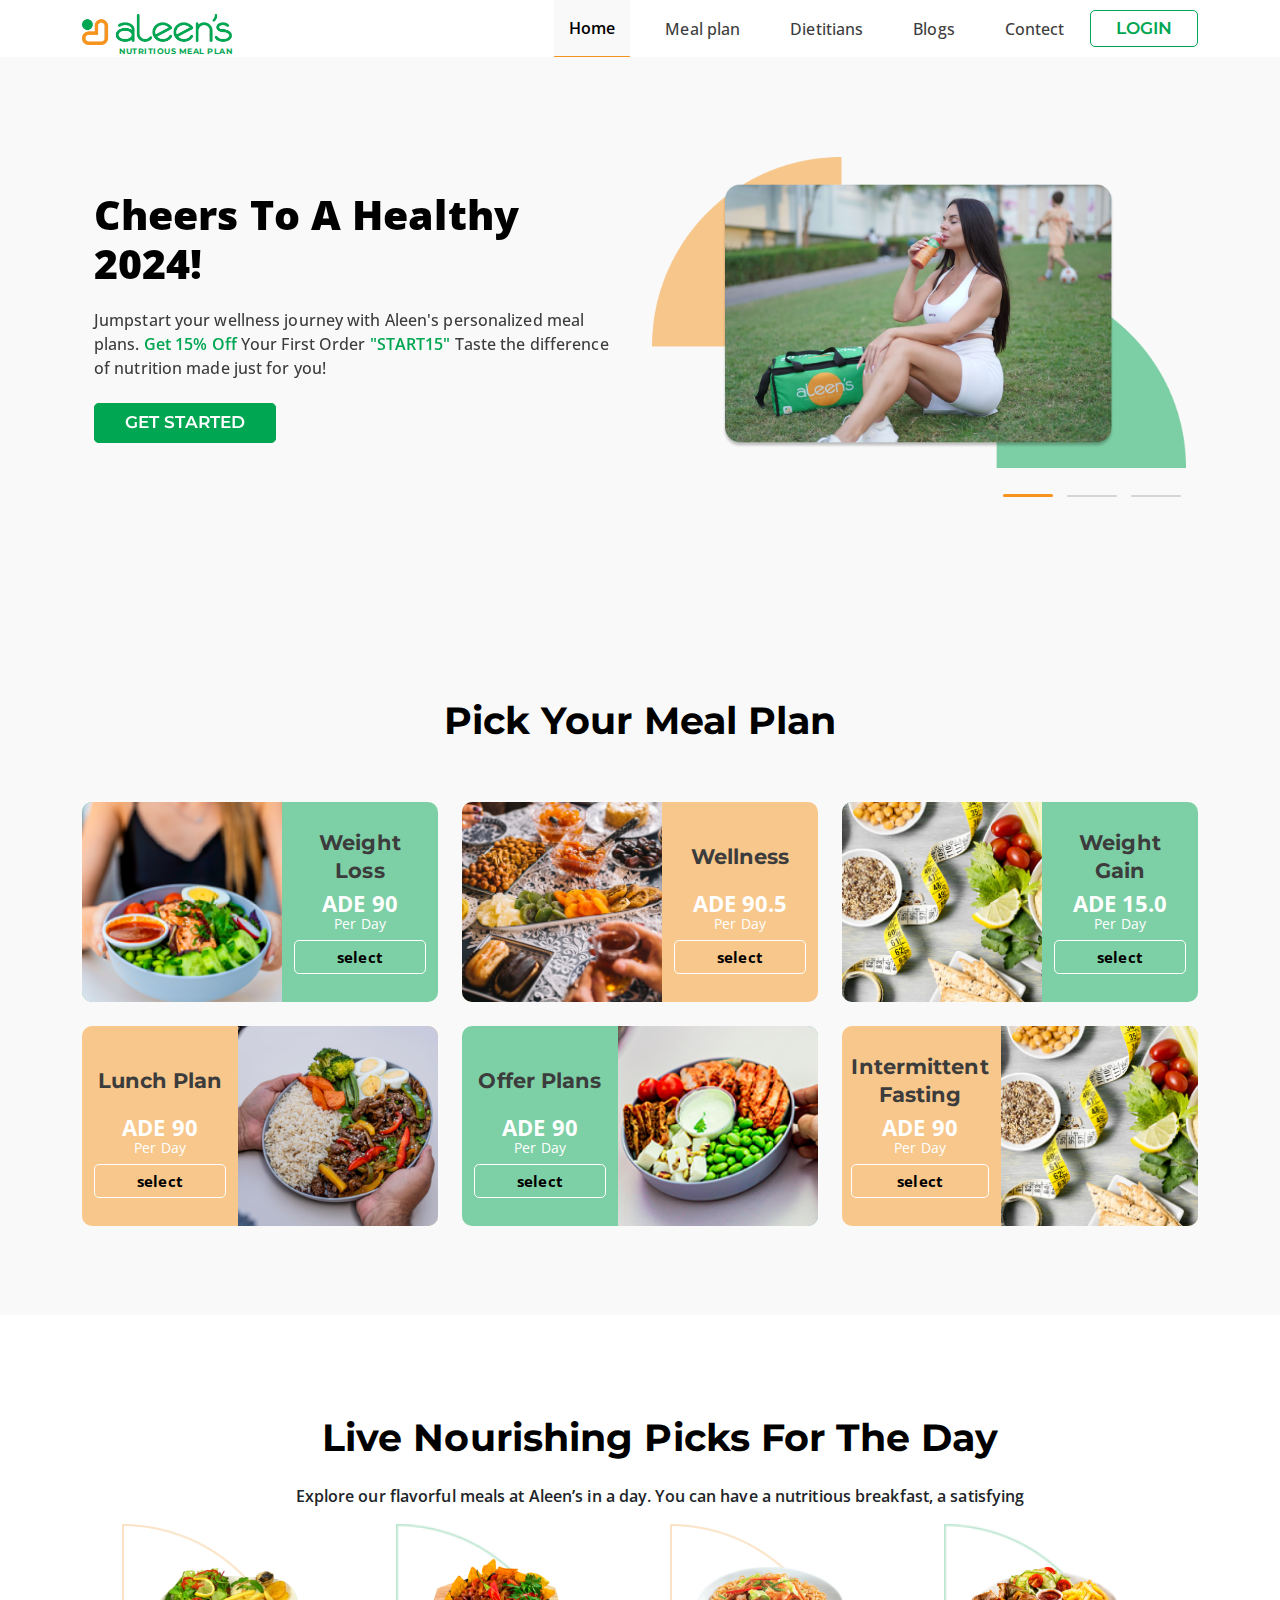
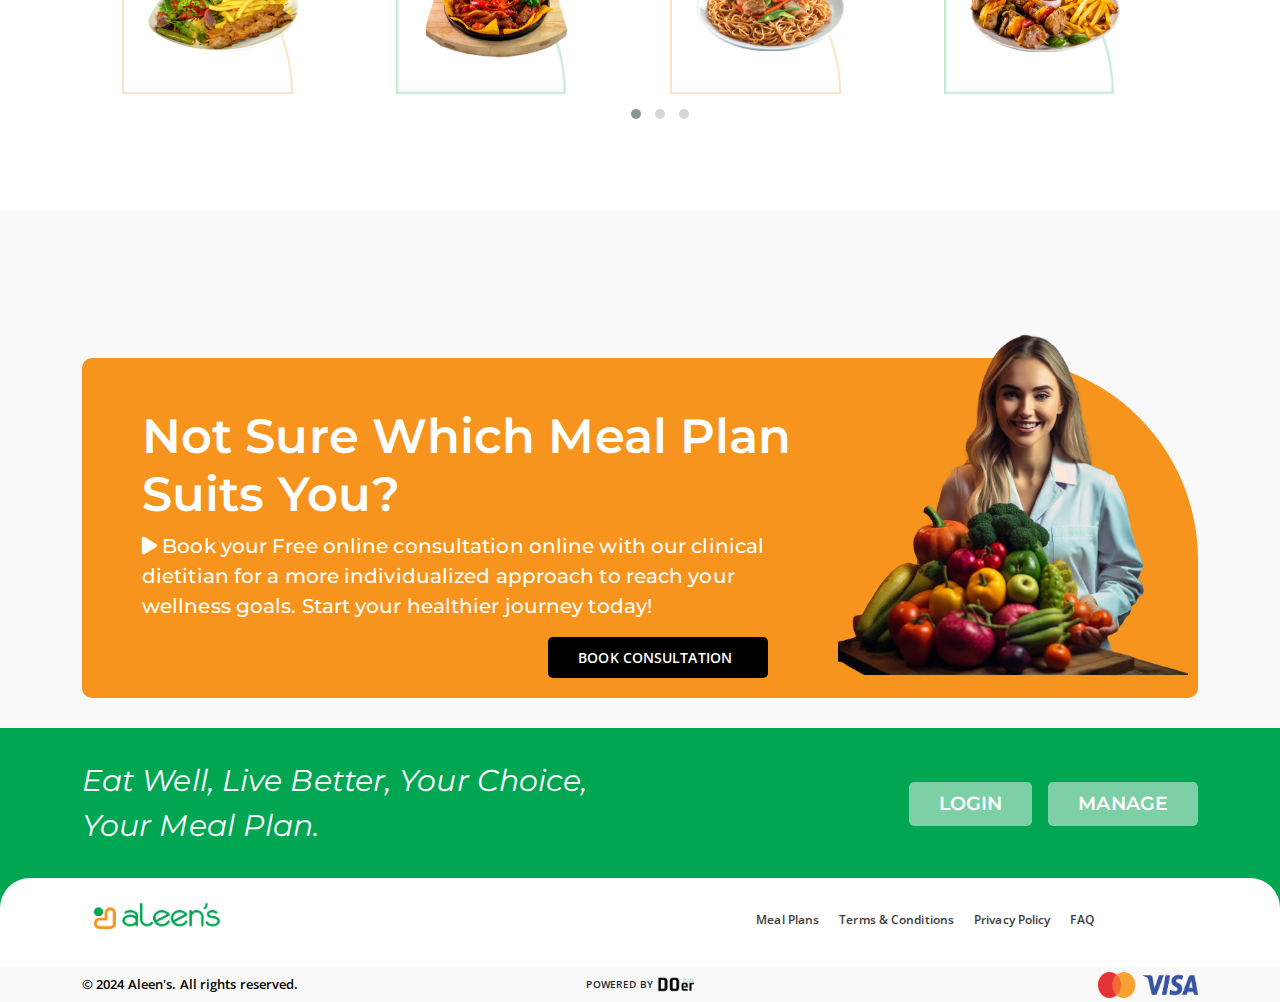
==== index.html @ b58ade1c "meal-template" ====
<!DOCTYPE html>
<html lang="en">

<head>
    <meta charset="UTF-8">
    <meta name="viewport" content="width=device-width, initial-scale=1.0">
    <title>Meal Template </title>
    <link rel="icon" href="./assets/images/favicon-32x32.png">
    <link rel="stylesheet" href="./assets/css/all.min.css">
    <link rel="stylesheet" href="./assets/css/bootstrap.min.css">
    <link rel="stylesheet" href="assets/css/owl.carousel.min.css">
    <link rel="stylesheet" href="assets/css/owl.theme.default.min.css">
    <link rel="stylesheet" href="./assets/css/style.css">
    <link rel="stylesheet" href="./assets/css/responsive.css">

</head>

<body>
    <header>
        <section class="main-nav ">
            <nav class="navbar navbar-expand-lg p-lg-0">
                <div class="container">
                    <a class="navbar-brand" href="#"><img src="./assets/images/logo.png" alt="logo">
                        <span class="logo--caption">Nutritious Meal Plan</span></a>
                    <button class="navbar-toggler" type="button" data-bs-toggle="collapse"
                        data-bs-target="#navbarSupportedContent" aria-controls="navbarSupportedContent"
                        aria-expanded="false" aria-label="Toggle navigation">
                        <span class="navbar-toggler-icon"></span>
                    </button>
                    <div class="collapse navbar-collapse" id="navbarSupportedContent">
                        <ul class="navbar-nav mb-2 mb-lg-0 align-items-center ms-auto">
                            <li class="nav-item ">
                                <a class="nav-link active" href="#">Home</a>
                            </li>

                            <!-- <li class="nav-item"> -->
                            <!-- <a class="nav-link" href="#">How Its Work</a> -->
                            <!-- </li> -->

                            <li class="nav-item">
                                <a class="nav-link" href="#">Meal plan</a>
                            </li>

                            <li class="nav-item">
                                <a class="nav-link" href="#">Dietitians</a>
                            </li>

                            <li class="nav-item">
                                <a class="nav-link" href="#">Blogs</a>
                            </li>

                            <li class="nav-item">
                                <a class="nav-link" href="#">Contect</a>
                            </li>

                            <li class="d-flex align-items-center nav-btn-wrapper ">
                                <a href="" class=" nav-btn">Login</a>

                            </li>


                        </ul>

                    </div>
                </div>
            </nav>

        </section>

    </header>

    <main>
        <section class="banner bg-custom-light wrapper ">
            <div class="container">
                <div id="banner-slider" class="owl-carousel owl-theme">

                    <div class="item">
                        <div class="slide-one">
                            <div class="container position-relative">
                                <div class="row align-items-center">
                                    <div class="col-lg-6 col-md-6 col-12">

                                        <div class="main-heading">
                                            <h1 class="heading-banner">
                                                Cheers To A Healthy 2024!
                                            </h1>
                                            <p class="para-banner">

                                                Jumpstart your wellness journey with Aleen's personalized meal plans.
                                                <!-- <br class="d-none d-lg-block d-md-block"> -->
                                                <span>Get 15% Off</span>
                                                Your First Order
                                                <span>"START15"</span>
                                                Taste the difference of
                                                nutrition made just for you!


                                            </p>
                                            <a href="" class="primary-btn">GET STARTED</a>
                                        </div>
                                    </div>
                                    <div class="col-lg-6 col-md-6 d-lg-block d-md-block d-none">
                                        <div class="banner-img">
                                            <img src="./assets/images/banner-image (1).png" alt="">
                                        </div>
                                    </div>

                                </div>
                            </div>
                        </div>
                    </div>

                    <div class="item">
                        <div class="slide-two">
                            <div class="container position-relative">
                                <div class="row align-items-center">
                                    <div class="col-lg-6 col-md-6 col-12">

                                        <div class="main-heading">
                                            <h1 class="heading-banner">

                                                Crafting Nutritional
                                                Excellence With
                                                Every Dish

                                            </h1>
                                            <p class="para-banner">
                                                Lorem ipsum dolor sit <span>Expart</span> amet, consectetur adipisicing
                                                elit. At nisi ducimus itaque
                                                commodi magni in nostrum unde sapient <span>Deit plans</span> corporis
                                                possimus,
                                            </p>
                                            <a href="" class="primary-btn">GET STARTED</a>
                                        </div>
                                    </div>
                                    <div class="col-lg-6 col-md-6 d-lg-block d-md-block d-none">
                                        <div class="banner-img">
                                            <img src="./assets/images/banner-image-1 (1).png" alt="">
                                        </div>
                                    </div>

                                </div>
                            </div>
                        </div>
                    </div>


                    <div class="item">
                        <div class="slide-three">
                            <div class="container position-relative">
                                <div class="row align-items-center">
                                    <div class="col-lg-6 col-md-6 col-12">

                                        <div class="main-heading">
                                            <h1 class="heading-banner">
                                                Want To Fast Track Your Results With A
                                                Free
                                                Strategy Call?

                                            </h1>
                                            <p class="para-banner">
                                                Lorem ipsum dolor sit amet <span>Expart Coaches</span>, consectetur
                                                adipisicing elit. At nisi ducimus itaque
                                                commodi magni <span>Free 20-min call</span> in nostrum unde sapiente
                                                corporis possimus,
                                            </p>
                                            <a href="" class="primary-btn">GET STARTED</a>
                                        </div>
                                    </div>
                                    <div class="col-lg-6 col-md-6 d-lg-block d-md-block d-none">
                                        <div class="banner-img">
                                            <img src="./assets/images/banner-3.png" alt="">
                                        </div>
                                    </div>

                                </div>
                            </div>
                        </div>
                    </div>
                </div>
            </div>
        </section>

        <section class="meal-plan bg-custom-light wrapper m-b-0">
            <div class="container">
                <div class="row">
                    <div class="col-12">
                        <div class="heading-section">
                            <h2> Pick Your Meal Plan</h2>
                        </div>
                    </div>
                </div>
                <div class="row">
                        <div class="col-lg-4 col-md-4 col-6 mb-4">
                            <div class="meal-card bg-custom-green  ">
                                <div class="img-box">
                                    <img src="./assets/images/card.png">
                                </div>
                                <div class="content-box text-center">
                                    <div class="heading-box">
                                        <h3>Weight Loss</h3>
                                        <div class="price-box">
                                            <P class="price">
                                                ADE 90
                                            </P>
                                            <P class="per-day">
                                                Per Day
                                            </P>
                                        </div>
                                        <a href="" class="card-btn">select</a>
                                    </div>
                                </div>
                            </div>
                        </div>


                        <div class="col-lg-4 col-md-4 col-6 mb-4">
                            <div class="meal-card bg-custom-org">
                                <div class="img-box">
                                    <img src="./assets/images/food.png">
                                </div>
                                <div class="content-box text-center">
                                    <div class="heading-box">
                                        <h3>Wellness</h3>
                                        <div class="price-box">
                                            <P class="price">
                                                ADE 90.5
                                            </P>
                                            <P class="per-day">
                                                Per Day
                                            </P>
                                        </div>
                                        <a href="" class="card-btn">select</a>
                                    </div>
                                </div>
                            </div>
                        </div>


                        <div class="col-lg-4 col-md-4 col-6 mb-4">
                            <div class="meal-card bg-custom-green">
                                <div class="img-box">
                                    <img src="./assets/images/food1.png">
                                </div>
                                <div class="content-box text-center">
                                    <div class="heading-box">
                                        <h3>Weight Gain</h3>
                                        <div class="price-box">
                                            <P class="price">
                                                ADE 15.0
                                            </P>
                                            <P class="per-day">
                                                Per Day
                                            </P>
                                        </div>
                                        <a href="" class="card-btn">select</a>
                                    </div>
                                </div>
                            </div>
                        </div>
                
                

                <div class="col-lg-4 col-md-4 col-6 mb-4">
                    <div class="meal-card bg-custom-org reverse ">
                        <div class="img-box">
                            <img src="./assets/images/card1.png">
                        </div>
                        <div class="content-box text-center">
                            <div class="heading-box">
                                <h3>Lunch Plan</h3>
                                <div class="price-box">
                                    <P class="price">
                                        ADE 90
                                    </P>
                                    <P class="per-day">
                                        Per Day
                                    </P>
                                </div>
                                <a href="" class="card-btn">select</a>
                            </div>
                        </div>
                    </div>
                </div>
                <div class="col-lg-4 col-md-4 col-6 mb-4">
                    <div class="meal-card bg-custom-green reverse ">
                        <div class="img-box">
                            <img src="./assets/images/card2.png">
                        </div>
                        <div class="content-box text-center">
                            <div class="heading-box">
                                <h3>Offer Plans</h3>
                                <div class="price-box">
                                    <P class="price">
                                        ADE 90
                                    </P>
                                    <P class="per-day">
                                        Per Day
                                    </P>
                                </div>
                                <a href="" class="card-btn">select</a>
                            </div>
                        </div>
                    </div>
                </div>
                <div class="col-lg-4 col-md-4 col-6 mb-4">
                    <div class="meal-card bg-custom-org reverse ">
                        <div class="img-box">
                            <img src="./assets/images/food1.png">
                        </div>
                        <div class="content-box text-center">
                            <div class="heading-box">
                                <h3>Intermittent Fasting</h3>
                                <div class="price-box">
                                    <P class="price">
                                        ADE 90
                                    </P>
                                    <P class="per-day">
                                        Per Day
                                    </P>
                                </div>
                                <a href="" class="card-btn">select</a>
                            </div>
                        </div>
                    </div>
                </div>



        </div>
            </div>
        </div>
        </section>


        <section class="slider-2 wrapper pt-0 ">
            <div class="container bg-white">
                <div class="meal-of-the-day">
                    <div class="row">
                        <div class="col-12">

                            <div class="heading-section mb-4">
                                <h2>Live Nourishing Picks For The Day</h2>
                            </div>
                            <p class="text-center fw-semibold">
                                Explore our flavorful meals at Aleen’s in a day. You can have a nutritious breakfast, a
                                satisfying <br class=" d-none d-lg-block d-md-block'> lunch, and a delectable dinner – all
                                crafted to nourish your day from sunrise to sunset.
                            </p>
                        </div>
                    </div>


                    <div class="meal-slider  ">

                        <div id="meal-of-the-day-slider" class="owl-carousel owl-theme">
                            <div class="item position-relative">
                                <div class="meal-pic">
                                    <img
                                        src="./assets/images/favpng_french-fries-kebab-souvlaki-konak-restaurant-bv-mixed-grill 1 (1).svg">
                                    <div class="card-meal bg-custom-org">
                                        <h3>
                                            Beef Hotpot with Brown Rice
                                        </h3>
                                        <ul class="">
                                            <li class="d-flex">
                                                <P class="title d-flex mb-0"> Clories </P>
                                                <P class="num mb-0"> 43 </P>
                                            </li>
                                            <li class="d-flex text-center">
                                                <P class="title d-flex mb-0"> protein </P>
                                                <P class="num mb-0"> 23 </P>
                                            </li>

                                            <li class="d-flex ">
                                                <P class="title d-flex mb-0"> Fat</P>
                                                <P class="num mb-0"> 44 </P>
                                            </li>
                                            <li class="d-flex text-center">
                                                <P class="title d-flex mb-0"> Carbs </P>
                                                <P class="num mb-0"> 43.3 </P>
                                            </li>



                                        </ul>
                                    </div>
                                </div>
                            </div>



                            <div class="item position-relative">
                                <div class="meal-pic green-pic">
                                    <img src="./assets/images/pngegg (2) 1.svg">
                                    <div class="card-meal bg-custom-green">
                                        <h3>
                                            Beef Hotpot with Brown Rice
                                        </h3>
                                        <ul class="">
                                            <li class="d-flex">
                                                <P class="title d-flex mb-0"> Clories </P>
                                                <P class="num mb-0"> 43 </P>
                                            </li>
                                            <li class="d-flex text-center">
                                                <P class="title d-flex mb-0"> protein </P>
                                                <P class="num mb-0"> 23 </P>
                                            </li>

                                            <li class="d-flex ">
                                                <P class="title d-flex mb-0"> Fat</P>
                                                <P class="num mb-0"> 44 </P>
                                            </li>
                                            <li class="d-flex text-center">
                                                <P class="title d-flex mb-0"> Carbs </P>
                                                <P class="num mb-0"> 43.3 </P>
                                            </li>
                                        </ul>

                                    </div>
                                </div>
                            </div>



                            <div class="item position-relative">
                                <div class="meal-pic">
                                    <img src="./assets/images/pngwing 2.svg">
                                    <div class="card-meal bg-custom-org  ">
                                        <h3>
                                            Beef Hotpot with Brown Rice
                                        </h3>
                                        <ul class="">
                                            <li class="d-flex">
                                                <P class="title d-flex mb-0"> Clories </P>
                                                <P class="num mb-0"> 43 </P>
                                            </li>
                                            <li class="d-flex text-center ">
                                                <P class="title d-flex mb-0"> protein </P>
                                                <P class="num mb-0"> 23 </P>
                                            </li>

                                            <li class="d-flex ">
                                                <P class="title d-flex mb-0"> Fat</P>
                                                <P class="num mb-0"> 44 </P>
                                            </li>
                                            <li class="d-flex text-center">
                                                <P class="title d-flex mb-0"> Carbs </P>
                                                <P class="num mb-0"> 43.3 </P>
                                            </li>



                                        </ul>

                                    </div>
                                </div>
                            </div>


                            <div class="item ">
                                <div class="meal-pic green-pic">
                                    <img src="./assets/images/PikPng 1 (1).svg">
                                    <div class="card-meal bg-custom-green">
                                        <h3>
                                            Beef Hotpot with Brown Rice
                                        </h3>
                                        <ul class="">
                                            <li class="d-flex">
                                                <P class="title d-flex mb-0"> Clories </P>
                                                <P class="num mb-0"> 43 </P>
                                            </li>
                                            <li class="d-flex text-center">
                                                <P class="title d-flex mb-0"> protein </P>
                                                <P class="num mb-0"> 23 </P>
                                            </li>

                                            <li class="d-flex ">
                                                <P class="title d-flex mb-0"> Fat</P>
                                                <P class="num mb-0"> 44 </P>
                                            </li>
                                            <li class="d-flex text-center">
                                                <P class="title d-flex mb-0"> Carbs </P>
                                                <P class="num mb-0"> 43.3 </P>
                                            </li>



                                        </ul>

                                    </div>
                                </div>
                            </div>

                            <div class="item ">
                                <div class="meal-pic meal-card1 ">
                                    <img
                                        src="./assets/images/favpng_french-fries-kebab-souvlaki-konak-restaurant-bv-mixed-grill 1 (1).svg">
                                    <div class="card-meal bg-custom-org">
                                        <h3>
                                            Beef Hotpot with Brown Rice
                                        </h3>
                                        <ul class="">
                                            <li class="d-flex">
                                                <P class="title d-flex mb-0"> Clories </P>
                                                <P class="num mb-0"> 43 </P>
                                            </li>
                                            <li class="d-flex text-center">
                                                <P class="title d-flex mb-0"> protein </P>
                                                <P class="num mb-0"> 23 </P>
                                            </li>

                                            <li class="d-flex ">
                                                <P class="title d-flex mb-0"> Fat</P>
                                                <P class="num mb-0"> 44 </P>
                                            </li>
                                            <li class="d-flex text-center">
                                                <P class="title d-flex mb-0"> Carbs </P>
                                                <P class="num mb-0"> 43.3 </P>
                                            </li>



                                        </ul>

                                    </div>
                                </div>
                            </div>


                            <div class="item ">
                                <div class="meal-pic green-pic">
                                    <img src="./assets/images/PikPng 1 (1).svg">
                                    <div class="card-meal bg-custom-green">
                                        <h3>
                                            Beef Hotpot with Brown Rice
                                        </h3>
                                        <ul class="">
                                            <li class="d-flex">
                                                <P class="title d-flex mb-0"> Clories </P>
                                                <P class="num mb-0"> 43 </P>
                                            </li>
                                            <li class="d-flex text-center">
                                                <P class="title d-flex mb-0"> protein </P>
                                                <P class="num mb-0"> 23 </P>
                                            </li>

                                            <li class="d-flex ">
                                                <P class="title d-flex mb-0"> Fat</P>
                                                <P class="num mb-0"> 44 </P>
                                            </li>
                                            <li class="d-flex text-center">
                                                <P class="title d-flex mb-0"> Carbs </P>
                                                <P class="num mb-0"> 43.3 </P>
                                            </li>



                                        </ul>

                                    </div>
                                </div>
                            </div>


                            <div class="item ">
                                <div class="meal-pic meal-card1">
                                    <img src="./assets/images/pngwing 2.svg">
                                    <div class="card-meal bg-custom-org">
                                        <h3>
                                            Beef Hotpot with Brown Rice
                                        </h3>
                                        <ul class="">
                                            <li class="d-flex">
                                                <P class="title d-flex mb-0"> Clories </P>
                                                <P class="num mb-0"> 43 </P>
                                            </li>
                                            <li class="d-flex text-center">
                                                <P class="title d-flex mb-0"> protein </P>
                                                <P class="num mb-0"> 23 </P>
                                            </li>

                                            <li class="d-flex ">
                                                <P class="title d-flex mb-0"> Fat</P>
                                                <P class="num mb-0"> 44 </P>
                                            </li>
                                            <li class="d-flex text-center">
                                                <P class="title d-flex mb-0"> Carbs </P>
                                                <P class="num mb-0"> 43.3 </P>
                                            </li>



                                        </ul>

                                    </div>
                                </div>
                            </div>


                            <div class="item ">
                                <div class="meal-pic meal-card1 green-pic">
                                    <img src="./assets/images/PikPng 1 (1).svg">
                                    <div class="card-meal bg-custom-green">
                                        <h3>
                                            Beef Hotpot with Brown Rice
                                        </h3>
                                        <ul class="">
                                            <li class="d-flex">
                                                <P class="title d-flex mb-0"> Clories </P>
                                                <P class="num mb-0"> 43 </P>
                                            </li>
                                            <li class="d-flex text-center">
                                                <P class="title d-flex mb-0"> protein </P>
                                                <P class="num mb-0"> 23 </P>
                                            </li>

                                            <li class="d-flex ">
                                                <P class="title d-flex mb-0"> Fat</P>
                                                <P class="num mb-0"> 44 </P>
                                            </li>
                                            <li class="d-flex text-center">
                                                <P class="title d-flex mb-0"> Carbs </P>
                                                <P class="num mb-0"> 43.3 </P>
                                            </li>



                                        </ul>

                                    </div>
                                </div>
                            </div>


                            <div class="item ">
                                <div class="meal-pic ">
                                    <img src="./assets/images/PikPng 1 (1).svg">
                                    <div class="card-meal bg-custom-org">
                                        <h3>
                                            Beef Hotpot with Brown Rice
                                        </h3>
                                        <ul class="">
                                            <li class="d-flex">
                                                <P class="title d-flex mb-0"> Clories </P>
                                                <P class="num mb-0"> 43 </P>
                                            </li>
                                            <li class="d-flex text-center">
                                                <P class="title d-flex mb-0"> protein </P>
                                                <P class="num mb-0"> 23 </P>
                                            </li>

                                            <li class="d-flex ">
                                                <P class="title d-flex mb-0"> Fat</P>
                                                <P class="num mb-0"> 44 </P>
                                            </li>
                                            <li class="d-flex text-center">
                                                <P class="title d-flex mb-0"> Carbs </P>
                                                <P class="num mb-0"> 43.3 </P>
                                            </li>



                                        </ul>

                                    </div>
                                </div>
                            </div>


                            <div class="item ">
                                <div class="meal-pic meal-card1 green-pic">
                                    <img src="./assets/images/PikPng 1 (1).svg">
                                    <div class="card-meal bg-custom-green">
                                        <h3>
                                            Beef Hotpot with Brown Rice
                                        </h3>
                                        <ul class="">
                                            <li class="d-flex">
                                                <P class="title d-flex mb-0"> Clories </P>
                                                <P class="num mb-0"> 43 </P>
                                            </li>
                                            <li class="d-flex text-center">
                                                <P class="title d-flex mb-0"> protein </P>
                                                <P class="num mb-0"> 23 </P>
                                            </li>

                                            <li class="d-flex ">
                                                <P class="title d-flex mb-0"> Fat</P>
                                                <P class="num mb-0"> 44 </P>
                                            </li>
                                            <li class="d-flex text-center">
                                                <P class="title d-flex mb-0"> Carbs </P>
                                                <P class="num mb-0"> 43.3 </P>
                                            </li>



                                        </ul>

                                    </div>
                                </div>
                            </div>


                            <div class="item ">
                                <div class="meal-pic  ">
                                    <img src="./assets/images/PikPng 1 (1).svg">
                                    <div class="card-meal bg-custom-org">
                                        <h3>
                                            Beef Hotpot with Brown Rice
                                        </h3>
                                        <ul class="">
                                            <li class="d-flex">
                                                <P class="title d-flex mb-0"> Clories </P>
                                                <P class="num mb-0"> 43 </P>
                                            </li>
                                            <li class="d-flex text-center">
                                                <P class="title d-flex mb-0"> protein </P>
                                                <P class="num mb-0"> 23 </P>
                                            </li>

                                            <li class="d-flex ">
                                                <P class="title d-flex mb-0"> Fat</P>
                                                <P class="num mb-0"> 44 </P>
                                            </li>
                                            <li class="d-flex text-center">
                                                <P class="title d-flex mb-0"> Carbs </P>
                                                <P class="num mb-0"> 43.3 </P>
                                            </li>
                                        </ul>
                                    </div>
                                </div>
                            </div>


                            <div class="item ">
                                <div class="meal-pic green-pic ">
                                    <img src="./assets/images/PikPng 1 (1).svg">
                                    <div class="card-meal bg-custom-green">
                                        <h3>
                                            Beef Hotpot with Brown Rice
                                        </h3>
                                        <ul class="">
                                            <li class="d-flex">
                                                <P class="title d-flex mb-0"> Clories </P>
                                                <P class="num mb-0"> 43 </P>
                                            </li>
                                            <li class="d-flex text-center">
                                                <P class="title d-flex mb-0"> protein </P>
                                                <P class="num mb-0"> 23 </P>
                                            </li>

                                            <li class="d-flex ">
                                                <P class="title d-flex mb-0"> Fat</P>
                                                <P class="num mb-0"> 44 </P>
                                            </li>
                                            <li class="d-flex text-center">
                                                <P class="title d-flex mb-0"> Carbs </P>
                                                <P class="num mb-0"> 43.3 </P>
                                            </li>
                                        </ul>
                                    </div>
                                </div>
                            </div>



                        </div>
                    </div>
                </div>
            </div>
            </div>
        </section>

        <section class="not-sure bg-custom-light wrapper  ">
            <div class="container">
                <div class="main-box mt-5">
                    <div class="row ">
                        <div class="col-lg-8 col-md-6 col-12 order-2">
                            <div class="main-div">
                                <div class="not-sure-content">
                                    <h2>Not Sure Which Meal Plan Suits You?</h2>
                                    <p><i class="fas fa-play"></i>  Book your Free online consultation online with our
                                        clinical dietitian for a more individualized approach to reach your wellness
                                        goals. Start your healthier journey today!
                                    </p>
                                    <div class="not-sure-btn">
                                        <a href="#" class="black-btn ">BOOK CONSULTATION</a>
                                    </div>

                                </div>
                                <div class="col-lg-4 col-md-3 col-12 order-1">
                                    <div class="not-sure-img ">
                                        <img src="./assets/images/nutrioniest.png">
                                    </div>
                                </div>
                            </div>
                        </div>
                    </div>
                </div>

            </div>

        </section>
    </main>

    <footer>
        <div class="footer-top">
            <div class="container">
                <div class="row align-items-center">
                    <div class="col-lg-6 col-md-6 col-12  ">
                        <p class="title">Eat Well, Live Better, Your Choice, Your Meal Plan.
                        </p>
                    </div>

                    <div class="col-lg-6 col-md-6 col-12 mb-4 md-mb-0">
                        <div class=" button-footer d-flex justify-content-end align-items-center">
                            <a class="light-green-btn me-2" href="#">LOGIN</a>
                            <a class="light-green-btn ms-2" href="#">MANAGE</a>
                        </div>
                    </div>
                </div>
            </div>
        </div>

        <div class="footer-main">
            <div class="container">
                <div class="row align-items-center">
                    <div class="col-lg-6 col-md-6 col-12 ">
                        <div class="logo-box">
                            <a href="">
                                <img src="./assets/images/logo.png" alt="logo">
                            </a>
                        </div>
                    </div>
                    <div class="col-lg-6 col-md-6 col-12">
                        <div class="link-box">
                            <ul mb-0 justify-content-around justify-content-md-end flex-sm-row>
                                <li>
                                    <a href="">Meal Plans</a>
                                </li>

                                <li>
                                    <a href="">Terms & Conditions</a>
                                </li>

                                <li>
                                    <a href="">Privacy
                                        Policy</a>
                                </li>

                                <li class="border-end-0 p-0 m-0">
                                    <a href="">FAQ</a>
                                </li>

                            </ul>
                        </div>
                    </div>
                </div>
            </div>
        </div>

        <div class="footer-bottom py-1">
            <div class="container">
                <div class="row align-items-center">
                    <div class="col-12 col-md-4 col-lg-4 text-center text-md-start mt-1 mt-md-0 order-last order-md-1">
                        <div class="copy-right">
                            <p>
                                © 2024 Aleen's. All rights reserved.
                            </p>
                        </div>

                    </div>

                    <div class="col-12 col-md-4 col-lg-4 mt-1 mt-md-0 text-md-start order-1 order-md-2 ">
                        <a href="#" class="d-flex  align-items-center justify-content-center">
                            <span class="text-dark fs-10 me-1 fw-semibold text-uppercase powered-by"
                                style="letter-spacing: 0.3px">Powered By</span>
                            <img src="./assets/images/doer-dark.png" class="of-contain" style="height: 26px;">
                        </a>
                    </div>

                    <div class="col-lg-4 col-md-4 col-12 d-none d-md-block order-last">
                        <div class="we-accept">
                            <img src="./assets/images/card-enhanced.png" class="of-contain justify-content-end"
                                style="height: 26px; width: 100px;">
                        </div>
                    </div>

                </div>
            </div>
        </div>
    </footer>

    <script src="https://code.jquery.com/jquery-3.6.0.min.js"></script>
    <script src="./assets/js/bootstrap.bundle.min.js"></script>
    <script src="assets/js/owl.carousel.min.js"></script>
    <script src="./assets/js/main.js"></script>
</body>

</html>
---- assets/css/style.css ----
/* font-family: "Open Sans", sans-serif; */

@import url('https://fonts.googleapis.com/css2?family=Open+Sans:ital,wght@0,300..800;1,300..800&display=swap');
/* Montserrat */
@import url('https://fonts.googleapis.com/css2?family=Montserrat:ital,wght@0,100..900;1,100..900&display=swap');



*{
    margin: 0;
    padding: 0;
    letter-spacing: 0.1px;
}
body{
    font-family: "Open Sans", sans-serif;
    

}
:root{
    --white: #fff;
    --black: #000;
    --primary: #F7941D;
    --green: #00A651;
    --blue: #61ABFC;
    --heading-text: #152f2e;
    --purple: #B068AA;
    --primary: #B3C182;
    --primary-green: #2D7C53;
    --secondary: #65B741;
    --light-secondary: #C1F2B0;
    --palate-gray: #FBF6EE;
    --palate-gray: #fff;
    --text: #3C3C3C;
    --light-text: #485450
}
.wrapper{
    padding: 100px 0 30px 0;
}

a{
    text-decoration: none;
    transition: 0.3s all ease-in;
}
.bg-custom-light{
    background-color: #f9f9f9;

}  
.bg-custom-green{
    background-color: #7dcfa5;
}
.bg-custom-org{
    background-color: #f8c78b;
}
.heading-section h2 {
    font-size: 38px;
    text-transform: capitalize;
    font-family: "Montserrat", sans-serif;
    color: var(--black);
    font-weight: 700 !important;
    text-align: center;
    padding: 30px 0 50px 0;
}
.main-nav .navbar-brand img{
    width: 150px;
}
.main-nav{
    padding: 0;
}

.main-nav .navbar-brand{
    position: relative;
    padding: 0 !important;
}
small{
    font-size: .875em;
}
.main-nav .navbar-brand .logo--caption{
    position: absolute;
    font-size: 8px;
    font-weight: 700;
    bottom: -12px;
    right: 0px;
    font-family: "Montserrat";
    color: #00a651;
    width: 150px;
    text-align: right;
    text-transform: uppercase;
    letter-spacing: 0.5px;   
}
.main-nav .nav-link{
    color: var(--text);
    font-family: "Open Sans", sans-serif;
    padding: 16px 15px !important;
    margin: 0 10px;
    font-size: 16px;
    font-weight: 500;
}
.main-nav .nav-link.active{
    background-color: #f9f9f9;
    border-bottom: 1.5px solid    #F7941D   ;
    font-weight: 600;

}
.nav-item .nav-link{
    
    position: relative;

}
.nav-item .nav-link::after{
    content: '';
    position: absolute;
    bottom: -1.5px;
    left: 0;
    background-color: #F7941D;
    width: 0%;
    height: 1.5px;
    transition: 0.4s ease-in-out;

}
.nav-item:hover .nav-link::after{
    width: 100%;
}
.nav-item .nav-link:hover{
    background-color: #f9f9f9;

}
.nav-btn{
    font-size: 17px;
    font-family: "Montserrat", sans-serif;
    font-weight: 600;
    padding:  5px 25px 5px 25px;
    border: 1.5px solid var(--green);
    color: var(--green);
    background-color: transparent;
    border-radius: 5px;
    letter-spacing: 0.1px;
    text-transform: uppercase;

}
.nav-btn:hover{
    background-color: var(--green);
    color: var(--white);
    transition: 0.3 all ease-in;
}
/* banner-design */
.banner{

    width: 100% !important;
    padding: 100px 0;
}

.heading-banner{
    color: var(--black);
    font-size: 41px;
    font-weight: 800;
    margin-bottom: 20px;
}
 .para-banner{
    font-size:16px;
    color: var(--text);
    font-weight: 500;
    margin-bottom: 30px;
 }
 .para-banner span{
    color: #00A651;
    font-weight: 600;
 }
 .primary-btn {
    background-color: var(--green);
    color: white;
    font-size: 17px;
    font-family:"Montserrat", sans-serif;
    padding: 8px 30px 10px 30px;
    border-radius: 5px;
    font-weight: 600;
    width: 100%;
    border: 1px solid var(--green);
 }
 .primary-btn:hover{
    background-color: transparent;
    color: var(--green);
    
   
 }


 .banner-img img{
    display: block;
    width: 100%;
    
}
#banner-slider .owl-dots {
    position: absolute;
    bottom:-40px ;
    right: 10px;
}




#banner-slider .owl-dots .owl-dot span {
    width: 50px;
    height: 2px;
}

#banner-slider .owl-dots .owl-dot.active span{
    background-color:  #F7941D;
    height: 3px;
    
}
#banner-slider .owl-dots .owl-dot:hover span{
    background-color:  #F7941D;
    height: 3px;

}
/* .meal-plan */
.meal-plan{
    padding: 100px 0 65px 0;
}
.meal-card{
    position: relative;
    display: flex;
    align-items: center;
    justify-content: center;
    height: 100%;
    border-radius: 10px;
    overflow: hidden;
    transition: all 0.5s ease;

    
}
.meal-card .img-box{
    width: 250px;
    min-width: 200px;
    aspect-ratio: 1 / 1;
    overflow: hidden;
    
}

.meal-card .img-box img{
    height: 100%;
    width: 100%;
    object-fit: cover;
    transform: scale(1);
    transition: all 0.3s ease-in;
  

}
.meal-card:hover .img-box img{
    transform: scale(1.1);
}

.meal-card .content-box{
    width: 100%;
    padding: 0 12px;
}
.meal-card .content-box .heading-box h3{
    font-family: "Montserrat", sans-serif;
    font-size: 21px;
    color: var(--text);
    overflow: hidden;
    font-weight: 700;
    display: flex;
    height: 56px;
    line-height: 28px;
    align-items: center;
    justify-content: center;
    transition: 0.3s all ease;

}
.meal-card .content-box .price-box .price{
    color: #fff;
    font-size: 22px;
    line-height: 20px;
    margin-bottom: 0;
    font-weight: 700;
    text-align: center;
}
.meal-card .content-box .price-box .per-day{
    text-align: center;
    color: #fff;
    font-size: 14px;
    margin-bottom: 6px;
}



.card-btn{
    border: 1px solid #fff;
    padding: 5px 10px;
    font-size: 15px;
    text-align: center;
    font-weight: bold;
    color:#000;
    border-radius: 5px;
    width: 100% !important;
    display: block;

}
.card-btn:hover{
    color: #fff;
}
.meal-card.reverse{
    flex-direction: row-reverse;
}
/* meal-of-the-day-slider */
.meal-of-the-day{
    padding-left: 40px;
    padding-bottom: 50px;
    margin:0;
}
.meal-of-the-day .heading-section h2{
    padding: 100px 0 0 0;
}

.meal-of-the-day .heading-section p{
    font-size: 24;
    font-weight: 500 !important;
    padding-bottom: 16rem;

}
.meal-pic{
    background: url(../images/rec-orange.png) no-repeat  ;
    background-size: contain;
    width: 100%;
    height: 170px;
    position: relative;
    
    
}

.green-pic{
    background: url(../images/\/Rectangle\ 14.png) no-repeat  ;
    background-size: contain;
    width: 100%;
    height: 170px;
    position: relative;
       
}
 .meal-pic img{
    width: 150px !important;
    height: 100px ;
    object-fit: contain;
    position: absolute;
    top:35px;
    left: 26px; 
    transition: all 0.3s ease-in;       
 }
 .meal-pic img:hover{
    transform: scale(1.1);   

 }
 
#meal-of-the-day-slider.owl-carousel .owl-stage-outer{
    overflow-y:visible ;
    overflow-x: clip;
}
 .card-meal{
    height: auto !important;
    width: 170px;
    border-radius: 20px;
    position: absolute;
    top:-162px;
    left: 18px;
    display: none;
    padding: 12px;
    transition: 3s all ease-in;


}
.meal-pic{
    transition: 3s all ease-in;
}
 

.meal-pic:hover .card-meal{
    display: block;
    transition: all 3s ease-in;
}
.card-meal ul li{
    display:flex;
    align-items: center;
    justify-content: space-between;
    border-bottom: 1px dashed #7a7a7a;

}
.card-meal ul{
    padding: 0 !important;

}

 .card-meal h3{
    color:#fff;
    font-size: 16px;
    font-weight: 600;
    text-align: center;
    line-height: 20px;
    
    /* padding-bottom:10px ; */
   
 }
 
 .card-meal .title{
    color: var(--text);
    font-size: 15px;
    font-weight: 600;
    /* line-height: -12px; */   
 }
 
 /* not-sure */
 .not-sure .main-box{
    background-color: #F7941D;
    border-radius: 10px 202px 10px 10px;
    padding: 50px 60px 20px ;
    position: relative;
 }
 .not-sure-content h2{
    font-size: 48px;
    font-weight: 600;
    color: var(--white);
    font-family:"Montserrat", sans-serif;
    
 }
 .not-sure-content p{
    color: var(--white);
    font-size: 20px;
    font-weight: 500;
    font-family: "Montserrat", sans-serif;


 }
 .not-sure-img img{
    position: absolute;
    bottom:23px;
    right: 10px;
    height: 380px;
    object-fit: contain;
    object-position: bottom center;

 }
 .not-sure-btn{
    display: flex;
    justify-content: end;
    padding-right:30px;
 }
 .black-btn{
    background-color: #000;
    border-radius: 5px !important;
    font-size: 14px;
    font-weight: 600;
    color: var(--white);
    padding: 10px 36px 10px 30px;
    display: block;
 }
 .black-btn:hover{
    color: var(--primary-green);
 }

 





























/* footer- */
footer{
    background-color:var(--green) ;
}
.footer-top{
    background-color: var(--green);
    color: var(--white);
}
.footer-top .title{
    font-size: 30px;
    font-style: italic;
    font-family: "Montserrat", sans-serif;
    /* font-weight: 500; */
    margin: 30px 0;
}
.footer-top .button-box{
    text-align: end;
}
.light-green-btn{
    background-color: #7dcfa5;
    color: white;
    font-size: 19px;
    font-family:"Montserrat", sans-serif;
    padding: 8px 30px 8px 30px;
    border-radius: 5px;
    font-weight: 600;
    justify-content: space-around;

}
.light-green-btn:hover{
    background-color: white;
    color: #7dcfa5;
    transition: 0.5s all ease-in;
}
.footer-main .link-box ul{
    list-style-type: none;
    padding: 0;
    display: flex;
    align-items: center;
    justify-content: end;
    letter-spacing: 0.1px;

}
.footer-main{
    border-radius: 30px 30px 0 0;
    background-color: var(--white);
    padding: 25px 0px 18px 0px;

}
.footer-main .logo-box img{
    height:26px;
    width: 150px;
    object-fit: contain;
}
.footer-main .link-box ul li{
    border-right: 1PX solid #ccc;
    margin-right: 10px;
    padding-right: 10px;
}
.footer-main .link-box ul li a{
    font-size: 14px;
    color: var(--text);
    font-weight: 600 !important;
}
.footer-bottom{
    background-color: #f9f9f9;
}
.footer-bottom .copy-right p{
    margin-bottom: 0;
    font-size: 13PX;
    color: var(--black);
    font-weight: 600;
}
.footer-bottom span{
    font-size: 10px;
}
.footer-bottom .we-accept{
    text-align: end !important;
}
.button-footer{
    padding: 35px 0 10px 0;

}
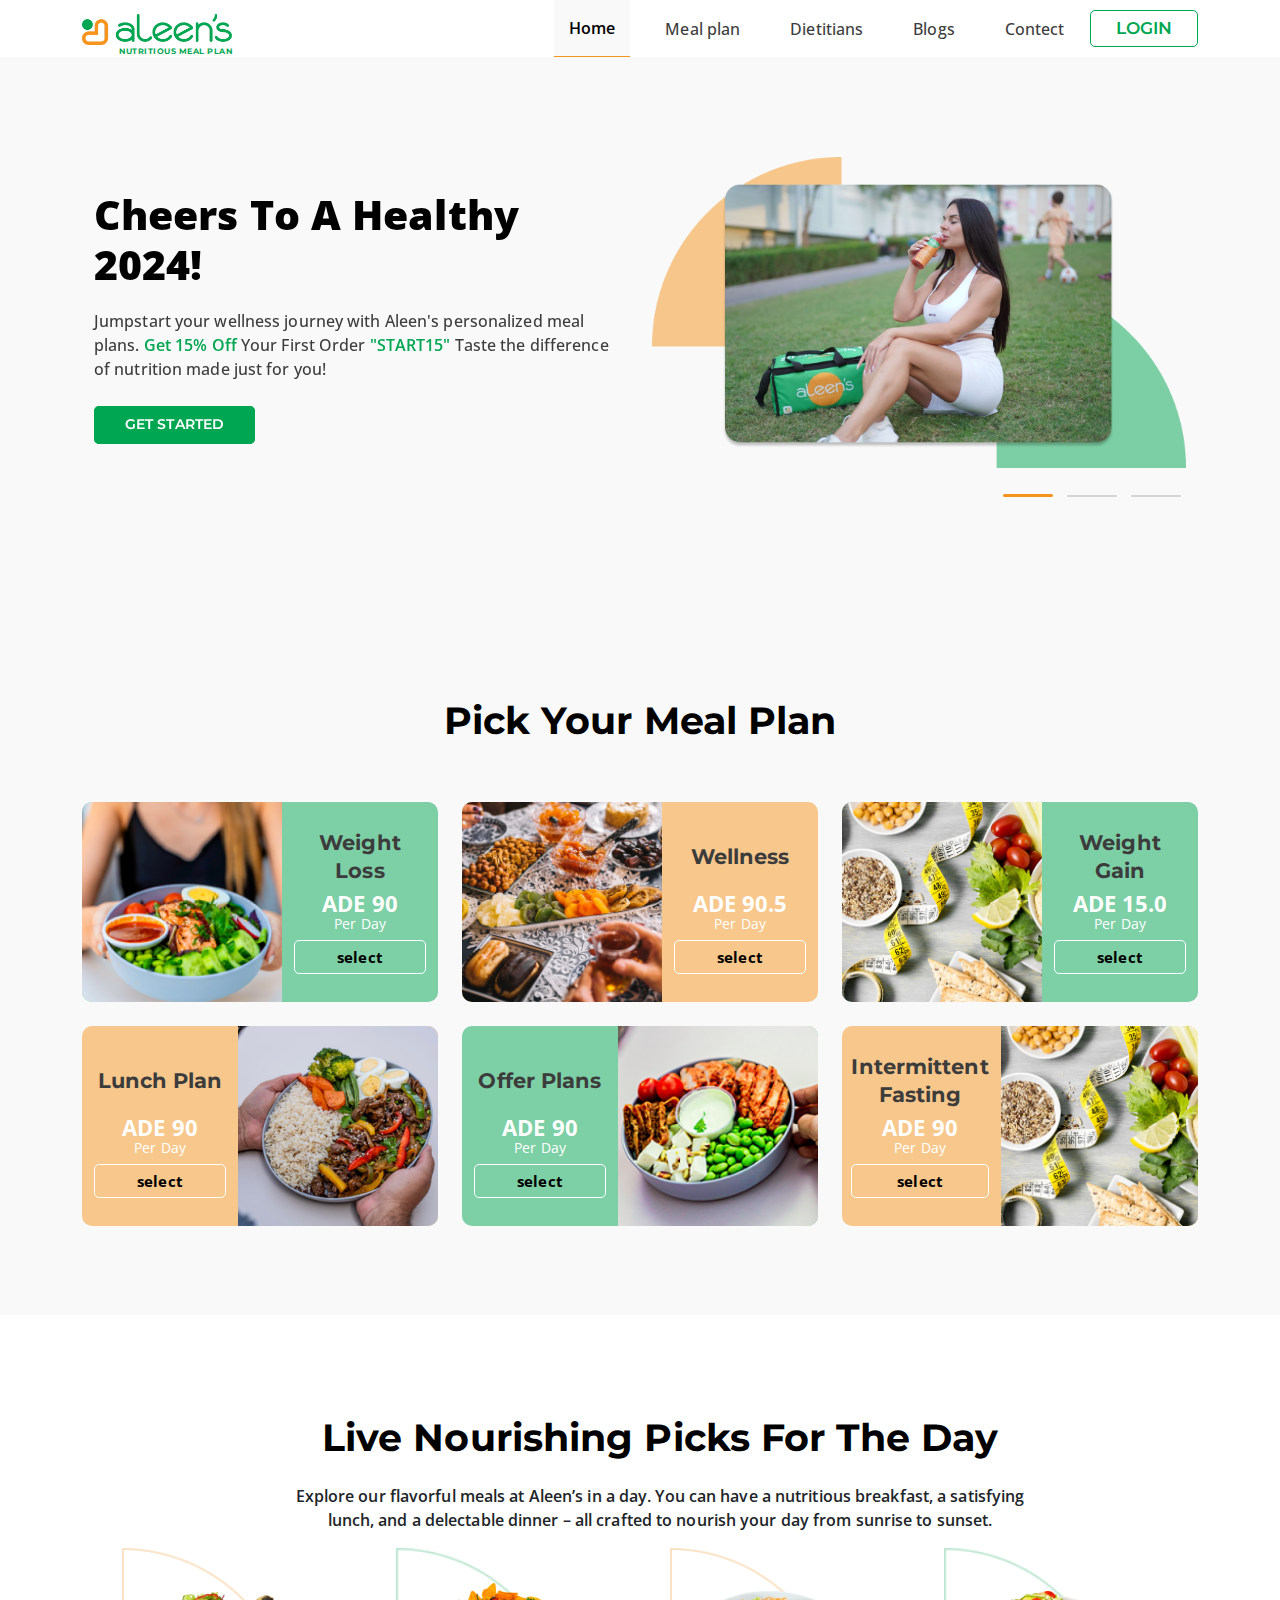
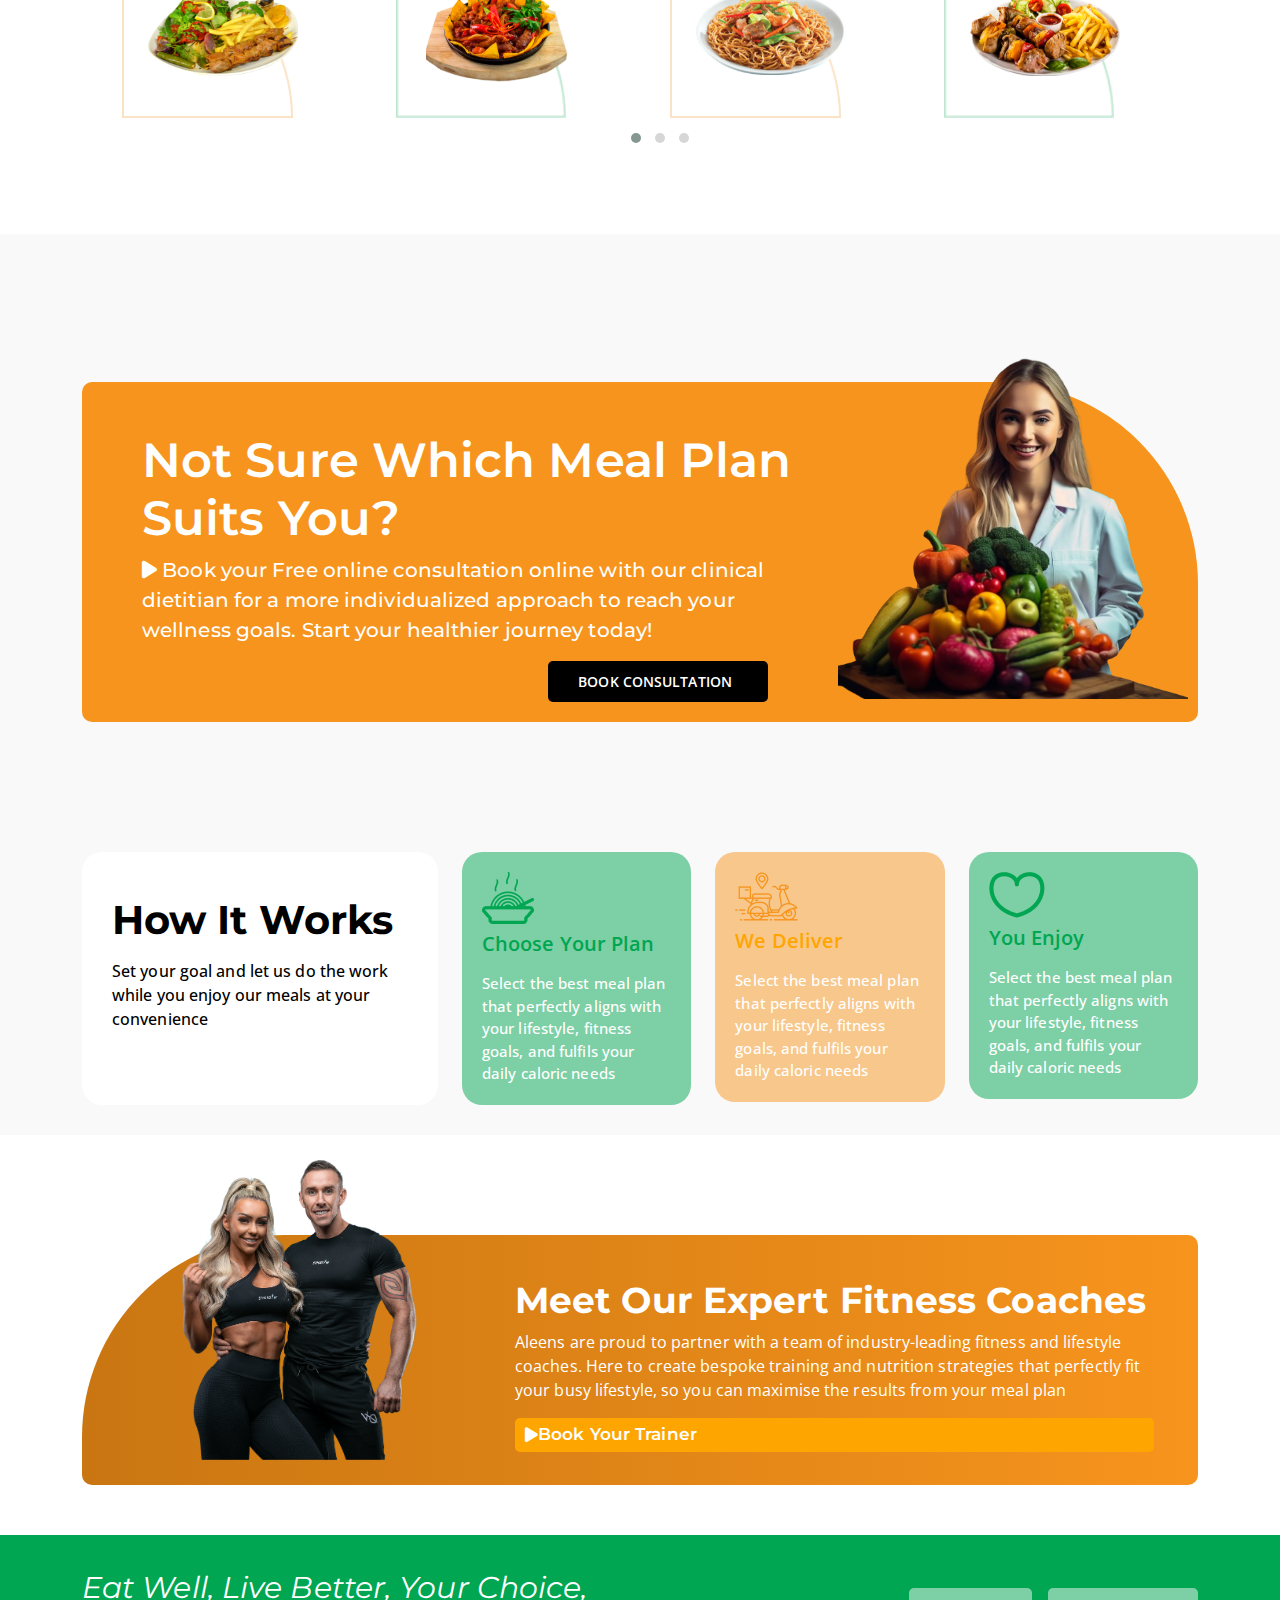
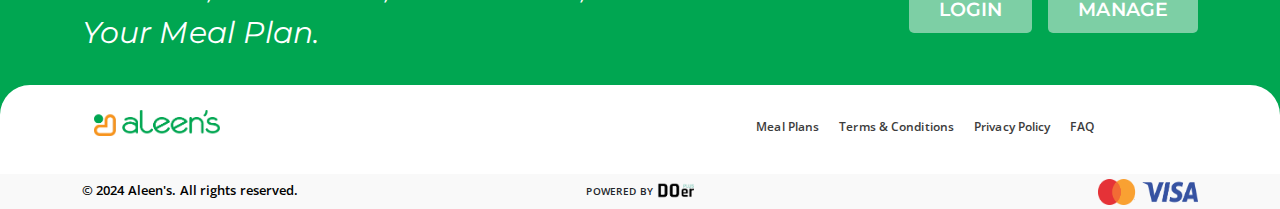
==== commit 97027610: "meal-template" ====
--- a/index.html
+++ b/index.html
@@ -191,145 +191,145 @@
                     </div>
                 </div>
                 <div class="row">
-                        <div class="col-lg-4 col-md-4 col-6 mb-4">
-                            <div class="meal-card bg-custom-green  ">
-                                <div class="img-box">
-                                    <img src="./assets/images/card.png">
-                                </div>
-                                <div class="content-box text-center">
-                                    <div class="heading-box">
-                                        <h3>Weight Loss</h3>
-                                        <div class="price-box">
-                                            <P class="price">
-                                                ADE 90
-                                            </P>
-                                            <P class="per-day">
-                                                Per Day
-                                            </P>
-                                        </div>
-                                        <a href="" class="card-btn">select</a>
-                                    </div>
-                                </div>
-                            </div>
-                        </div>
-
-
-                        <div class="col-lg-4 col-md-4 col-6 mb-4">
-                            <div class="meal-card bg-custom-org">
-                                <div class="img-box">
-                                    <img src="./assets/images/food.png">
-                                </div>
-                                <div class="content-box text-center">
-                                    <div class="heading-box">
-                                        <h3>Wellness</h3>
-                                        <div class="price-box">
-                                            <P class="price">
-                                                ADE 90.5
-                                            </P>
-                                            <P class="per-day">
-                                                Per Day
-                                            </P>
-                                        </div>
-                                        <a href="" class="card-btn">select</a>
-                                    </div>
-                                </div>
-                            </div>
-                        </div>
-
-
-                        <div class="col-lg-4 col-md-4 col-6 mb-4">
-                            <div class="meal-card bg-custom-green">
-                                <div class="img-box">
-                                    <img src="./assets/images/food1.png">
-                                </div>
-                                <div class="content-box text-center">
-                                    <div class="heading-box">
-                                        <h3>Weight Gain</h3>
-                                        <div class="price-box">
-                                            <P class="price">
-                                                ADE 15.0
-                                            </P>
-                                            <P class="per-day">
-                                                Per Day
-                                            </P>
-                                        </div>
-                                        <a href="" class="card-btn">select</a>
-                                    </div>
-                                </div>
-                            </div>
-                        </div>
-                
-                
-
-                <div class="col-lg-4 col-md-4 col-6 mb-4">
-                    <div class="meal-card bg-custom-org reverse ">
-                        <div class="img-box">
-                            <img src="./assets/images/card1.png">
-                        </div>
-                        <div class="content-box text-center">
-                            <div class="heading-box">
-                                <h3>Lunch Plan</h3>
-                                <div class="price-box">
-                                    <P class="price">
-                                        ADE 90
-                                    </P>
-                                    <P class="per-day">
-                                        Per Day
-                                    </P>
-                                </div>
-                                <a href="" class="card-btn">select</a>
-                            </div>
-                        </div>
-                    </div>
+                    <div class="col-lg-4 col-md-4 col-6 mb-4">
+                        <div class="meal-card bg-custom-green  ">
+                            <div class="img-box">
+                                <img src="./assets/images/card.png">
+                            </div>
+                            <div class="content-box text-center">
+                                <div class="heading-box">
+                                    <h3>Weight Loss</h3>
+                                    <div class="price-box">
+                                        <P class="price">
+                                            ADE 90
+                                        </P>
+                                        <P class="per-day">
+                                            Per Day
+                                        </P>
+                                    </div>
+                                    <a href="" class="card-btn">select</a>
+                                </div>
+                            </div>
+                        </div>
+                    </div>
+
+
+                    <div class="col-lg-4 col-md-4 col-6 mb-4">
+                        <div class="meal-card bg-custom-org">
+                            <div class="img-box">
+                                <img src="./assets/images/food.png">
+                            </div>
+                            <div class="content-box text-center">
+                                <div class="heading-box">
+                                    <h3>Wellness</h3>
+                                    <div class="price-box">
+                                        <P class="price">
+                                            ADE 90.5
+                                        </P>
+                                        <P class="per-day">
+                                            Per Day
+                                        </P>
+                                    </div>
+                                    <a href="" class="card-btn">select</a>
+                                </div>
+                            </div>
+                        </div>
+                    </div>
+
+
+                    <div class="col-lg-4 col-md-4 col-6 mb-4">
+                        <div class="meal-card bg-custom-green">
+                            <div class="img-box">
+                                <img src="./assets/images/food1.png">
+                            </div>
+                            <div class="content-box text-center">
+                                <div class="heading-box">
+                                    <h3>Weight Gain</h3>
+                                    <div class="price-box">
+                                        <P class="price">
+                                            ADE 15.0
+                                        </P>
+                                        <P class="per-day">
+                                            Per Day
+                                        </P>
+                                    </div>
+                                    <a href="" class="card-btn">select</a>
+                                </div>
+                            </div>
+                        </div>
+                    </div>
+
+
+
+                    <div class="col-lg-4 col-md-4 col-6 mb-4">
+                        <div class="meal-card bg-custom-org reverse ">
+                            <div class="img-box">
+                                <img src="./assets/images/card1.png">
+                            </div>
+                            <div class="content-box text-center">
+                                <div class="heading-box">
+                                    <h3>Lunch Plan</h3>
+                                    <div class="price-box">
+                                        <P class="price">
+                                            ADE 90
+                                        </P>
+                                        <P class="per-day">
+                                            Per Day
+                                        </P>
+                                    </div>
+                                    <a href="" class="card-btn">select</a>
+                                </div>
+                            </div>
+                        </div>
+                    </div>
+                    <div class="col-lg-4 col-md-4 col-6 mb-4">
+                        <div class="meal-card bg-custom-green reverse ">
+                            <div class="img-box">
+                                <img src="./assets/images/card2.png">
+                            </div>
+                            <div class="content-box text-center">
+                                <div class="heading-box">
+                                    <h3>Offer Plans</h3>
+                                    <div class="price-box">
+                                        <P class="price">
+                                            ADE 90
+                                        </P>
+                                        <P class="per-day">
+                                            Per Day
+                                        </P>
+                                    </div>
+                                    <a href="" class="card-btn">select</a>
+                                </div>
+                            </div>
+                        </div>
+                    </div>
+                    <div class="col-lg-4 col-md-4 col-6 mb-4">
+                        <div class="meal-card bg-custom-org reverse ">
+                            <div class="img-box">
+                                <img src="./assets/images/food1.png">
+                            </div>
+                            <div class="content-box text-center">
+                                <div class="heading-box">
+                                    <h3>Intermittent Fasting</h3>
+                                    <div class="price-box">
+                                        <P class="price">
+                                            ADE 90
+                                        </P>
+                                        <P class="per-day">
+                                            Per Day
+                                        </P>
+                                    </div>
+                                    <a href="" class="card-btn">select</a>
+                                </div>
+                            </div>
+                        </div>
+                    </div>
+
+
+
                 </div>
-                <div class="col-lg-4 col-md-4 col-6 mb-4">
-                    <div class="meal-card bg-custom-green reverse ">
-                        <div class="img-box">
-                            <img src="./assets/images/card2.png">
-                        </div>
-                        <div class="content-box text-center">
-                            <div class="heading-box">
-                                <h3>Offer Plans</h3>
-                                <div class="price-box">
-                                    <P class="price">
-                                        ADE 90
-                                    </P>
-                                    <P class="per-day">
-                                        Per Day
-                                    </P>
-                                </div>
-                                <a href="" class="card-btn">select</a>
-                            </div>
-                        </div>
-                    </div>
-                </div>
-                <div class="col-lg-4 col-md-4 col-6 mb-4">
-                    <div class="meal-card bg-custom-org reverse ">
-                        <div class="img-box">
-                            <img src="./assets/images/food1.png">
-                        </div>
-                        <div class="content-box text-center">
-                            <div class="heading-box">
-                                <h3>Intermittent Fasting</h3>
-                                <div class="price-box">
-                                    <P class="price">
-                                        ADE 90
-                                    </P>
-                                    <P class="per-day">
-                                        Per Day
-                                    </P>
-                                </div>
-                                <a href="" class="card-btn">select</a>
-                            </div>
-                        </div>
-                    </div>
-                </div>
-
-
-
-        </div>
             </div>
-        </div>
+            </div>
         </section>
 
 
@@ -344,7 +344,8 @@
                             </div>
                             <p class="text-center fw-semibold">
                                 Explore our flavorful meals at Aleen’s in a day. You can have a nutritious breakfast, a
-                                satisfying <br class=" d-none d-lg-block d-md-block'> lunch, and a delectable dinner – all
+                                satisfying <br class=" d-none d-lg-block d-md-block"> lunch, and a delectable dinner –
+                                all
                                 crafted to nourish your day from sunrise to sunset.
                             </p>
                         </div>
@@ -781,7 +782,7 @@
                             <div class="main-div">
                                 <div class="not-sure-content">
                                     <h2>Not Sure Which Meal Plan Suits You?</h2>
-                                    <p><i class="fas fa-play"></i>  Book your Free online consultation online with our
+                                    <p><i class="fas fa-play"></i> Book your Free online consultation online with our
                                         clinical dietitian for a more individualized approach to reach your wellness
                                         goals. Start your healthier journey today!
                                     </p>
@@ -803,6 +804,131 @@
             </div>
 
         </section>
+        <section class="how-its-work bg-custom-light wrapper">
+            <div class="container">
+                <div class="row">
+                    <div class="col-lg-4 col-md-12 col-12">
+                        <div class="working-heading">
+                            <h2 class="text-center align-items-md-start">
+                                How It Works
+                            </h2>
+                            <p>Set your goal and let us do the work while you enjoy our meals at your convenience</p>
+
+                            <div class="work-btn">
+                                <a href="#" class="primary-btn fw-semibold fs-14">GET STARTED</a>
+                            </div>
+                        </div>
+                    </div>
+                    <div class="col-lg-8 col-12">
+                        <div class="row justify-content-center">
+                            <div class="col-lg-4 col-md-4 col-12  ">
+                                <div class="working">
+                                <div class="green-icon-card bg-custom-green" >
+                                    <div class="icon-card">
+                                        <img src="./assets/images/icon1.png" class="mb-2">
+                                        <div class="green-card-heading">
+                                            <h3 class="icon-title mb-3">
+                                                Choose Your Plan
+                                            </h3>
+                                            <p class="green-icon-para">
+                                                Select the best meal plan that perfectly aligns with your lifestyle,
+                                                fitness goals, and fulfils your daily caloric needs
+                                            </p>
+                                        </div>
+                                    </div>
+                                    </div>
+                                </div>
+                            </div>
+
+                            <div class="col-lg-4 col-md-4 ">
+                                <div class="working">
+                                <div class="green-icon-card bg-custom-org">
+                                    <div class="icon-card">
+                                        <img src="./assets/images/icon2.png" class="mb-2">
+                                        <div class="green-card-heading orange">
+                                            <h3 class="icon-title1 mb-3">
+                                                We Deliver
+                                            </h3>
+                                            <p class="green-icon-para">
+                                                Select the best meal plan that perfectly aligns with your lifestyle,
+                                                fitness goals, and fulfils your daily caloric needs
+                                            </p>
+                                        </div>
+                                    </div>
+                                    </div>
+                                </div>
+                            </div>
+
+                            <div class="col-lg-4 col-md-4 ">
+                                <div class="working">
+                                <div class="green-icon-card bg-custom-green">
+                                    <div class="icon-card">
+                                        <img src="./assets/images/icon3.png" class="mb-2">
+                                        <div class="green-card-heading">
+                                            <h3 class="icon-title mb-3">
+                                                You Enjoy
+                                            </h3>
+                                            <p class="green-icon-para">
+                                                Select the best meal plan that perfectly aligns with your lifestyle,
+                                                fitness goals, and fulfils your daily caloric needs
+                                            </p>
+                                        </div>
+                                    </div>
+                                    </div>
+                                </div>
+                            </div>
+
+                            
+
+
+
+
+
+
+
+
+                        </div>
+                    </div>
+                </div>
+            </div>
+
+        </section>
+
+        <section class="our-expert wrapper">
+            <div class="container">
+                <div class="main-expert">
+                    <div class="row">
+                        <div class="col-lg-8 col-md-6 col-12">
+                            <div class="expert-img position-relative ">
+                                <img src="./assets/images/personal-trainer-trimmed.png">
+                            </div>
+
+
+                            <div class="expert-content ">
+                                    <h2>Meet Our Expert Fitness Coaches</h2>
+                                    <p class="text-white fs-14">Aleens are proud to partner with a team of
+                                        industry-leading fitness and
+                                        lifestyle coaches. Here to create bespoke training and nutrition strategies that
+                                        perfectly fit your busy lifestyle, so you can maximise the results from your
+                                        meal plan
+                                    <div class="our-expert-btn">
+                                        <a href="#" class="expert-btn "> <i class="fas fa-play"></i>   Book Your Trainer
+                                        </a>
+                                    </div>
+
+                        
+                               
+
+                            </div>
+                        </div>
+                    </div>
+                </div>
+            </div>
+        </section>
+
+
+
+
     </main>
 
     <footer>
--- a/assets/css/style.css
+++ b/assets/css/style.css
@@ -168,7 +168,7 @@
  .primary-btn {
     background-color: var(--green);
     color: white;
-    font-size: 17px;
+    font-size: 14px;
     font-family:"Montserrat", sans-serif;
     padding: 8px 30px 10px 30px;
     border-radius: 5px;
@@ -455,6 +455,124 @@
  .black-btn:hover{
     color: var(--primary-green);
  }
+ /* how its working */
+ .how-its-work {
+    height: auto;
+    
+ }
+ 
+ .working-heading{
+    background-color: var(--white);
+    border-radius: 20px;
+    height: 100% !important;
+    padding: 30px 30px 40px 30px;
+    display: flex;
+    flex-direction: column;
+    align-items: start;
+    justify-content: center;
+ }
+ 
+ .working-heading h2{
+    font-size: 40px;
+    color: var(--black);
+    font-weight: 700;
+    font-family: "Montserrat", sans-serif;
+    margin-bottom: 15px;
+ }
+ .working-heading p{
+    font-size: 16px;
+    font-weight: 500;
+    text-align: start;
+    color: var(--black);
+    margin-bottom: 20px;
+ }
+ .work-btn{
+    display: block;
+    margin-bottom: 15px;
+ }
+ .green-icon-card{
+    height: 100%;
+    border-radius: 20px;
+    padding: 20px 20px;
+    transition: all 3s ease-in-out;
+   
+ }
+ .green-icon-card .icon-card{
+    transition: all 0.3s ease-in;
+ }
+ .green-icon-card:hover .icon-card{
+    transform: scale(1.1);
+    
+ }
+ .green-card-heading h3{
+    color: var(--green);
+    font-size: 20px;
+    font-weight: 600;
+    font-family: "Open Sans", sans-serif;
+
+ }
+ .green-card-heading p{
+    color: var(--white);
+    font-size: 15px;
+    font-weight: 500;
+    font-family: "Open Sans", sans-serif;
+    margin-bottom: 0;
+ }
+ .green-card-heading.orange .icon-title1{
+    color: orange;
+ }
+ /* 0ur-experts */
+ .our-expert .main-expert{
+    background: linear-gradient(
+        90deg,
+        rgba(201, 118, 18, 1) 0%,
+        rgba(247, 148, 29, 1) 100%
+    );
+    border-radius: 202px 10px 10px 10px;
+    padding: 125px 60px ;
+    margin-bottom: 20px;
+    position: relative;
+
+ }
+ .expert-img img{
+    height: 300px;
+    position: absolute;
+    top: -200px;
+    left:40px;
+ }
+ .expert-content {
+    position: absolute;
+    top:0px;
+    left:389px;
+    padding: 44px;
+ }
+ .expert-content h2{
+    color: var(--white);
+    font-size: 36px;
+    font-weight: 700;
+    font-family: "Montserrat", sans-serif;
+ }
+ .expert-btn{
+    color: white;
+    font-size: 17px;
+    font-weight: 600;
+    font-family:"Montserrat", sans-serif ;
+    padding: 4px 10px;
+    background-color: orange;
+    display: flex;
+    align-items:center ;
+    justify-content: start;
+    border-radius: 5px;
+ }
+    
+ 
+    
+    
+
+ 
+
+
+
 
  
 
--- a/assets/css/responsive.css
+++ b/assets/css/responsive.css
@@ -1,4 +1,18 @@
-@media(max-width:1200px) {}
+@media(max-width:1200px) {
+    .working-heading h2{
+        text-align: start !important;
+    }
+    .green-icon-card{
+        height: 100% !important;
+    }
+    .how-its-work .work-btn{
+        display: block;
+    }
+    .green-card-heading h3 {
+        height: 42px;
+    }
+
+}
 
 @media(max-width:992px) {
     .navbar-nav li {
@@ -53,6 +67,12 @@
      .not-sure-img img{
         height: 350px;
      }
+     /* .how-its-work */
+     .work-btn{
+        display: none;
+     }
+     
+    
     
         
 
@@ -181,7 +201,22 @@
     width: 100%;
     text-align: center;
 }
-
+/* how-its-work design */
+
+.working-heading h2 {
+    text-align: start;
+    font-size: 30px;
+    margin-bottom: 10px;
+}
+.working-heading p{
+    text-align: center;
+}
+.work-btn{
+    display: none;
+}
+
+
+/* ---footer--- */
 .footer-top .title{
     font-size: 26px;
 }
@@ -268,6 +303,11 @@
 #banner-slider{
     padding-bottom: 39px;
 }
+/* how-its-work */
+.how-its-work{
+    display: flex;
+    flex-direction: row;
+}
 
 
 
@@ -354,7 +394,26 @@
 .not-sure-btn{
     padding-right: 0;
 }
-}
+.working{
+    margin: 20px 30px;
+}
+
+.working-heading h2{
+    text-align: center;
+    font-size: 30px;
+    margin-bottom: 10px;
+
+}
+.working-heading p{
+    font-size: 15px;
+    padding: 0 10px;
+}
+.green-icon-card{
+    text-align: center;
+}
+
+}
+
     
 
     
@@ -420,6 +479,17 @@
 .meal-of-the-day-slider{
     padding-bottom: 0;
 }
+/* how-its-work */
+.working-heading {
+    align-items: center;
+    font-size: 30px;
+    margin-bottom: 10px;
+
+}
+.work-btn{
+    display: none;
+}
+
 
 
 
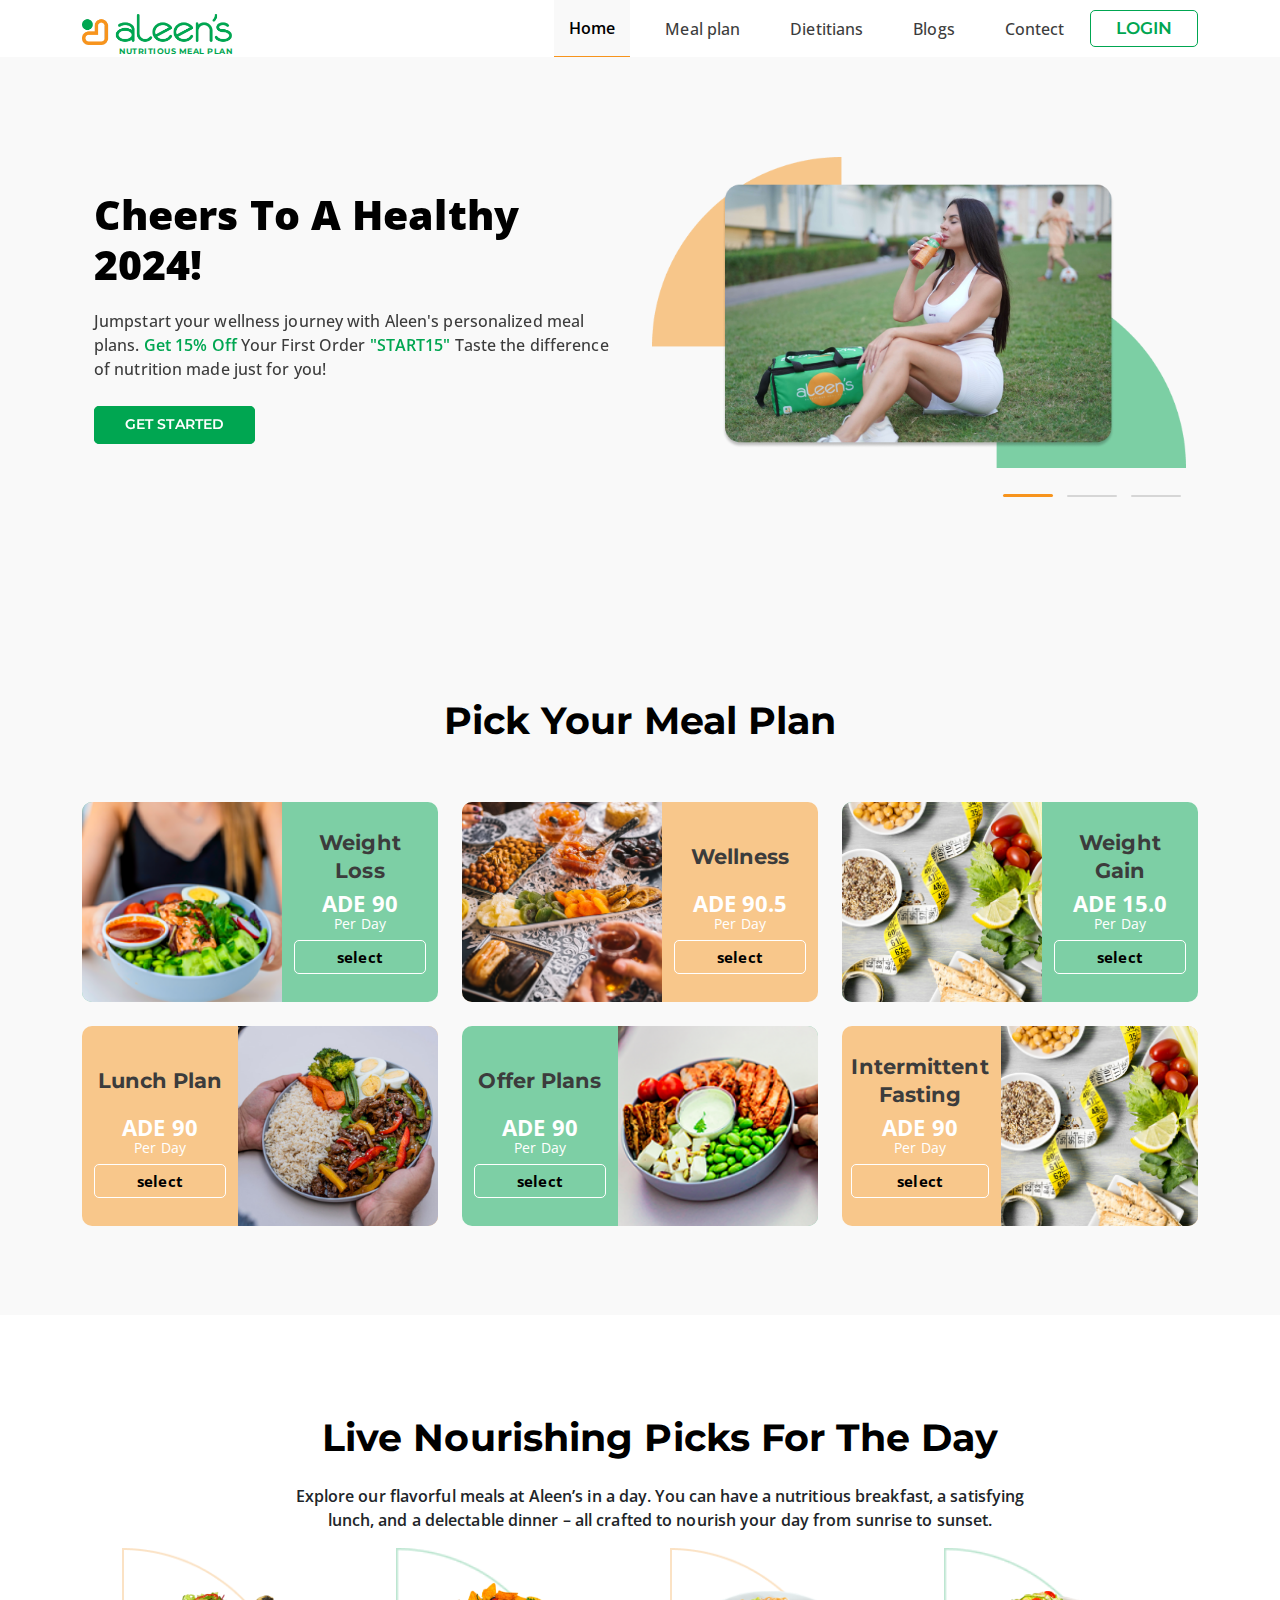
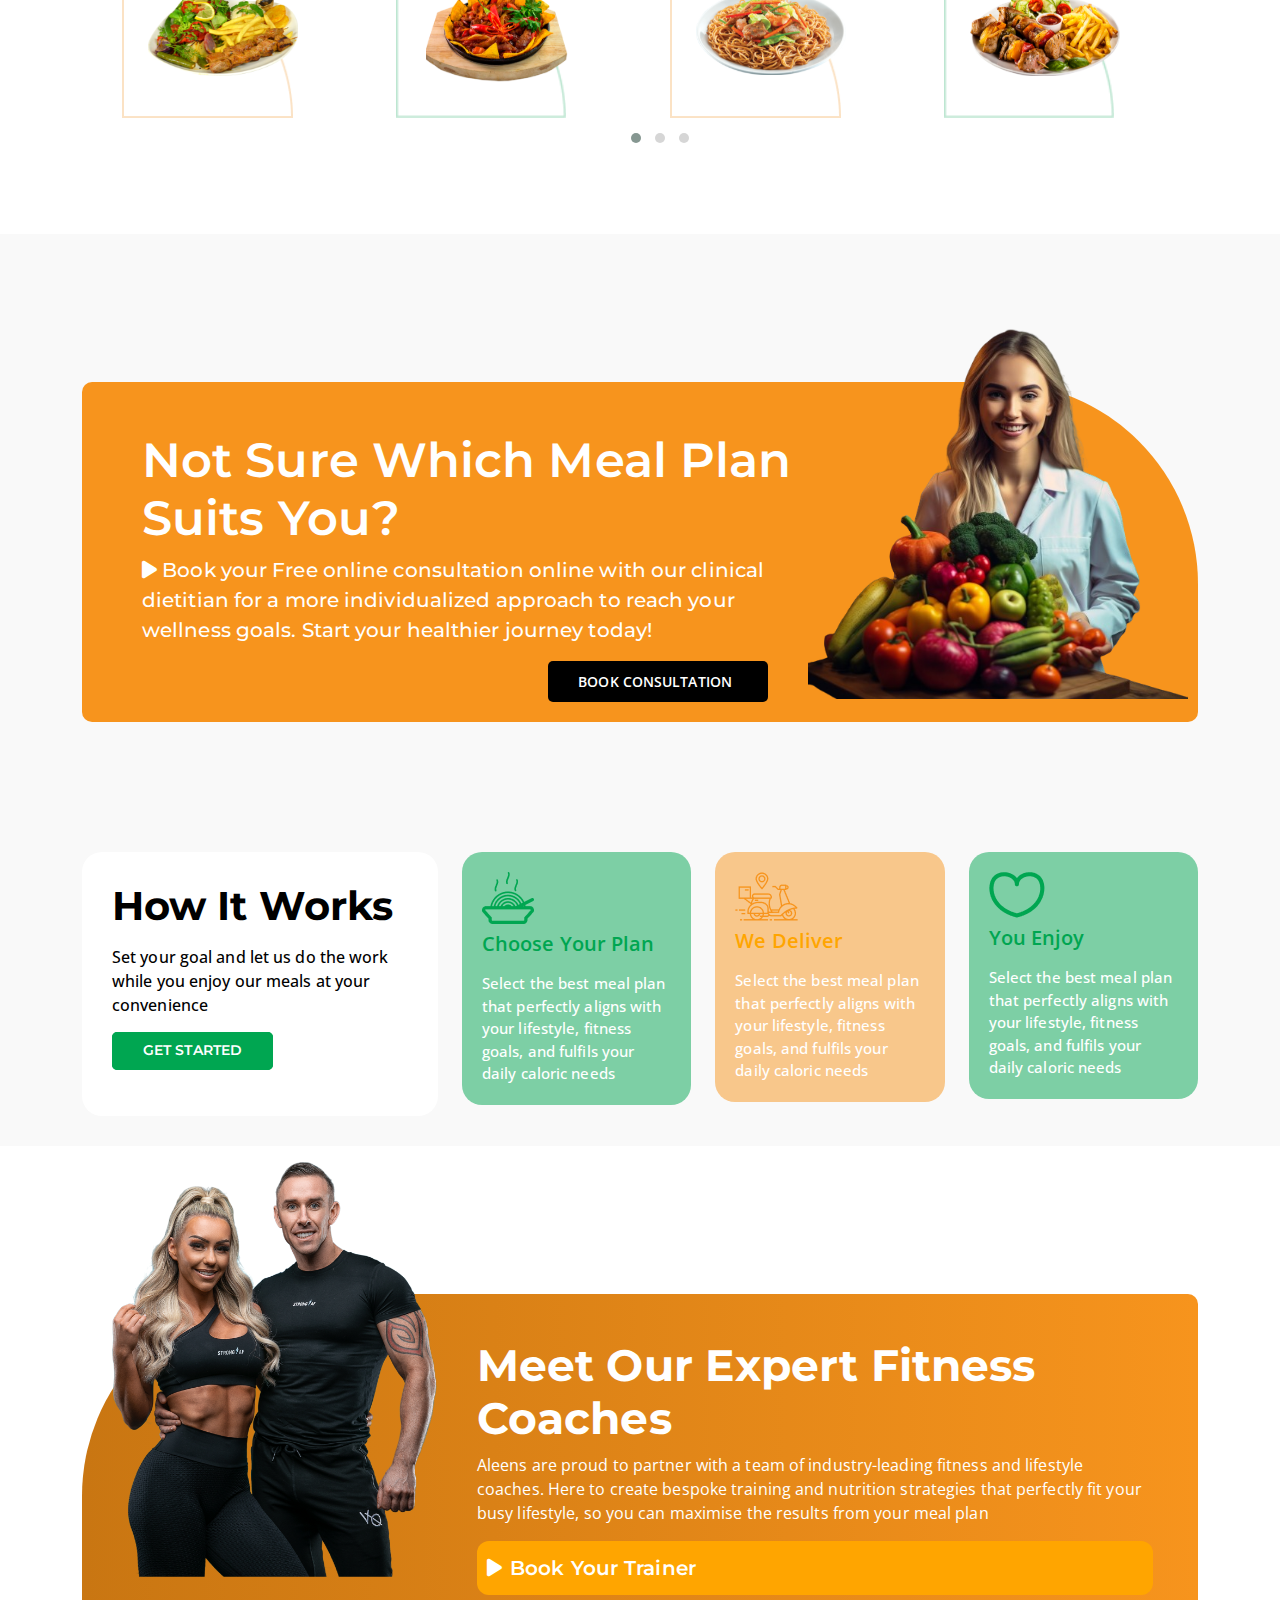
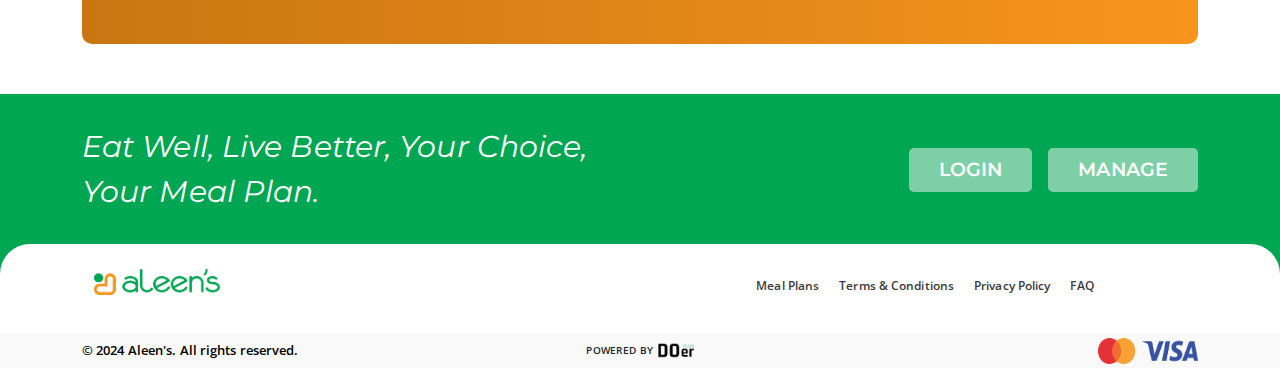
==== commit 28ee2d98: "meal-template" ====
--- a/index.html
+++ b/index.html
@@ -823,62 +823,62 @@
                         <div class="row justify-content-center">
                             <div class="col-lg-4 col-md-4 col-12  ">
                                 <div class="working">
-                                <div class="green-icon-card bg-custom-green" >
-                                    <div class="icon-card">
-                                        <img src="./assets/images/icon1.png" class="mb-2">
-                                        <div class="green-card-heading">
-                                            <h3 class="icon-title mb-3">
-                                                Choose Your Plan
-                                            </h3>
-                                            <p class="green-icon-para">
-                                                Select the best meal plan that perfectly aligns with your lifestyle,
-                                                fitness goals, and fulfils your daily caloric needs
-                                            </p>
+                                    <div class="green-icon-card bg-custom-green">
+                                        <div class="icon-card">
+                                            <img src="./assets/images/icon1.png" class="mb-2">
+                                            <div class="green-card-heading">
+                                                <h3 class="icon-title mb-3">
+                                                    Choose Your Plan
+                                                </h3>
+                                                <p class="green-icon-para">
+                                                    Select the best meal plan that perfectly aligns with your lifestyle,
+                                                    fitness goals, and fulfils your daily caloric needs
+                                                </p>
+                                            </div>
                                         </div>
-                                    </div>
                                     </div>
                                 </div>
                             </div>
 
                             <div class="col-lg-4 col-md-4 ">
                                 <div class="working">
-                                <div class="green-icon-card bg-custom-org">
-                                    <div class="icon-card">
-                                        <img src="./assets/images/icon2.png" class="mb-2">
-                                        <div class="green-card-heading orange">
-                                            <h3 class="icon-title1 mb-3">
-                                                We Deliver
-                                            </h3>
-                                            <p class="green-icon-para">
-                                                Select the best meal plan that perfectly aligns with your lifestyle,
-                                                fitness goals, and fulfils your daily caloric needs
-                                            </p>
+                                    <div class="green-icon-card bg-custom-org">
+                                        <div class="icon-card">
+                                            <img src="./assets/images/icon2.png" class="mb-2">
+                                            <div class="green-card-heading orange">
+                                                <h3 class="icon-title1 mb-3">
+                                                    We Deliver
+                                                </h3>
+                                                <p class="green-icon-para">
+                                                    Select the best meal plan that perfectly aligns with your lifestyle,
+                                                    fitness goals, and fulfils your daily caloric needs
+                                                </p>
+                                            </div>
                                         </div>
-                                    </div>
                                     </div>
                                 </div>
                             </div>
 
                             <div class="col-lg-4 col-md-4 ">
                                 <div class="working">
-                                <div class="green-icon-card bg-custom-green">
-                                    <div class="icon-card">
-                                        <img src="./assets/images/icon3.png" class="mb-2">
-                                        <div class="green-card-heading">
-                                            <h3 class="icon-title mb-3">
-                                                You Enjoy
-                                            </h3>
-                                            <p class="green-icon-para">
-                                                Select the best meal plan that perfectly aligns with your lifestyle,
-                                                fitness goals, and fulfils your daily caloric needs
-                                            </p>
+                                    <div class="green-icon-card bg-custom-green">
+                                        <div class="icon-card">
+                                            <img src="./assets/images/icon3.png" class="mb-2">
+                                            <div class="green-card-heading">
+                                                <h3 class="icon-title mb-3">
+                                                    You Enjoy
+                                                </h3>
+                                                <p class="green-icon-para">
+                                                    Select the best meal plan that perfectly aligns with your lifestyle,
+                                                    fitness goals, and fulfils your daily caloric needs
+                                                </p>
+                                            </div>
                                         </div>
                                     </div>
-                                    </div>
-                                </div>
-                            </div>
-
-                            
+                                </div>
+                            </div>
+
+
 
 
 
@@ -894,31 +894,32 @@
 
         </section>
 
-        <section class="our-expert wrapper">
+        <section class="our-expert wrapper mt-5">
             <div class="container">
                 <div class="main-expert">
                     <div class="row">
-                        <div class="col-lg-8 col-md-6 col-12">
+                        <div class="col-lg-4 col-md-3 col-12">
                             <div class="expert-img position-relative ">
                                 <img src="./assets/images/personal-trainer-trimmed.png">
                             </div>
 
-
-                            <div class="expert-content ">
+                            <div class="col-lg-8 col-md-6 col-12">
+                                <div class="expert-content ">
                                     <h2>Meet Our Expert Fitness Coaches</h2>
-                                    <p class="text-white fs-14">Aleens are proud to partner with a team of
+                                    <p class="text-white ">Aleens are proud to partner with a team of
                                         industry-leading fitness and
                                         lifestyle coaches. Here to create bespoke training and nutrition strategies that
                                         perfectly fit your busy lifestyle, so you can maximise the results from your
                                         meal plan
                                     <div class="our-expert-btn">
-                                        <a href="#" class="expert-btn "> <i class="fas fa-play"></i>   Book Your Trainer
+                                        <a href="#" class="expert-btn "> <i class="fas fa-play me-2"></i> Book Your Trainer
                                         </a>
                                     </div>
 
-                        
-                               
-
+
+
+
+                                </div>
                             </div>
                         </div>
                     </div>
--- a/assets/css/style.css
+++ b/assets/css/style.css
@@ -529,40 +529,43 @@
         rgba(247, 148, 29, 1) 100%
     );
     border-radius: 202px 10px 10px 10px;
-    padding: 125px 60px ;
+    padding: 175px 60px ;
     margin-bottom: 20px;
     position: relative;
 
  }
  .expert-img img{
-    height: 300px;
-    position: absolute;
-    top: -200px;
-    left:40px;
+    height: 415px;
+    position: absolute;
+    top: -307px;
+    left: -30px;
  }
  .expert-content {
     position: absolute;
     top:0px;
-    left:389px;
-    padding: 44px;
- }
- .expert-content h2{
+    left: 350px;
+    padding: 45px;
+ }
+ .expert-content h2 {
     color: var(--white);
-    font-size: 36px;
+    font-size: 44px;
     font-weight: 700;
     font-family: "Montserrat", sans-serif;
  }
+ .expert-content p{
+    font-size: 16px;
+ }
  .expert-btn{
     color: white;
-    font-size: 17px;
+    font-size: 20px;
     font-weight: 600;
     font-family:"Montserrat", sans-serif ;
-    padding: 4px 10px;
+    padding: 12px 10px;
     background-color: orange;
     display: flex;
     align-items:center ;
     justify-content: start;
-    border-radius: 5px;
+    border-radius: 12px;
  }
     
  
--- a/assets/css/responsive.css
+++ b/assets/css/responsive.css
@@ -12,8 +12,14 @@
         height: 42px;
     }
 
-}
-
+
+
+/* our-expert-- */
+.our-expert .main-expert{
+    /* top:-185px; */
+    left: 0;
+}
+}
 @media(max-width:992px) {
     .navbar-nav li {
         width: 49%;
@@ -62,15 +68,21 @@
         }
         /* .meal-card .content-box .title{ */
             /* line-height: 25px; */
-        }
+        
         /* .not-sure */
      .not-sure-img img{
         height: 350px;
      }
-     /* .how-its-work */
-     .work-btn{
-        display: none;
-     }
+     /* .our-expert */
+    .expert-img img{
+        height: 280px;
+    }
+    .our-expert .main-expert{
+        padding: 280px 60px;
+    }
+     
+
+} 
      
     
     
@@ -213,6 +225,24 @@
 }
 .work-btn{
     display: none;
+}
+/* our-experts */
+.our-expert .main-expert{
+    /* padding: 0; */
+}
+.expert-img img{
+    height: 280px;
+    width: 200px;
+    object-fit: contain;
+}
+.expert-content{
+padding-top: 50px;
+}
+.expert-content h2{
+    font-size: 25px;
+}
+.expert-content p{
+    font-size: 13px;
 }
 
 
@@ -311,6 +341,7 @@
 
 
 
+
 }
 @media(max-width:576px) {
     .navbar-toggler{
@@ -489,6 +520,20 @@
 .work-btn{
     display: none;
 }
+/* our-expert */
+.expert-content{
+    width: 100%;
+    top: 145px;
+    left:0;
+}
+.expert-img img{
+    height:250px;
+    top: -380px;
+    left:-16px;
+}
+.our-expert .main-expert {
+    padding: 290px 60px 187px;
+}
 
 
 
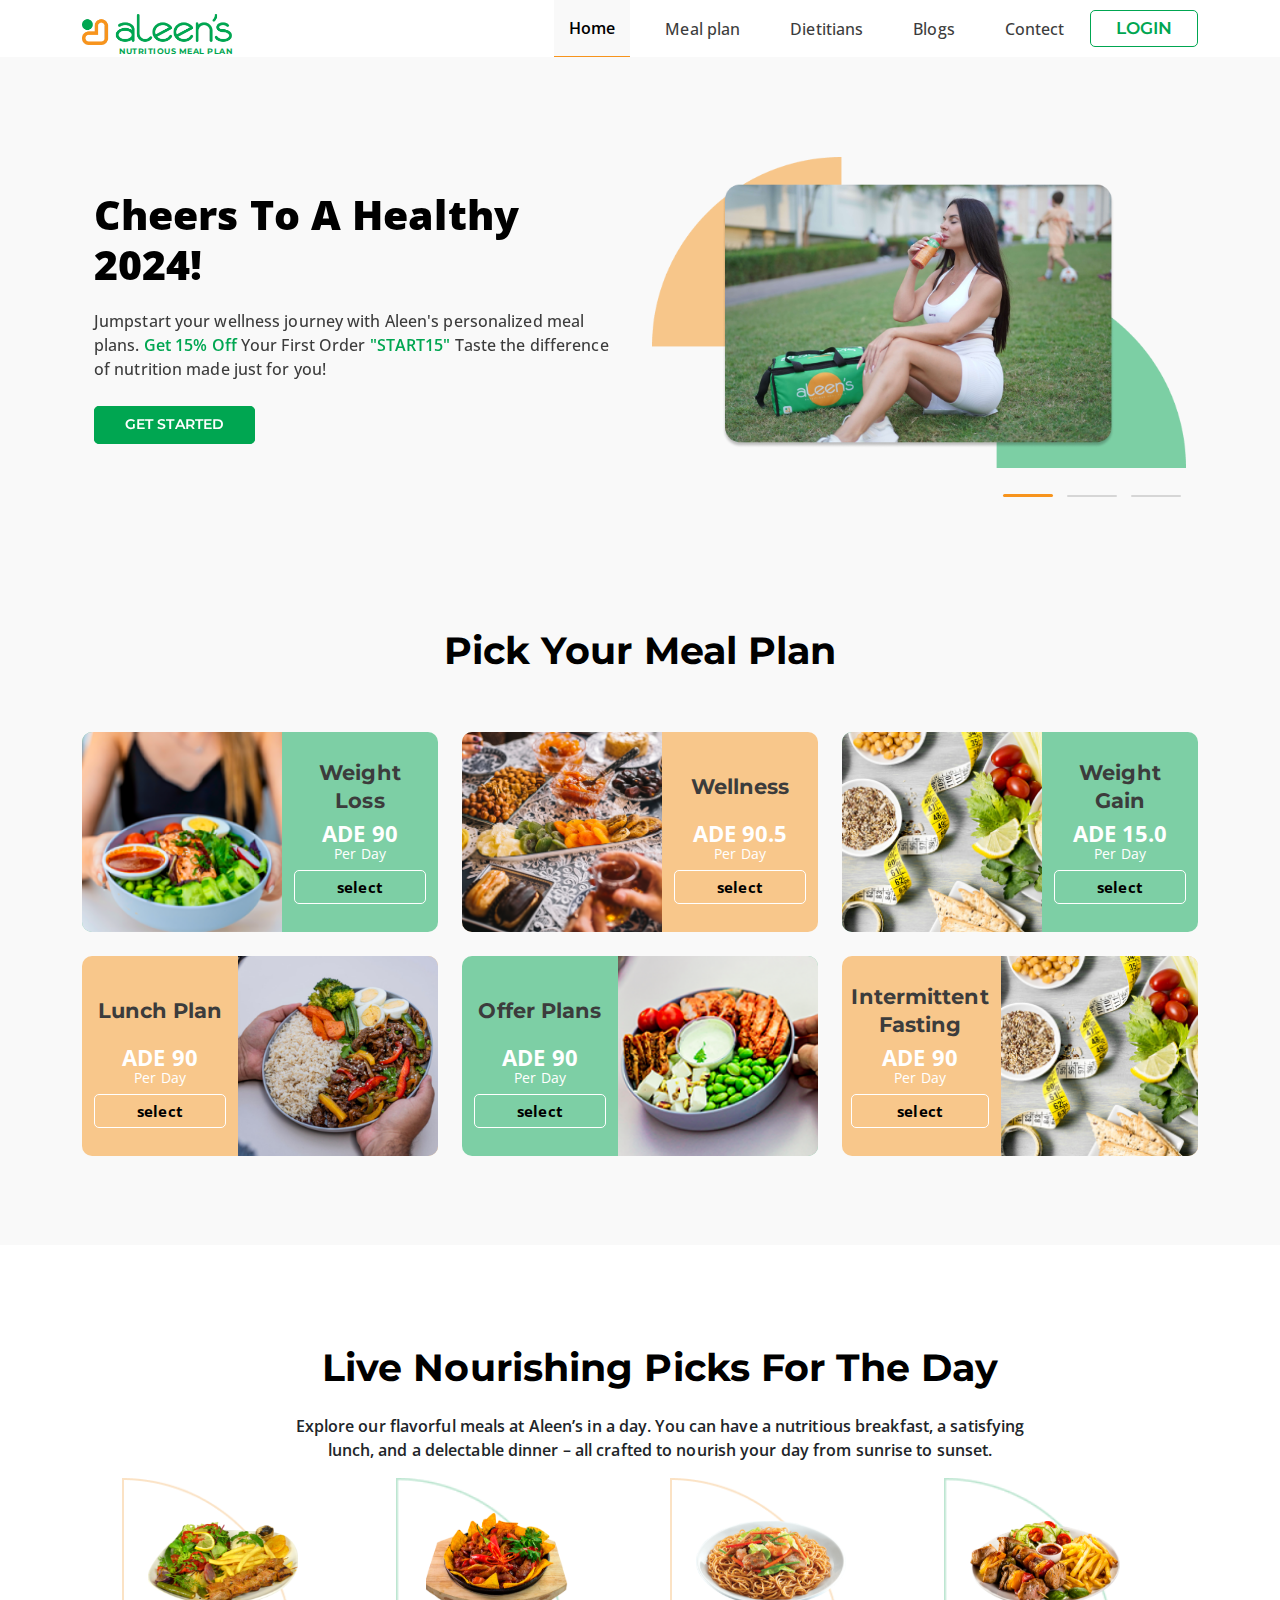
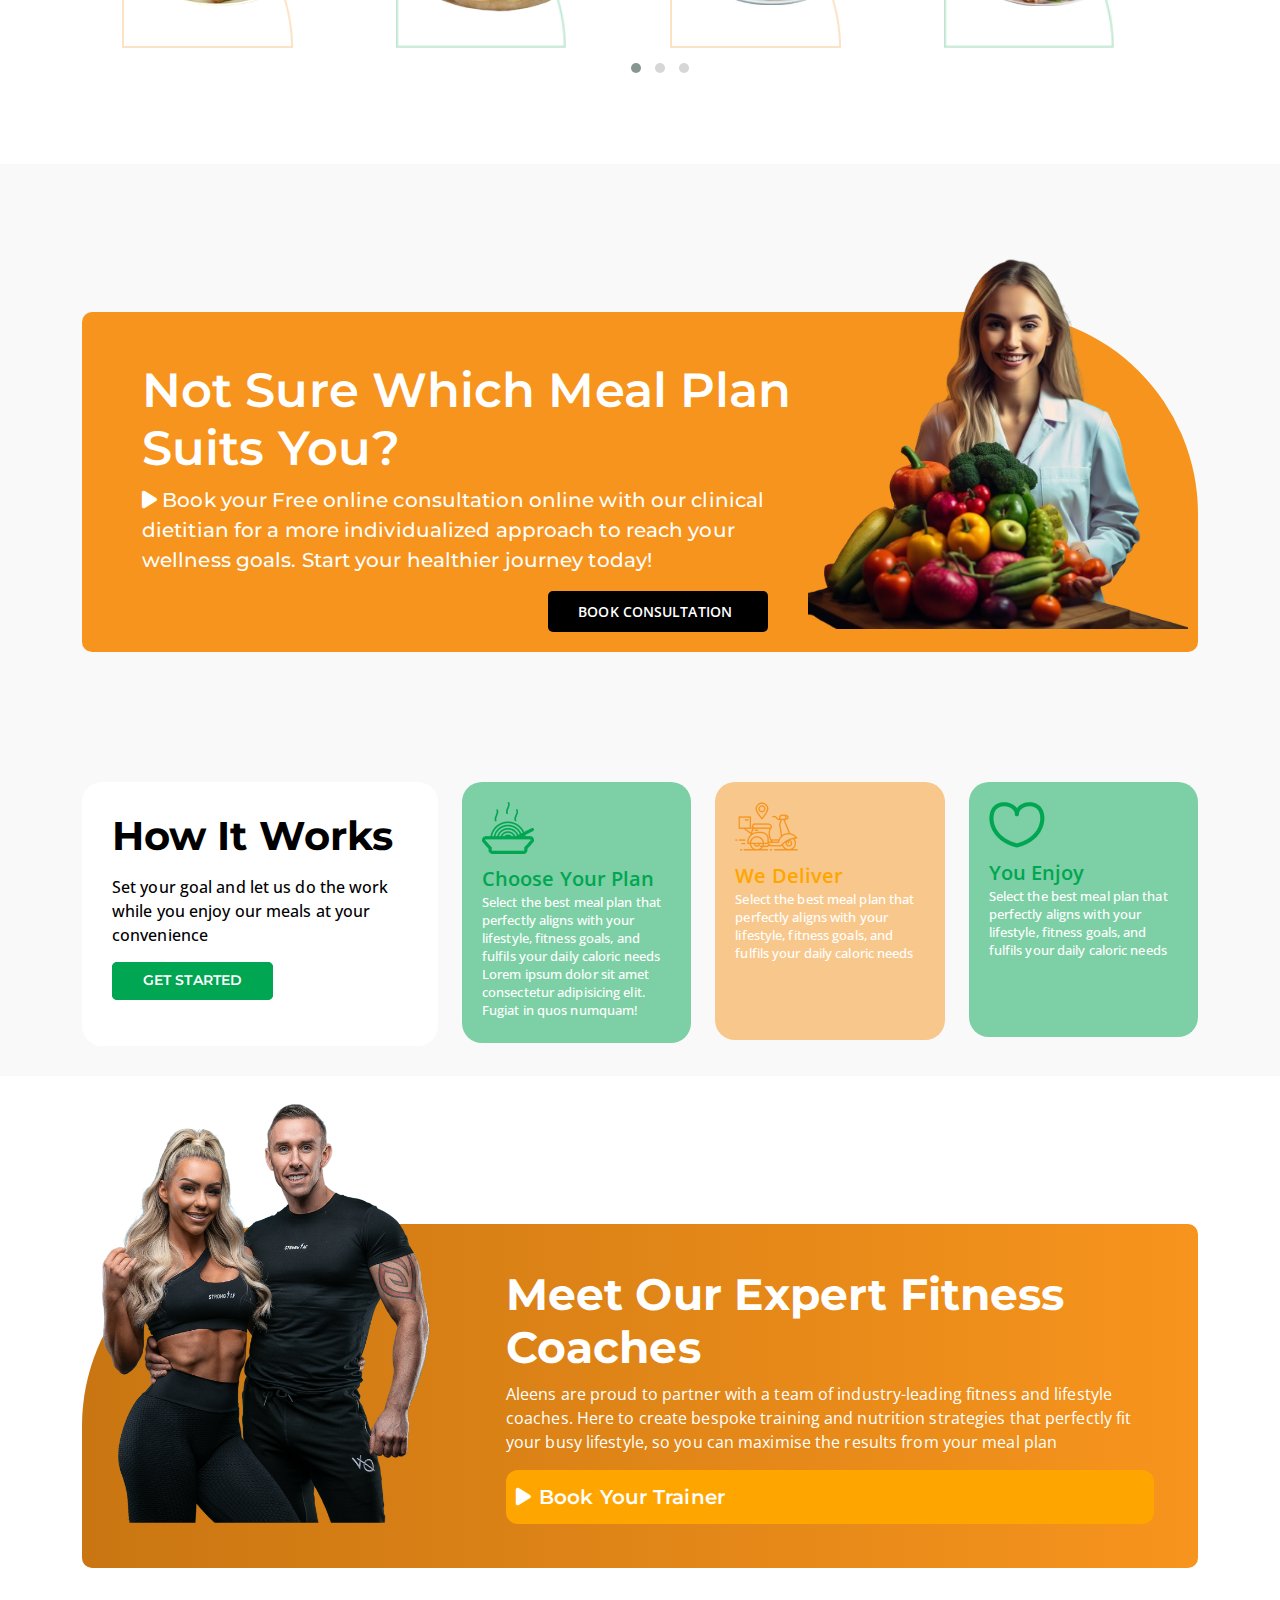
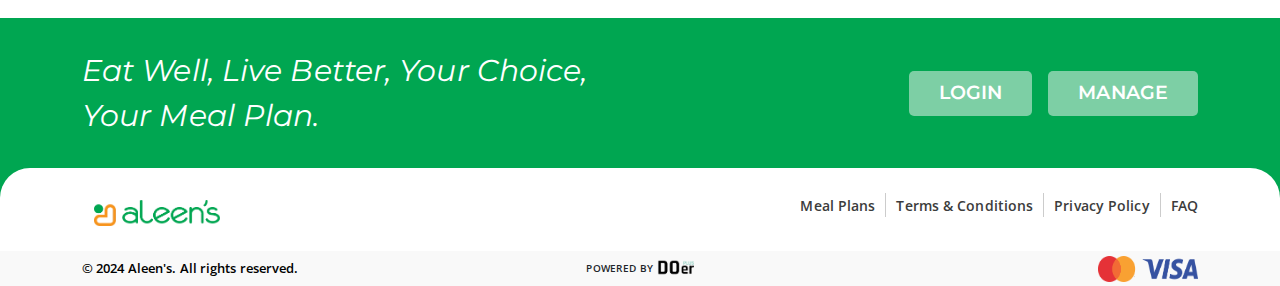
==== commit 89778fb2: "meal-tamplate" ====
--- a/index.html
+++ b/index.html
@@ -791,7 +791,7 @@
                                     </div>
 
                                 </div>
-                                <div class="col-lg-4 col-md-3 col-12 order-1">
+                                <div class="col-lg-4 col-md-6 col-12 order-1">
                                     <div class="not-sure-img ">
                                         <img src="./assets/images/nutrioniest.png">
                                     </div>
@@ -814,7 +814,7 @@
                             </h2>
                             <p>Set your goal and let us do the work while you enjoy our meals at your convenience</p>
 
-                            <div class="work-btn">
+                            <div class="work-btn d-lg-block d-md-none d-none">
                                 <a href="#" class="primary-btn fw-semibold fs-14">GET STARTED</a>
                             </div>
                         </div>
@@ -832,7 +832,8 @@
                                                 </h3>
                                                 <p class="green-icon-para">
                                                     Select the best meal plan that perfectly aligns with your lifestyle,
-                                                    fitness goals, and fulfils your daily caloric needs
+                                                    fitness goals, and fulfils your daily caloric needs Lorem ipsum dolor sit amet consectetur adipisicing elit. Fugiat in quos numquam!
+
                                                 </p>
                                             </div>
                                         </div>
@@ -894,31 +895,26 @@
 
         </section>
 
-        <section class="our-expert wrapper mt-5">
+        <section class="our-expert wrapper mt-5 ">
             <div class="container">
-                <div class="main-expert">
+                <div class="main-expert  ">
                     <div class="row">
-                        <div class="col-lg-4 col-md-3 col-12">
-                            <div class="expert-img position-relative ">
+                        <div class="col-lg-4 col-md-6 col-12 ">
+                            <div class="expert-img position-relative">
                                 <img src="./assets/images/personal-trainer-trimmed.png">
                             </div>
-
-                            <div class="col-lg-8 col-md-6 col-12">
-                                <div class="expert-content ">
-                                    <h2>Meet Our Expert Fitness Coaches</h2>
-                                    <p class="text-white ">Aleens are proud to partner with a team of
-                                        industry-leading fitness and
-                                        lifestyle coaches. Here to create bespoke training and nutrition strategies that
-                                        perfectly fit your busy lifestyle, so you can maximise the results from your
-                                        meal plan
-                                    <div class="our-expert-btn">
-                                        <a href="#" class="expert-btn "> <i class="fas fa-play me-2"></i> Book Your Trainer
-                                        </a>
-                                    </div>
-
-
-
-
+                        </div>
+                        <div class="col-lg-8 col-md-6 col-12">
+                            <div class="expert-content">
+                                <h2>Meet Our Expert Fitness Coaches</h2>
+                                <p class="text-white ">Aleens are proud to partner with a team of
+                                    industry-leading fitness and
+                                    lifestyle coaches. Here to create bespoke training and nutrition strategies that
+                                    perfectly fit your busy lifestyle, so you can maximise the results from your
+                                    meal plan
+                                <div class="our-expert-btn">
+                                    <a href="#" class="expert-btn "> <i class="fas fa-play me-2"></i> Book Your Trainer
+                                    </a>
                                 </div>
                             </div>
                         </div>
--- a/assets/css/style.css
+++ b/assets/css/style.css
@@ -146,7 +146,7 @@
 .banner{
 
     width: 100% !important;
-    padding: 100px 0;
+    /* padding: 100px 0; */
 }
 
 .heading-banner{
@@ -494,29 +494,42 @@
     height: 100%;
     border-radius: 20px;
     padding: 20px 20px;
-    transition: all 3s ease-in-out;
+    transition: all 0.3s ease-in-out;
    
  }
  .green-icon-card .icon-card{
     transition: all 0.3s ease-in;
  }
- .green-icon-card:hover .icon-card{
-    transform: scale(1.1);
-    
- }
+ .green-icon-card:hover{
+    transform: scale(1.1); 
+ }
+
+ .green-icon-card .icon-card img{
+    transition: all 0.3s ease-in;
+ }
+
+ .green-icon-card:hover .icon-card img{
+    transform: translateY(-10px);
+ }
+
  .green-card-heading h3{
     color: var(--green);
     font-size: 20px;
     font-weight: 600;
     font-family: "Open Sans", sans-serif;
+    height:45px;
+    line-height: 33px;
 
  }
  .green-card-heading p{
     color: var(--white);
-    font-size: 15px;
+    font-size: 13px;
     font-weight: 500;
     font-family: "Open Sans", sans-serif;
     margin-bottom: 0;
+    height: 130px;
+    line-height: 18px;
+    margin-top:-30px;
  }
  .green-card-heading.orange .icon-title1{
     color: orange;
@@ -529,23 +542,23 @@
         rgba(247, 148, 29, 1) 100%
     );
     border-radius: 202px 10px 10px 10px;
-    padding: 175px 60px ;
     margin-bottom: 20px;
-    position: relative;
 
  }
  .expert-img img{
-    height: 415px;
+    height: 419px;
     position: absolute;
-    top: -307px;
-    left: -30px;
- }
- .expert-content {
-    position: absolute;
-    top:0px;
-    left: 350px;
-    padding: 45px;
- }
+    top: -120px;
+    left: 20px;
+ }
+
+ 
+ .expert-content{
+    padding: 44px;
+
+    
+ }
+ 
  .expert-content h2 {
     color: var(--white);
     font-size: 44px;
@@ -569,7 +582,7 @@
  }
     
  
-    
+ 
     
 
  
--- a/assets/css/responsive.css
+++ b/assets/css/responsive.css
@@ -15,10 +15,7 @@
 
 
 /* our-expert-- */
-.our-expert .main-expert{
-    /* top:-185px; */
-    left: 0;
-}
+
 }
 @media(max-width:992px) {
     .navbar-nav li {
@@ -77,9 +74,6 @@
     .expert-img img{
         height: 280px;
     }
-    .our-expert .main-expert{
-        padding: 280px 60px;
-    }
      
 
 } 
@@ -214,37 +208,35 @@
     text-align: center;
 }
 /* how-its-work design */
+.working-heading{
+    background-color: transparent;
+}
 
 .working-heading h2 {
     text-align: start;
     font-size: 30px;
     margin-bottom: 10px;
 }
-.working-heading p{
-    text-align: center;
-}
-.work-btn{
-    display: none;
-}
 /* our-experts */
 .our-expert .main-expert{
-    /* padding: 0; */
-}
+    padding-top: 200px;
+}
+
 .expert-img img{
     height: 280px;
     width: 200px;
     object-fit: contain;
-}
-.expert-content{
-padding-top: 50px;
-}
+    top:-250px;
+    left: 0;
+}
+
 .expert-content h2{
-    font-size: 25px;
+    font-size: 32px;
 }
 .expert-content p{
-    font-size: 13px;
-}
-
+    font-size: 16px;
+
+}
 
 /* ---footer--- */
 .footer-top .title{
@@ -337,12 +329,15 @@
 .how-its-work{
     display: flex;
     flex-direction: row;
-}
-
-
-
-
-}
+    padding-top: 0;
+}
+.work-btn{
+    display: block;
+}
+
+}
+
+
 @media(max-width:576px) {
     .navbar-toggler{
         border: 2px dashed  rgb(255, 129, 57) !important;
@@ -425,25 +420,38 @@
 .not-sure-btn{
     padding-right: 0;
 }
+/* working */
 .working{
     margin: 20px 30px;
 }
+.working-heading{
+    background-color: transparent;
+
+}
 
 .working-heading h2{
-    text-align: center;
+    text-align: start !important;
     font-size: 30px;
     margin-bottom: 10px;
+    
 
 }
 .working-heading p{
     font-size: 15px;
     padding: 0 10px;
 }
+.work-btn{
+    display: none !important;
+}
+
 .green-icon-card{
     text-align: center;
 }
-
-}
+/* .our-expert */
+
+
+
+
 
     
 
@@ -487,12 +495,12 @@
         font-size: 12px;
     }
 
-       
+}   
 
 
 @media only screen and (min-width: 344px) and (max-width: 576px){
 .meal-pic img{
-    width: 150px !important;
+    width: 130px !important;
     top:35px;
     left: 40px;
 }
@@ -521,19 +529,14 @@
     display: none;
 }
 /* our-expert */
-.expert-content{
-    width: 100%;
-    top: 145px;
-    left:0;
-}
+
+
 .expert-img img{
-    height:250px;
-    top: -380px;
-    left:-16px;
-}
-.our-expert .main-expert {
-    padding: 290px 60px 187px;
-}
+    /* height:250px; */
+    /* top: -250px; */
+    left:25px;
+}
+
 
 
 
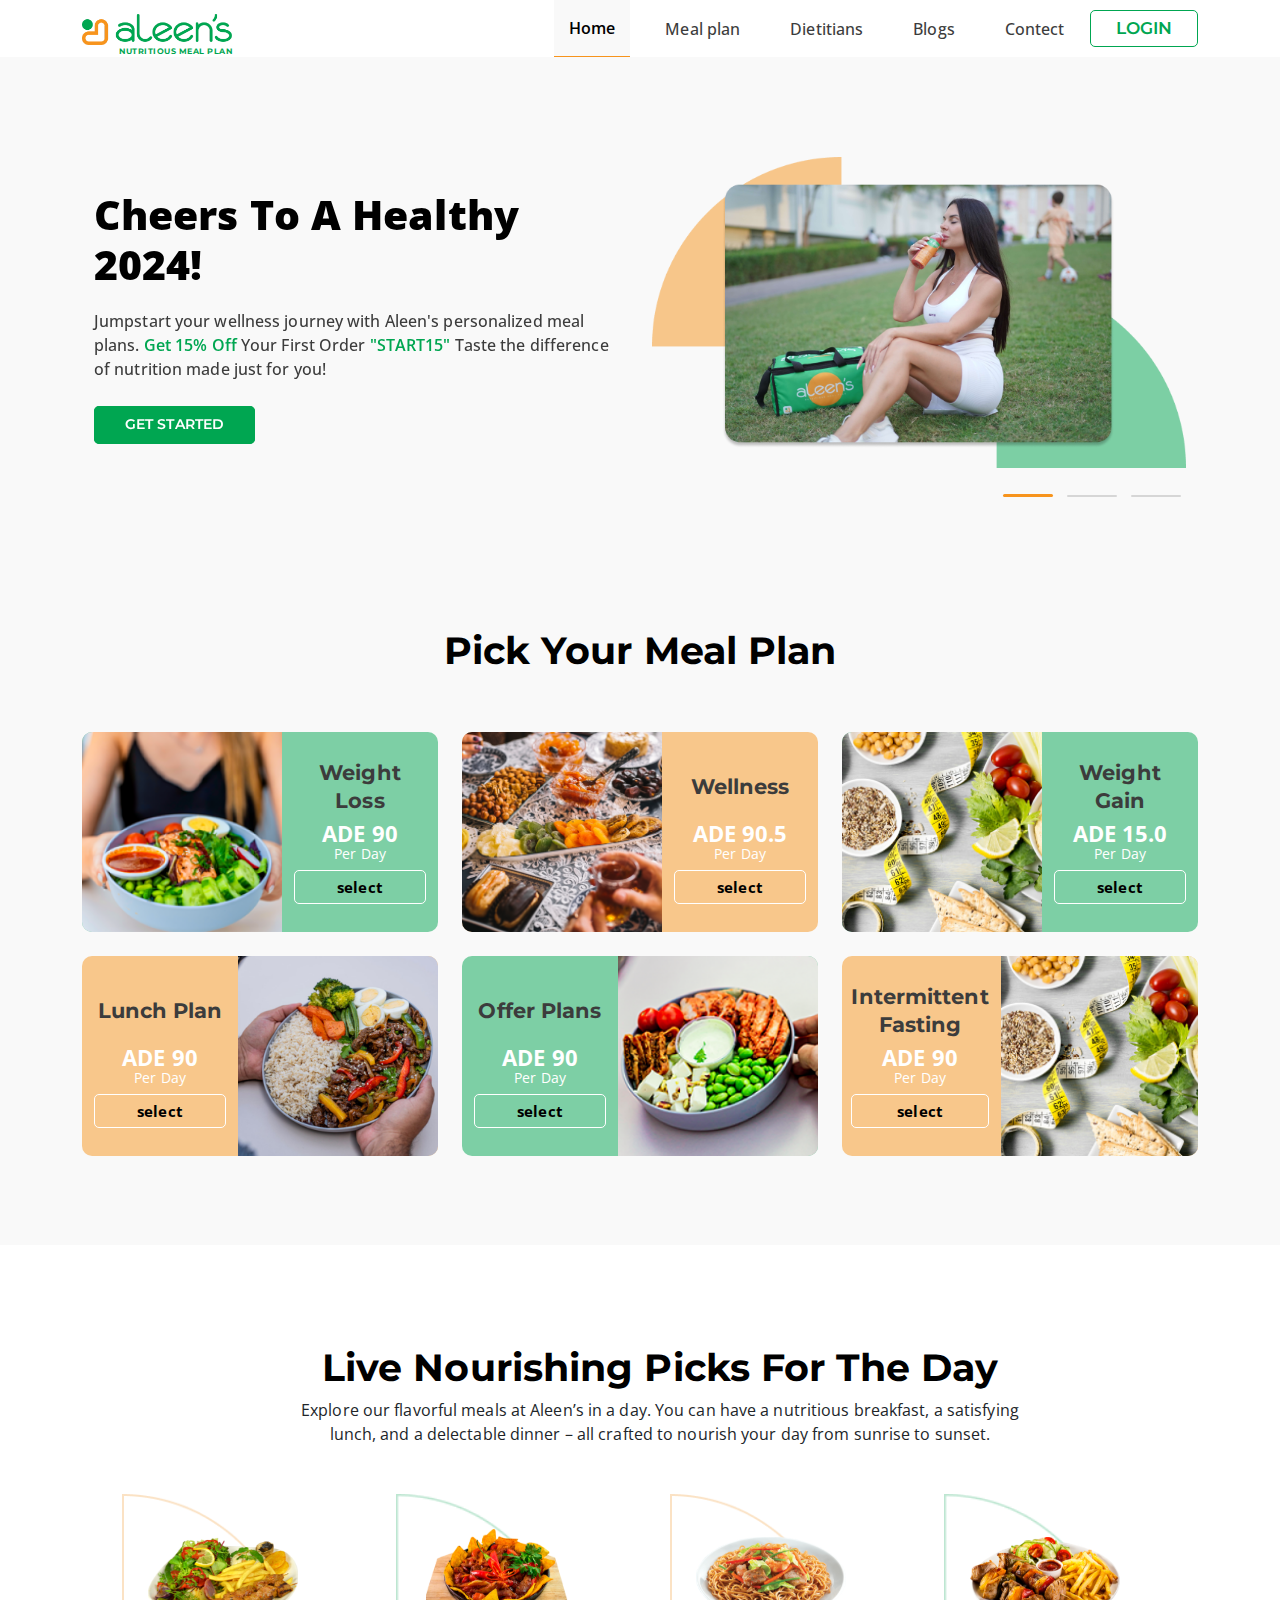
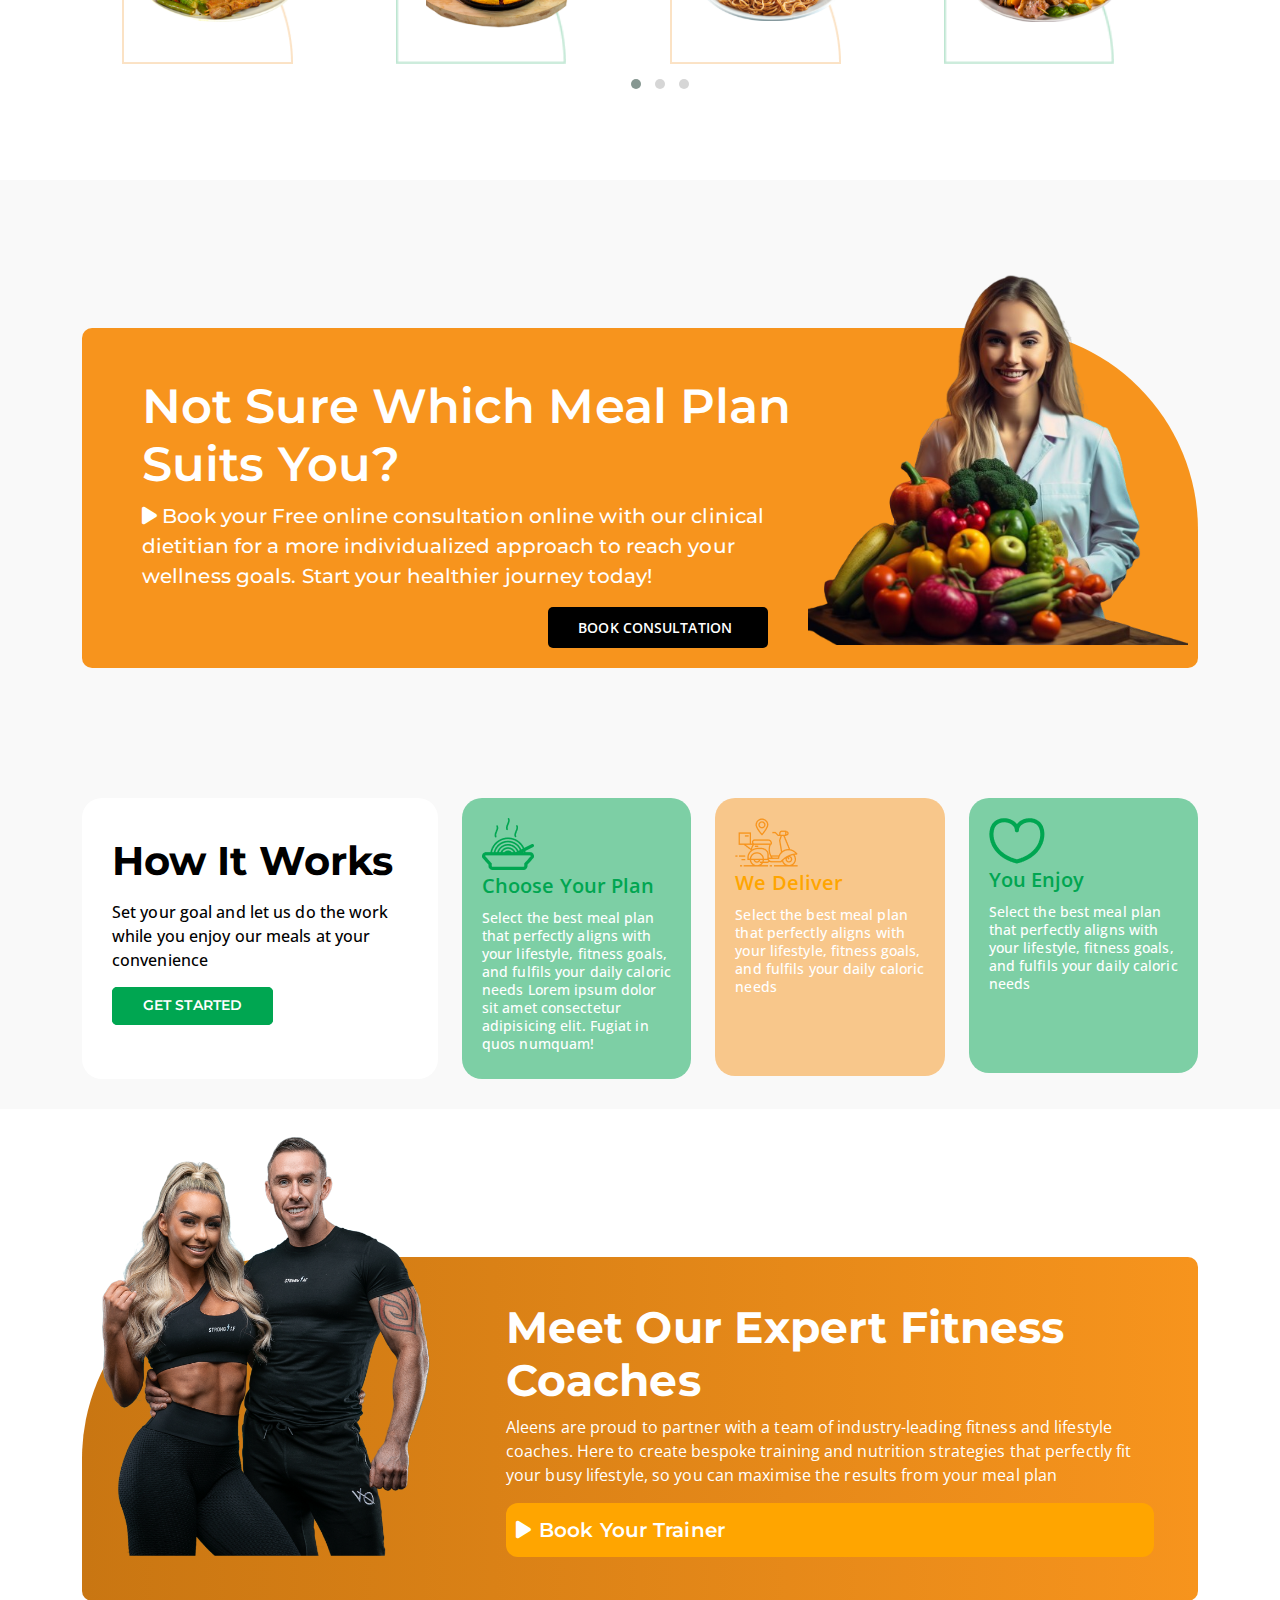
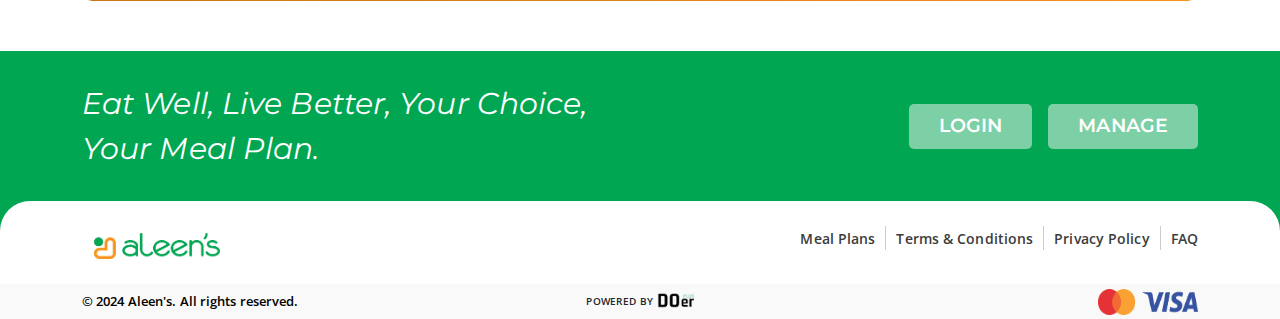
==== commit 947844d0: "meal-template" ====
--- a/index.html
+++ b/index.html
@@ -339,10 +339,10 @@
                     <div class="row">
                         <div class="col-12">
 
-                            <div class="heading-section mb-4">
+                            <div class="heading-section">
                                 <h2>Live Nourishing Picks For The Day</h2>
                             </div>
-                            <p class="text-center fw-semibold">
+                            <p class="text-center fw-500 mb-5">
                                 Explore our flavorful meals at Aleen’s in a day. You can have a nutritious breakfast, a
                                 satisfying <br class=" d-none d-lg-block d-md-block"> lunch, and a delectable dinner –
                                 all
--- a/assets/css/style.css
+++ b/assets/css/style.css
@@ -517,17 +517,17 @@
     font-size: 20px;
     font-weight: 600;
     font-family: "Open Sans", sans-serif;
-    height:45px;
-    line-height: 33px;
+    min-height:45px;
+    line-height: 15px;
 
  }
  .green-card-heading p{
     color: var(--white);
-    font-size: 13px;
+    font-size: 14px;
     font-weight: 500;
     font-family: "Open Sans", sans-serif;
     margin-bottom: 0;
-    height: 130px;
+    height: 150px;
     line-height: 18px;
     margin-top:-30px;
  }
@@ -552,7 +552,7 @@
     left: 20px;
  }
 
- 
+/*   */
  .expert-content{
     padding: 44px;
 
--- a/assets/css/responsive.css
+++ b/assets/css/responsive.css
@@ -3,7 +3,7 @@
         text-align: start !important;
     }
     .green-icon-card{
-        height: 100% !important;
+        height: 100% !;
     }
     .how-its-work .work-btn{
         display: block;
@@ -90,6 +90,7 @@
 /* meal-card */
 .meal-plan .heading-section h2{
     font-size: 24px;
+    padding: 0px 0 50px 0;
     
 }
 .meal-plan{
@@ -219,7 +220,7 @@
 }
 /* our-experts */
 .our-expert .main-expert{
-    padding-top: 200px;
+padding-top: 150px;
 }
 
 .expert-img img{
@@ -231,11 +232,14 @@
 }
 
 .expert-content h2{
-    font-size: 32px;
+    font-size: 30px;
 }
 .expert-content p{
     font-size: 16px;
 
+}
+.expert-content{
+    padding: 50px;
 }
 
 /* ---footer--- */
@@ -250,7 +254,8 @@
     background-position: center center;
     padding: 100px 0;
     border-radius: 20px;
-    margin: 15px;
+    margin: 0px;
+    margin-top: 20px;
     height: 600px;
 }
 
@@ -262,7 +267,8 @@
     background-position: center center;
     padding: 100px 0;
     border-radius: 20px;
-    margin: 15px;
+    margin: 0px;
+    margin-top: 20px;
     height: 600px;
 }
 .slide-three{
@@ -272,7 +278,8 @@
     background-position: center center;
     padding: 100px 0;
     border-radius: 20px;
-    margin: 15px;
+    margin: 0px;
+    margin-top: 20px;
     height: 600px;
 }
 
@@ -359,7 +366,7 @@
     .heading-banner{
         color: var(--white);
         font-size: 30px;
-        min-height: 108px;
+        min-height: 73px;
         overflow: hidden;
         /* text-overflow: ellipsis; */
         display: -webkit-box;
@@ -399,6 +406,10 @@
     #meal-of-the-day-slider{
         margin-bottom: 0px;
     }
+    /* meal of the day */
+    .meal-of-the-day .heading-section h2{
+        margin-bottom: 0;
+    }
     /* not-sure */
     .not-sure{
         margin-top: 20px;
@@ -439,6 +450,9 @@
 .working-heading p{
     font-size: 15px;
     padding: 0 10px;
+    text-align: center;
+    padding-bottom: 0;
+
 }
 .work-btn{
     display: none !important;
@@ -446,6 +460,11 @@
 
 .green-icon-card{
     text-align: center;
+    height: auto !important;
+    line-height: 22px;
+}
+.green-icon-para{
+    height:auto !important;
 }
 /* .our-expert */
 
@@ -523,10 +542,16 @@
     align-items: center;
     font-size: 30px;
     margin-bottom: 10px;
-
-}
+    padding-bottom: 0;
+
+}
+
 .work-btn{
     display: none;
+}
+.green-icon-card{
+    height: auto !important;
+
 }
 /* our-expert */
 
@@ -534,7 +559,7 @@
 .expert-img img{
     /* height:250px; */
     /* top: -250px; */
-    left:25px;
+    left:40px;
 }
 
 
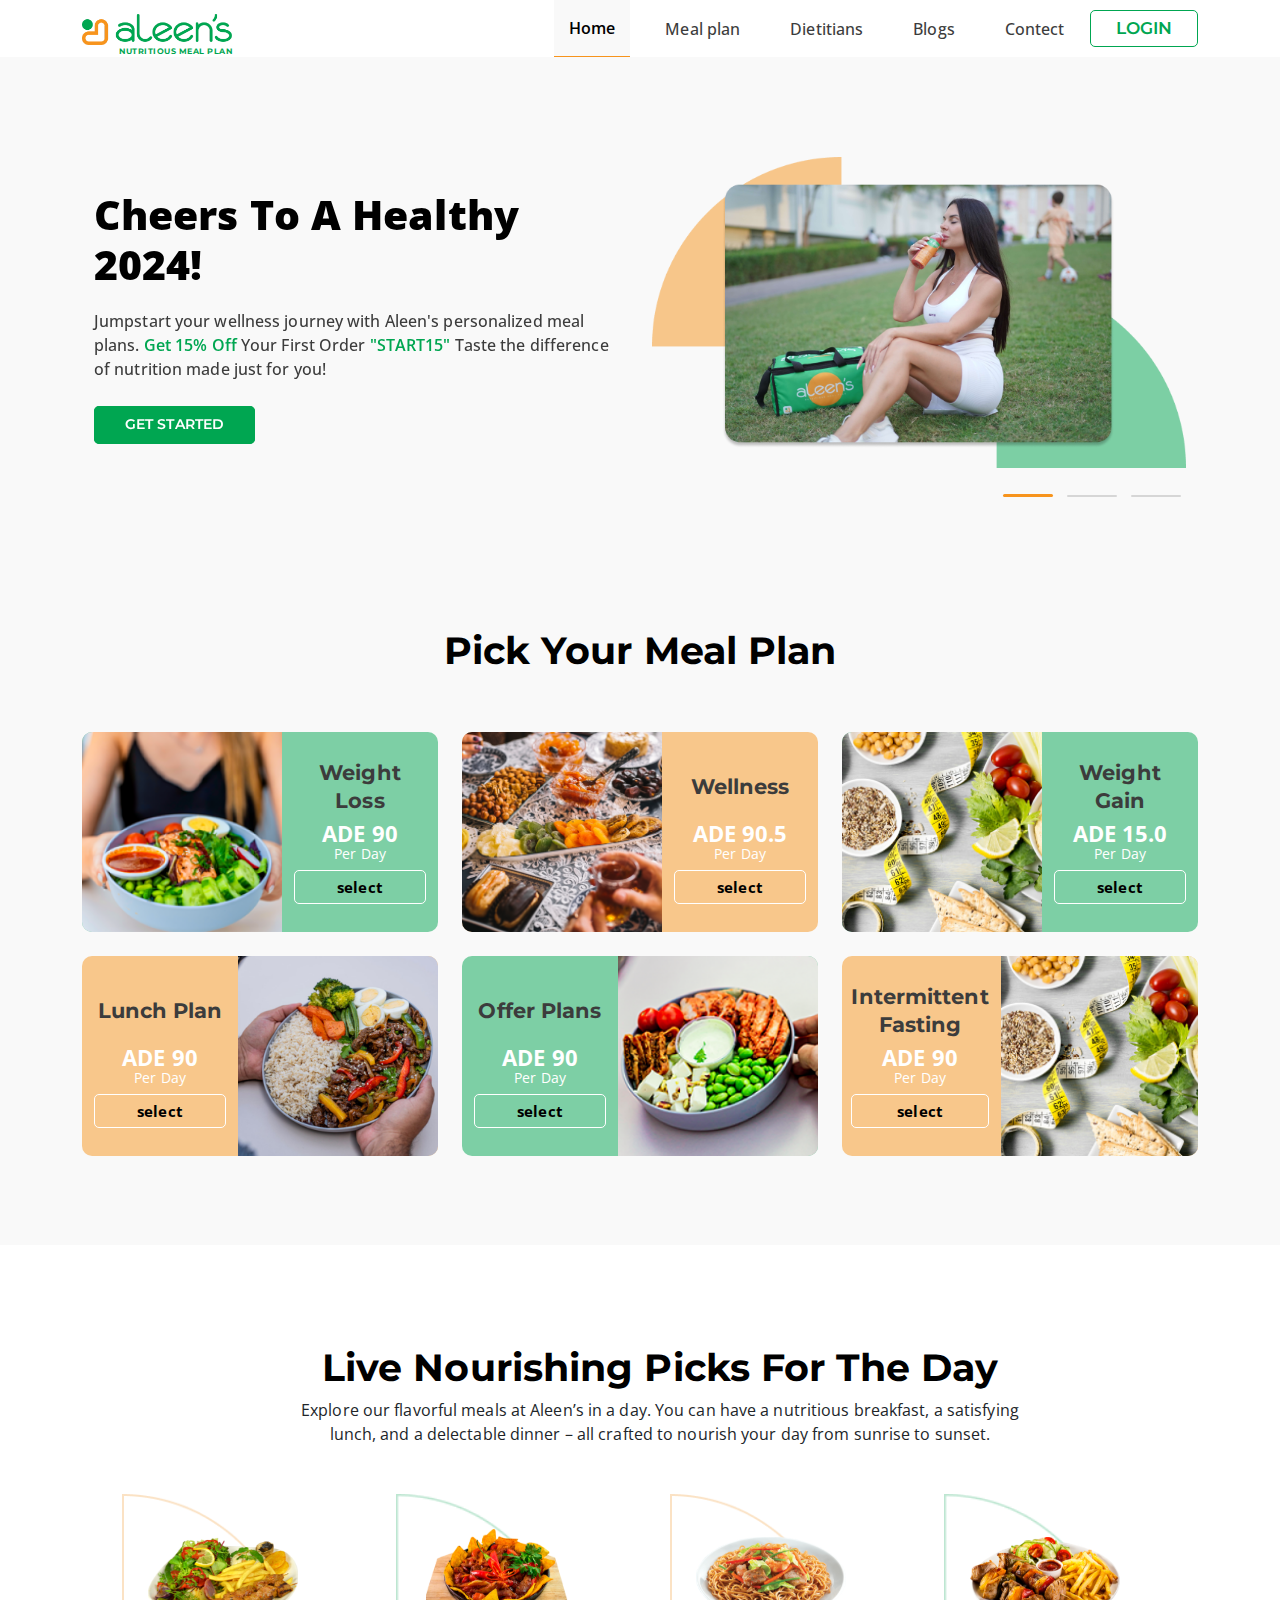
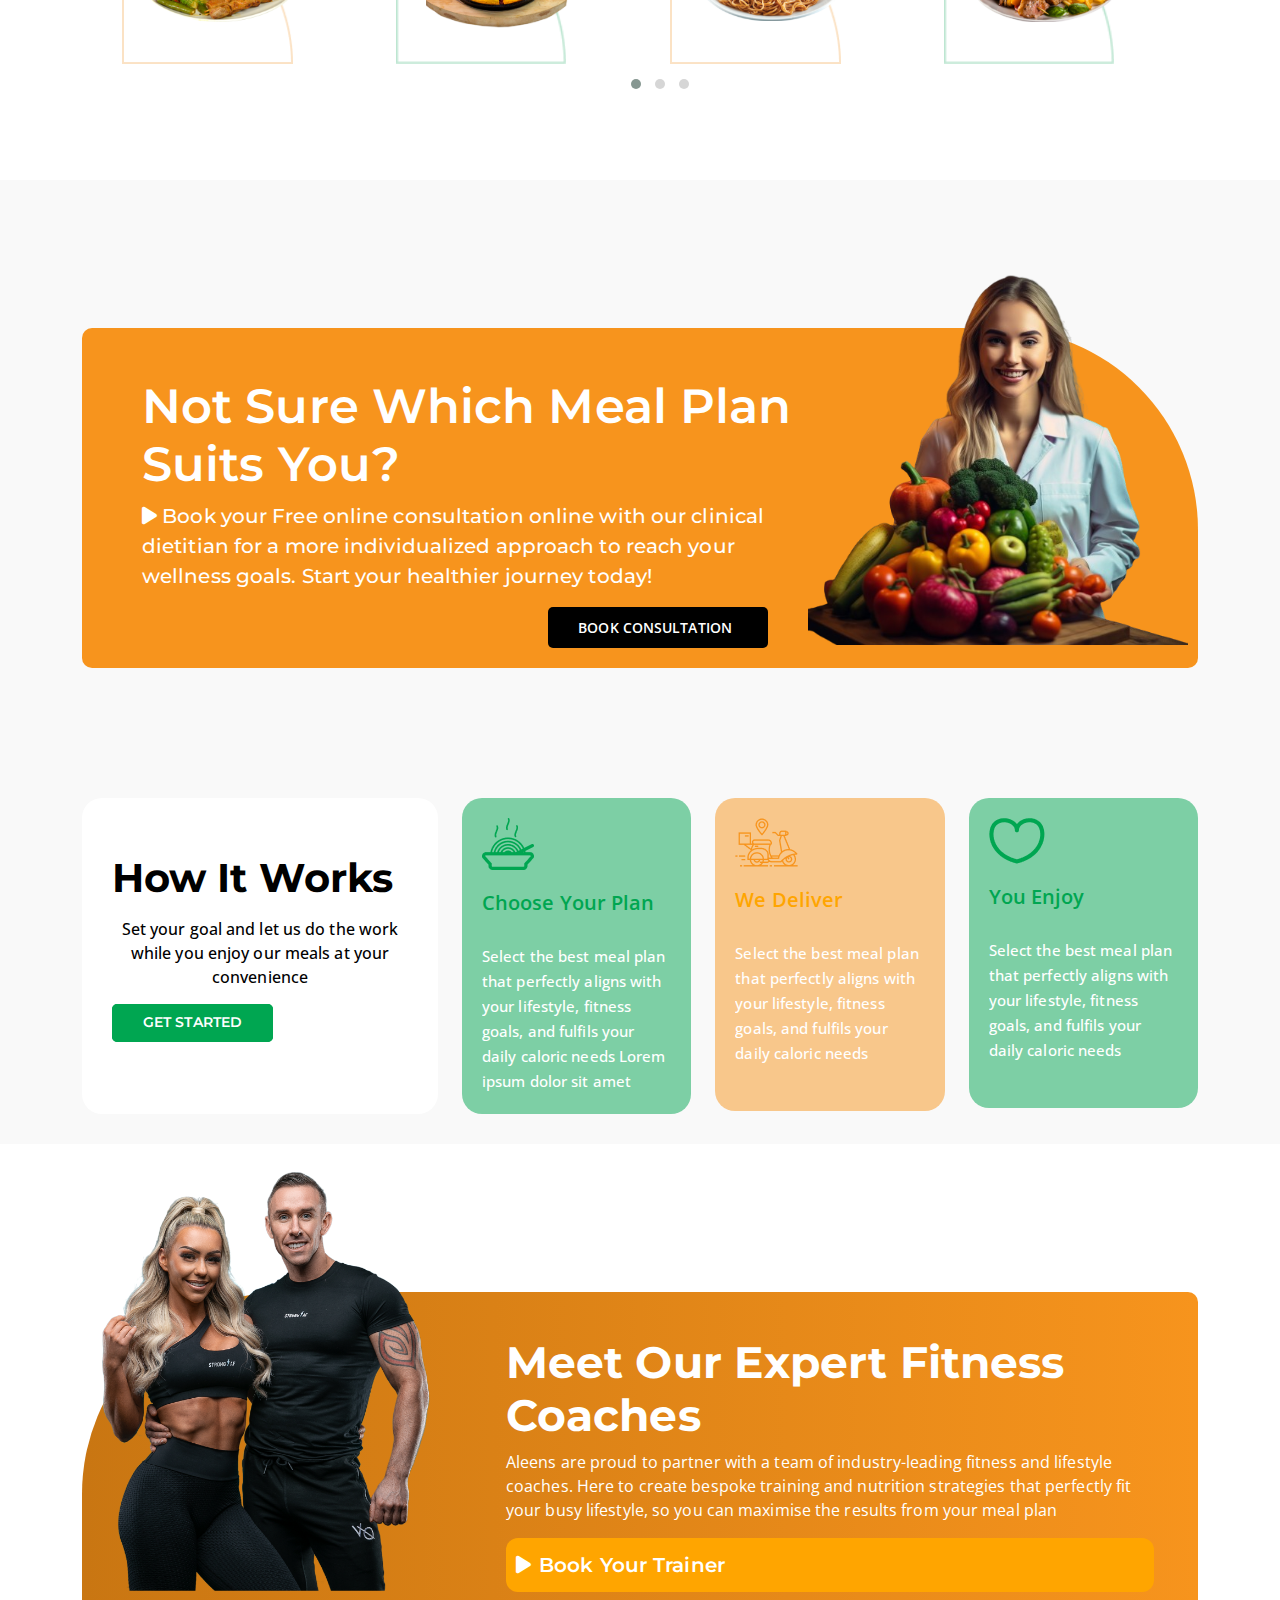
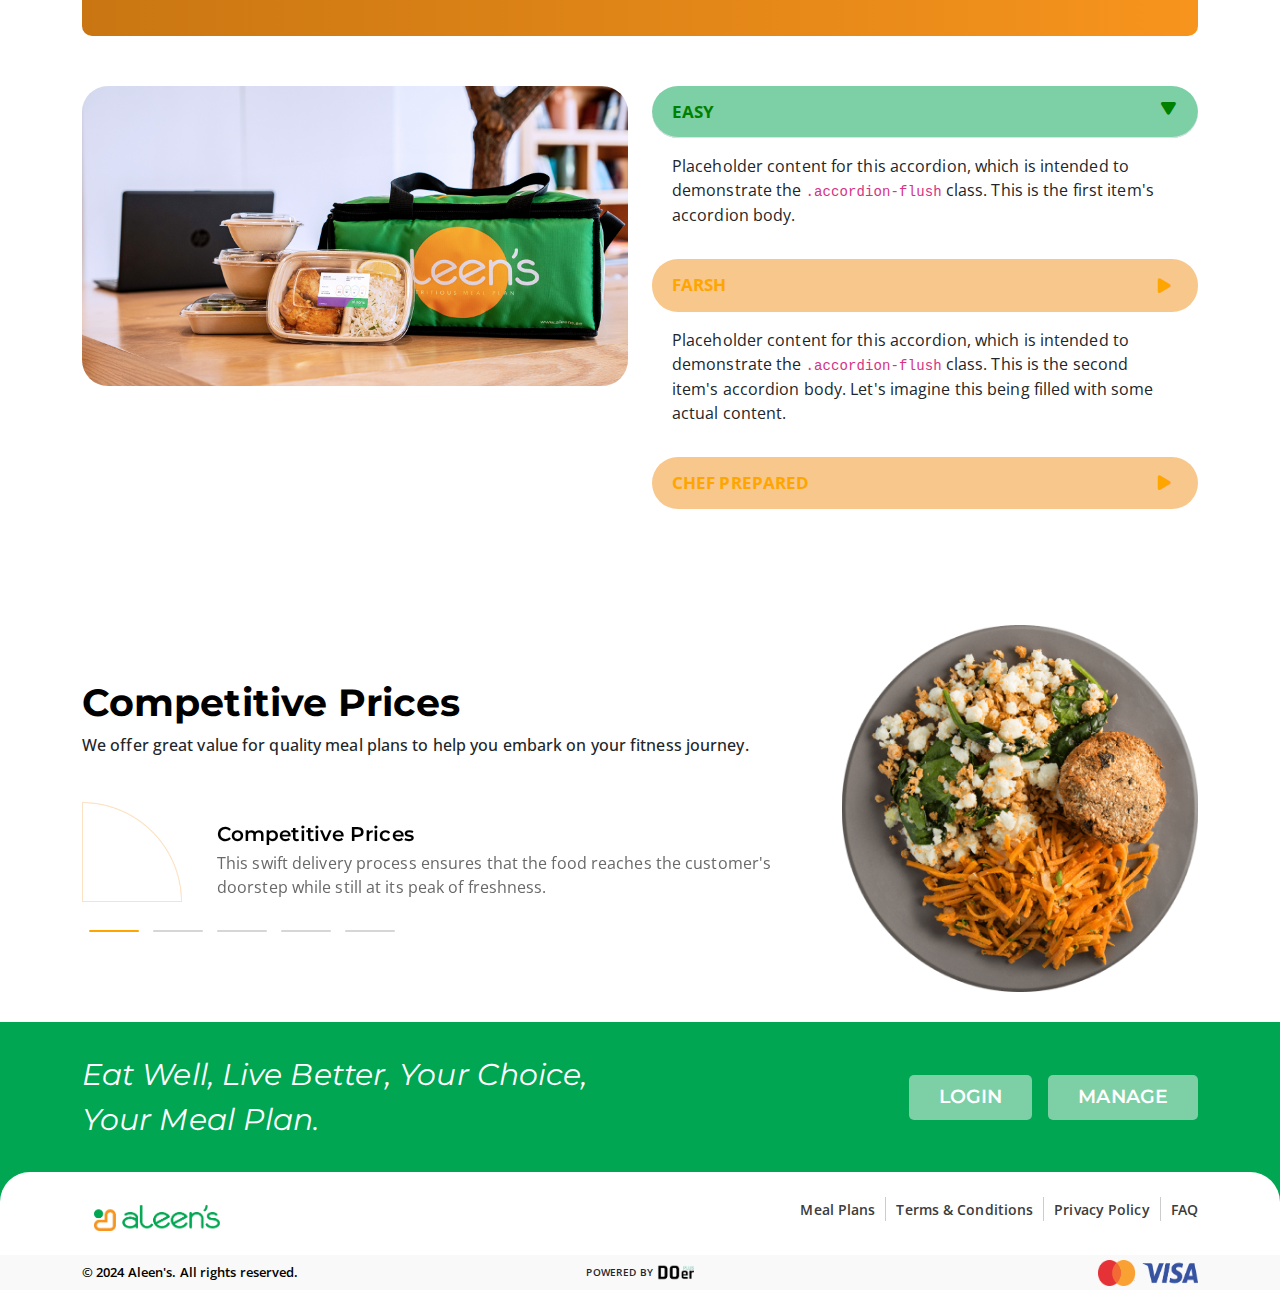
==== commit e0418607: "meal-template" ====
--- a/index.html
+++ b/index.html
@@ -636,7 +636,7 @@
 
                             <div class="item ">
                                 <div class="meal-pic ">
-                                    <img src="./assets/images/PikPng 1 (1).svg">
+                                    <img src="./assets/images/pngwing 1.svg">
                                     <div class="card-meal bg-custom-org">
                                         <h3>
                                             Beef Hotpot with Brown Rice
@@ -671,7 +671,7 @@
 
                             <div class="item ">
                                 <div class="meal-pic meal-card1 green-pic">
-                                    <img src="./assets/images/PikPng 1 (1).svg">
+                                    <img src="./assets/images/pngwing 1.svg">
                                     <div class="card-meal bg-custom-green">
                                         <h3>
                                             Beef Hotpot with Brown Rice
@@ -706,7 +706,7 @@
 
                             <div class="item ">
                                 <div class="meal-pic  ">
-                                    <img src="./assets/images/PikPng 1 (1).svg">
+                                    <img src="./assets/images/pngegg (2) 1.svg">
                                     <div class="card-meal bg-custom-org">
                                         <h3>
                                             Beef Hotpot with Brown Rice
@@ -737,7 +737,7 @@
 
                             <div class="item ">
                                 <div class="meal-pic green-pic ">
-                                    <img src="./assets/images/PikPng 1 (1).svg">
+                                    <img src="./assets/images/RECIPE-12.41PM11369847960.png">
                                     <div class="card-meal bg-custom-green">
                                         <h3>
                                             Beef Hotpot with Brown Rice
@@ -832,7 +832,8 @@
                                                 </h3>
                                                 <p class="green-icon-para">
                                                     Select the best meal plan that perfectly aligns with your lifestyle,
-                                                    fitness goals, and fulfils your daily caloric needs Lorem ipsum dolor sit amet consectetur adipisicing elit. Fugiat in quos numquam!
+                                                    fitness goals, and fulfils your daily caloric needs Lorem ipsum
+                                                    dolor sit amet consectetur adipisicing elit. Fugiat in quos numquam!
 
                                                 </p>
                                             </div>
@@ -878,16 +879,6 @@
                                     </div>
                                 </div>
                             </div>
-
-
-
-
-
-
-
-
-
-
                         </div>
                     </div>
                 </div>
@@ -922,10 +913,213 @@
                 </div>
             </div>
         </section>
-
-
-
-
+        <section class="easy">
+            <div class="container">
+                <div class="main-easy">
+                    <div class="row">
+                        <div class="col-lg-6 col-md-6 col-12">
+                            <div class="easy-img">
+                                <img src="./assets/images/aleens-easy-home.jpg">
+                            </div>
+                        </div>
+                        <div class="col-lg-6 col-md-6 col-12">
+                            <div class="accordion accordion-flush" id="accordionFlushExample">
+                                <div class="accordion-item mb-3 ">
+                                    <h2 class="accordion-header ">
+                                        <button class="accordion-button" type="button" data-bs-toggle="collapse"
+                                            data-bs-target="#flush-collapseOne" aria-expanded="true"
+                                            aria-controls="flush-collapseOne">
+                                            EASY
+                                        </button>
+                                    </h2>
+                                    <div id="flush-collapseOne" class="accordion-collapse collapse show"
+                                        data-bs-parent="#accordionFlushExample">
+                                        <div class="accordion-body">Placeholder content for this accordion, which is
+                                            intended to demonstrate the <code>.accordion-flush</code> class. This is the
+                                            first item's accordion body.</div>
+                                    </div>
+                                </div>
+                                <div class="accordion-item mb-3">
+                                    <h2 class="accordion-header">
+                                        <button class="accordion-button collapsed" type="button"
+                                            data-bs-toggle="collapse" data-bs-target="#flush-collapseTwo"
+                                            aria-expanded="false" aria-controls="flush-collapseTwo">
+                                            FARSH
+                                        </button>
+                                    </h2>
+                                    <div id="flush-collapseTwo" class="accordion-collapse collapsed"
+                                        data-bs-parent="#accordionFlushExample">
+                                        <div class="accordion-body">Placeholder content for this accordion, which is
+                                            intended to demonstrate the <code>.accordion-flush</code> class. This is the
+                                            second item's accordion body. Let's imagine this being filled with some
+                                            actual content.</div>
+                                    </div>
+                                </div>
+                                <div class="accordion-item mb-3">
+                                    <h2 class="accordion-header">
+                                        <button class="accordion-button collapsed" type="button"
+                                            data-bs-toggle="collapse" data-bs-target="#flush-collapseThree"
+                                            aria-expanded="false" aria-controls="flush-collapseThree">
+                                            CHEF PREPARED
+                                        </button>
+                                    </h2>
+                                    <div id="flush-collapseThree" class="accordion-collapse collapse"
+                                        data-bs-parent="#accordionFlushExample">
+                                        <div class="accordion-body">Placeholder content for this accordion, which is
+                                            intended to demonstrate the <code>.accordion-flush</code> class. This is the
+                                            third item's accordion body. Nothing more exciting happening here in terms
+                                            of content, but just filling up the space to make it look, at least at first
+                                            glance, a bit more representative of how this would look in a real-world
+                                            application.</div>
+                                    </div>
+                                </div>
+                            </div>
+                        </div>
+                    </div>
+                </div>
+            </div>
+        </section>
+        <section class="prices wrapper">
+            <div class="container">
+                <div class="row align-items-center ">
+                    <div class="col-lg-12 d-lg-none d-md-none d-block ">
+                        <div class="heading-section heading-section-p order-lg-1 order-md-1 order-1">
+                            <h2>Competitive Prices </h2>
+                            <p>We offer great value for quality meal plans to help you embark on your fitness
+                                journey.
+                            </p>
+                        </div>
+
+
+                    </div>
+
+                    <div class="prices-slider">
+                        <div class="row align-items-center">
+                            <div class="col-lg-8 col-md-8 col-12 order-lg-1 order-md-1 order-2">
+                                <div class="heading-section heading-section-p d-none d-lg-block d-md-block">
+                                    <h2 cla>Competitive Prices</h2>
+                                    <p>We offer great value for quality meal plans to help you embark on your fitness
+                                        journey.
+                                    </p>
+                                </div>
+                                <div id="Competitive-Prices-slider" class="owl-carousel owl-theme ">
+                                    <div class="item">
+                                        <div class="row align-items-center  ">
+
+                                            <div class="p-main-content d-flex ">
+                                                <div class="price-img">
+                                                    <img src="./assets/images/rec-orange.png">
+                                                </div>
+                                                <div class="p-content ">
+                                                    <h3>Competitive Prices</h3>
+                                                    <p>
+                                                        This swift delivery process ensures that the food reaches
+                                                the customer's doorstep while still at its peak of freshness.                                                    </p>
+                                                </div>
+                                            </div>
+                                        </div>
+                                    </div>
+                                    <div class="item">
+                                        <div class="row align-items-center  ">
+
+                                            <div class="p-main-content d-flex ">
+                                                <div class="price-img">
+                                                    <img src="./assets/images/rec-orange.png">
+                                                </div>
+                                                <div class="p-content ">
+                                                    <h3>Competitive Prices</h3>
+                                                    <p>
+                                                        Lorem, ipsum dolor sit amet consectetur adipisicing elit.
+                                                        Perferendis Lorem ipsum dolor sit, amet consectetur adipisicing
+                                                        elit. Voluptates, vero.
+                                                    </p>
+                                                </div>
+                                            </div>
+                                        </div>
+                                    </div>
+
+
+                                    <div class="item">
+                                        <div class="row align-items-center  ">
+
+                                            <div class="p-main-content d-flex ">
+                                                <div class="price-img">
+                                                    <img src="./assets/images/rec-orange.png">
+                                                </div>
+                                                <div class="p-content ">
+                                                    <h3>Competitive Prices</h3>
+                                                    <p>
+                                                        Lorem, ipsum dolor sit amet consectetur adipisicing elit.
+                                                        Perferendis Lorem ipsum dolor sit, amet consectetur adipisicing
+                                                        elit. Voluptates, vero.
+                                                    </p>
+                                                </div>
+                                            </div>
+                                        </div>
+                                    </div>
+
+
+                                    <div class="item">
+                                        <div class="row align-items-center  ">
+
+                                            <div class="p-main-content d-flex ">
+                                                <div class="price-img">
+                                                    <img src="./assets/images/rec-orange.png">
+                                                </div>
+                                                <div class="p-content ">
+                                                    <h3>Competitive Prices</h3>
+                                                    <p>
+                                                        Lorem, ipsum dolor sit amet consectetur adipisicing elit.
+                                                        Perferendis Lorem ipsum dolor sit, amet consectetur adipisicing
+                                                        elit. Voluptates, vero.
+                                                    </p>
+                                                </div>
+                                            </div>
+                                        </div>
+                                    </div>
+
+
+                                    <div class="item">
+                                        <div class="row align-items-center  ">
+
+                                            <div class="p-main-content d-flex ">
+                                                <div class="price-img">
+                                                    <img src="./assets/images/rec-orange.png">
+                                                </div>
+                                                <div class="p-content ">
+                                                    <h3>Competitive Prices</h3>
+                                                    <p>
+                                                        Lorem, ipsum dolor sit amet consectetur adipisicing elit.
+                                                        Perferendis Lorem ipsum dolor sit, amet consectetur adipisicing
+                                                        elit. Voluptates, vero.
+                                                    </p>
+                                                </div>
+                                            </div>
+                                        </div>
+                                    </div>
+
+
+
+
+
+                                </div>
+                            </div>
+
+                            <div class="col-lg-4 col-md-4 col-12 order-lg-2 order-md-2 order-1 ">
+                                <div class="img-p-box ">
+                                    <img src="./assets/images/main.png">
+                                </div>
+                            </div>
+                        </div>
+                    </div>
+                </div>
+
+
+
+
+
+            </div>
+        </section>
     </main>
 
     <footer>
--- a/assets/css/style.css
+++ b/assets/css/style.css
@@ -281,6 +281,7 @@
     color: #fff;
     font-size: 14px;
     margin-bottom: 6px;
+    /* font-weight: 700; */
 }
 
 
@@ -482,7 +483,7 @@
  .working-heading p{
     font-size: 16px;
     font-weight: 500;
-    text-align: start;
+    text-align: center;
     color: var(--black);
     margin-bottom: 20px;
  }
@@ -518,18 +519,18 @@
     font-weight: 600;
     font-family: "Open Sans", sans-serif;
     min-height:45px;
-    line-height: 15px;
+    line-height: 50px;
 
  }
  .green-card-heading p{
     color: var(--white);
-    font-size: 14px;
+    font-size: 15px;
     font-weight: 500;
     font-family: "Open Sans", sans-serif;
     margin-bottom: 0;
     height: 150px;
-    line-height: 18px;
-    margin-top:-30px;
+    line-height: 25px;
+    overflow: hidden;
  }
  .green-card-heading.orange .icon-title1{
     color: orange;
@@ -580,6 +581,122 @@
     justify-content: start;
     border-radius: 12px;
  }
+ /* easy-section */
+.easy-img img{
+    height: 300px;
+    width: 100%;
+    border-radius: 26px;
+    margin-bottom: 20px;
+}
+ .accordion-button{
+    background-color: #F8C78B;
+    color: orange ;
+    font-weight: 700;
+    font-size: 17px;
+    
+
+}
+.accordion-button:hover{
+    background-color: #7DCFA5;
+    color:var(--green);
+    
+}
+.accordion-button:not(.collapsed){
+    color: green;
+}
+.accordion-item{
+    border: 0;
+    --bs-accordion-btn-focus-box-shadow:0;
+    
+
+}
+.accordion{
+    --bs-accordion-active-bg:  #7DCFA5;
+    --bs-accordion-btn-color:var(--primary);
+    --bs-accordion-btn-active-icon:none;
+    --bs-accordion-active-color:var(--green)
+    
+
+}
+.accordion-button::after{
+    background-image: none;
+    font-family: "Font Awesome 6 Free";
+    content: "\f04b";
+}
+.accordion-flush>.accordion-item>.accordion-header .accordion-button, .accordion-flush>.accordion-item>.accordion-header .accordion-button.collapsed{
+    border-radius: 26px;
+}
+.accordion-button:not(.collapsed)::after{
+    background-image: none;
+    transform: rotate(90deg);
+}
+/* .price-section */
+.prices .heading-section h2{
+    text-align: start;
+    padding: 0;
+}
+.prices .heading-section-p{
+    margin-bottom: 45px;
+}
+.prices .heading-section p{
+    font-weight: 500;
+} 
+.prices-slider .price-img img{
+    display: inline;
+    height: 100px;
+    width: 100px;
+    /* margin-top: 20px;    */
+}
+.p-content{
+    margin-top: 20px;
+    padding-left: 35px;
+
+
+}
+.p-content h3{
+    color: var(--black);
+    font-size: 20px;
+    font-weight: 600;
+    font-family: "Montserrat", sans-serif;
+    margin-bottom: 5px;
+}
+.p-content p{
+    color: #696969;
+    font-size: 16px;
+}
+.img-p-box img{
+    width: 100%;
+    animation: rotation  15s infinite linear ;
+}
+@keyframes rotation{
+    from{
+        transform: rotate(90deg);
+    }
+    to{
+        transform: rotate(360deg);
+    }
+
+}
+#Competitive-Prices-slider .owl-dots .owl-dot span{
+    height:2px ;
+    width:50px ;
+    border-radius: 30px;
+
+
+}
+#Competitive-Prices-slider .owl-dots{
+    display: flex;
+    align-items: center;
+    justify-content: start;
+}
+#Competitive-Prices-slider .owl-dots .owl-dot.active span, .owl-theme .owl-dots .owl-dot:hover span{
+    background-color: orange;
+}
+ 
+
+
+
+
     
  
  
@@ -678,6 +795,7 @@
     border-right: 1PX solid #ccc;
     margin-right: 10px;
     padding-right: 10px;
+    
 }
 .footer-main .link-box ul li a{
     font-size: 14px;
--- a/assets/css/responsive.css
+++ b/assets/css/responsive.css
@@ -31,7 +31,9 @@
         display: block;
         text-align: center;
         margin-top: 20px !important;
-    }
+        
+    }
+
 
 
     .nav-btn {
@@ -63,8 +65,29 @@
             border-bottom-right-radius: 20px;
             box-shadow: 0px 1px 10px #dfdfdf;
         }
-        /* .meal-card .content-box .title{ */
-            /* line-height: 25px; */
+        /* .banner */
+    .slide-two{
+        height: 450px;
+    }
+    /* .meal-card */
+    .meal-card{
+        flex-direction: column;
+        
+    
+    }
+    .meal-card .img-box img{
+        height: 85%;
+    }
+    .meal-card .content-box .heading-box h3{
+        height: 30px;
+    }
+    .meal-card .content-box{
+        padding: 7px 10px;
+    }
+    .meal-card.reverse{
+        flex-direction: column;
+    }
+        
         
         /* .not-sure */
      .not-sure-img img{
@@ -74,7 +97,11 @@
     .expert-img img{
         height: 280px;
     }
-     
+     /* easy-section */
+     .easy-img img {
+        height: 190px;
+     }
+
 
 } 
      
@@ -83,20 +110,24 @@
         
 
 
-@media(max-width:768px) {
+@media(max-width:767px) {
 .main-nav{
-    padding-top: 10px 3px;
+    padding-top: 10px ;
+}
+.main-nav .navbar{
+    padding: 20px 8px;
 }
 /* meal-card */
 .meal-plan .heading-section h2{
     font-size: 24px;
-    padding: 0px 0 50px 0;
+    padding: 40px 0 20px 0;
     
 }
 .meal-plan{
     display: block;
-    padding: 10px;
-    text-align: center;
+    padding: 0px;
+    text-align: center;
+    padding-bottom: 40px;
 }
 .meal-card{
     flex-direction: column;
@@ -135,10 +166,11 @@
     margin-right: 3px;
     margin-bottom: 0;
 }
-.meal-card .content-box .price-box .price-day{
-    font-size: 13px;
+.meal-card .content-box .price-box .per-day{
+    font-size: 14px;
     margin-bottom: 0;
-    margin-left: 3px;
+    margin-left: 7px;
+    font-weight: 700;
 }
 
 .card-btn{
@@ -149,8 +181,8 @@
     padding-bottom: 0;
 }
 .meal-of-the-day{
-    padding: 50px 0;
-    margin-top: 40px;
+    padding: 50px 0 0 0;
+
 }
 .card-meal{
     position: absolute;
@@ -182,11 +214,11 @@
 .not-sure{
     height: auto;
     margin: 0px;
-    margin-top: 100px;
+    margin-top: 40px;
     padding-bottom: 10px;
 }
 .not-sure .main-box{
-    padding: 200px 60px 20px 32px;
+    padding: 200px 60px 20px 22px;
     border-radius: 10px 150px 10px 10px;
 }
 
@@ -203,7 +235,7 @@
     font-size: 16px;
 }
 .not-sure-btn{
-    margin-right: 10px;
+    /* margin-right: 10px; */
     font-size: 14px;
     width: 100%;
     text-align: center;
@@ -211,12 +243,23 @@
 /* how-its-work design */
 .working-heading{
     background-color: transparent;
+}
+
+.icon-card img{
+    margin-left: 53px;
 }
 
 .working-heading h2 {
     text-align: start;
     font-size: 30px;
     margin-bottom: 10px;
+}
+.green-card-heading h3{
+    text-align: center;
+}
+.green-card-heading p{
+    overflow: hidden;
+    text-align: center;
 }
 /* our-experts */
 .our-expert .main-expert{
@@ -228,18 +271,19 @@
     width: 200px;
     object-fit: contain;
     top:-250px;
-    left: 0;
+    left: 45px;
 }
 
 .expert-content h2{
-    font-size: 30px;
+    font-size: 26px;
 }
 .expert-content p{
     font-size: 16px;
+    
 
 }
 .expert-content{
-    padding: 50px;
+    padding: 30px;
 }
 
 /* ---footer--- */
@@ -255,8 +299,7 @@
     padding: 100px 0;
     border-radius: 20px;
     margin: 0px;
-    margin-top: 20px;
-    height: 600px;
+    height: 500px;
 }
 
 
@@ -268,8 +311,7 @@
     padding: 100px 0;
     border-radius: 20px;
     margin: 0px;
-    margin-top: 20px;
-    height: 600px;
+    height: 500px;
 }
 .slide-three{
     background-image: linear-gradient( rgb(49 49 49 / 60%), rgb(59 59 59 / 60%) ), url(../images/banner-3-original.jpg);
@@ -279,8 +321,7 @@
     padding: 100px 0;
     border-radius: 20px;
     margin: 0px;
-    margin-top: 20px;
-    height: 600px;
+    height: 500px;
 }
 
 
@@ -292,7 +333,7 @@
     text-align: center;
     padding: 20px 15px;
     position: relative;
-    top:50px;
+    top:-12px;
 }
 
 .heading-banner{
@@ -341,6 +382,26 @@
 .work-btn{
     display: block;
 }
+/* .our-expert */
+.expert-btn{
+    font-size: 14px;
+    padding: 6px 12px;
+}
+/* prices */
+.img-p-box img{
+    width: 50%;
+    margin-left: 95px;
+}
+.prices .heading-section h2{
+    font-size: 24px;
+    text-align: center;
+}
+.prices .heading-section p{
+    text-align: center;
+}
+.prices-slider .price-img img{
+    margin-top: 40px;
+}
 
 }
 
@@ -349,6 +410,9 @@
     .navbar-toggler{
         border: 2px dashed  rgb(255, 129, 57) !important;
         box-shadow: none !important;
+    }
+    .main-nav .navbar{
+        padding: 18px 8px;
     }
 
 
@@ -398,7 +462,7 @@
     }
     #banner-slider .owl-dots{
         position: absolute;
-        bottom: 22px;
+        bottom: 10px;
         right: 85px;
         margin-bottom: 0;
     
@@ -424,12 +488,12 @@
 }
 .black-btn{
     font-size: 14px;
-    width: 100%;
+    width: 90%;
     text-align: center;
 
 }
 .not-sure-btn{
-    padding-right: 0;
+    /* padding-right: 0; */
 }
 /* working */
 .working{
@@ -468,7 +532,28 @@
 }
 /* .our-expert */
 
-
+.expert-btn{
+    font-size: 15px;
+    padding: 6px 12px;
+}
+/* prices */
+.img-p-box img{
+    width: 50%;
+    margin-left: 95px;
+}
+.prices .heading-section h2{
+    font-size: 24px;
+    text-align: center;
+}
+.prices .heading-section p{
+    text-align: center;
+    display: -webkit-box;
+    -webkit-line-clamp: 2;
+    
+}
+.prices-slider .price-img img{
+    margin-top: 40px;
+}
 
 
 
@@ -529,7 +614,7 @@
 /* .not-sure */
 .not-sure-img img{
     height:257px ;
-    top: -100px;
+    top: -80px;
     left:8px ;
 
 
@@ -541,9 +626,12 @@
 .working-heading {
     align-items: center;
     font-size: 30px;
-    margin-bottom: 10px;
-    padding-bottom: 0;
-
+    /* margin-bottom: 10px; */
+    padding:70px 30px 0px;
+
+}
+.working-heading p{
+    margin: 0;
 }
 
 .work-btn{
@@ -588,7 +676,9 @@
         padding: 25px 0px 0px 0px;
     }
     
-    
+    .light-green-btn{
+        font-size: 15px;
+    }
     
     .footer-main .link-box ul{
         justify-content: center;
@@ -599,9 +689,12 @@
 
 }
 .footer-main .link-box ul li a{
-    font-size: 10px;
+    font-size: 12px;
 }
 .footer-main .logo-box{
     text-align: center;
 }
+.button-footer{
+    padding: 0;
+}
 }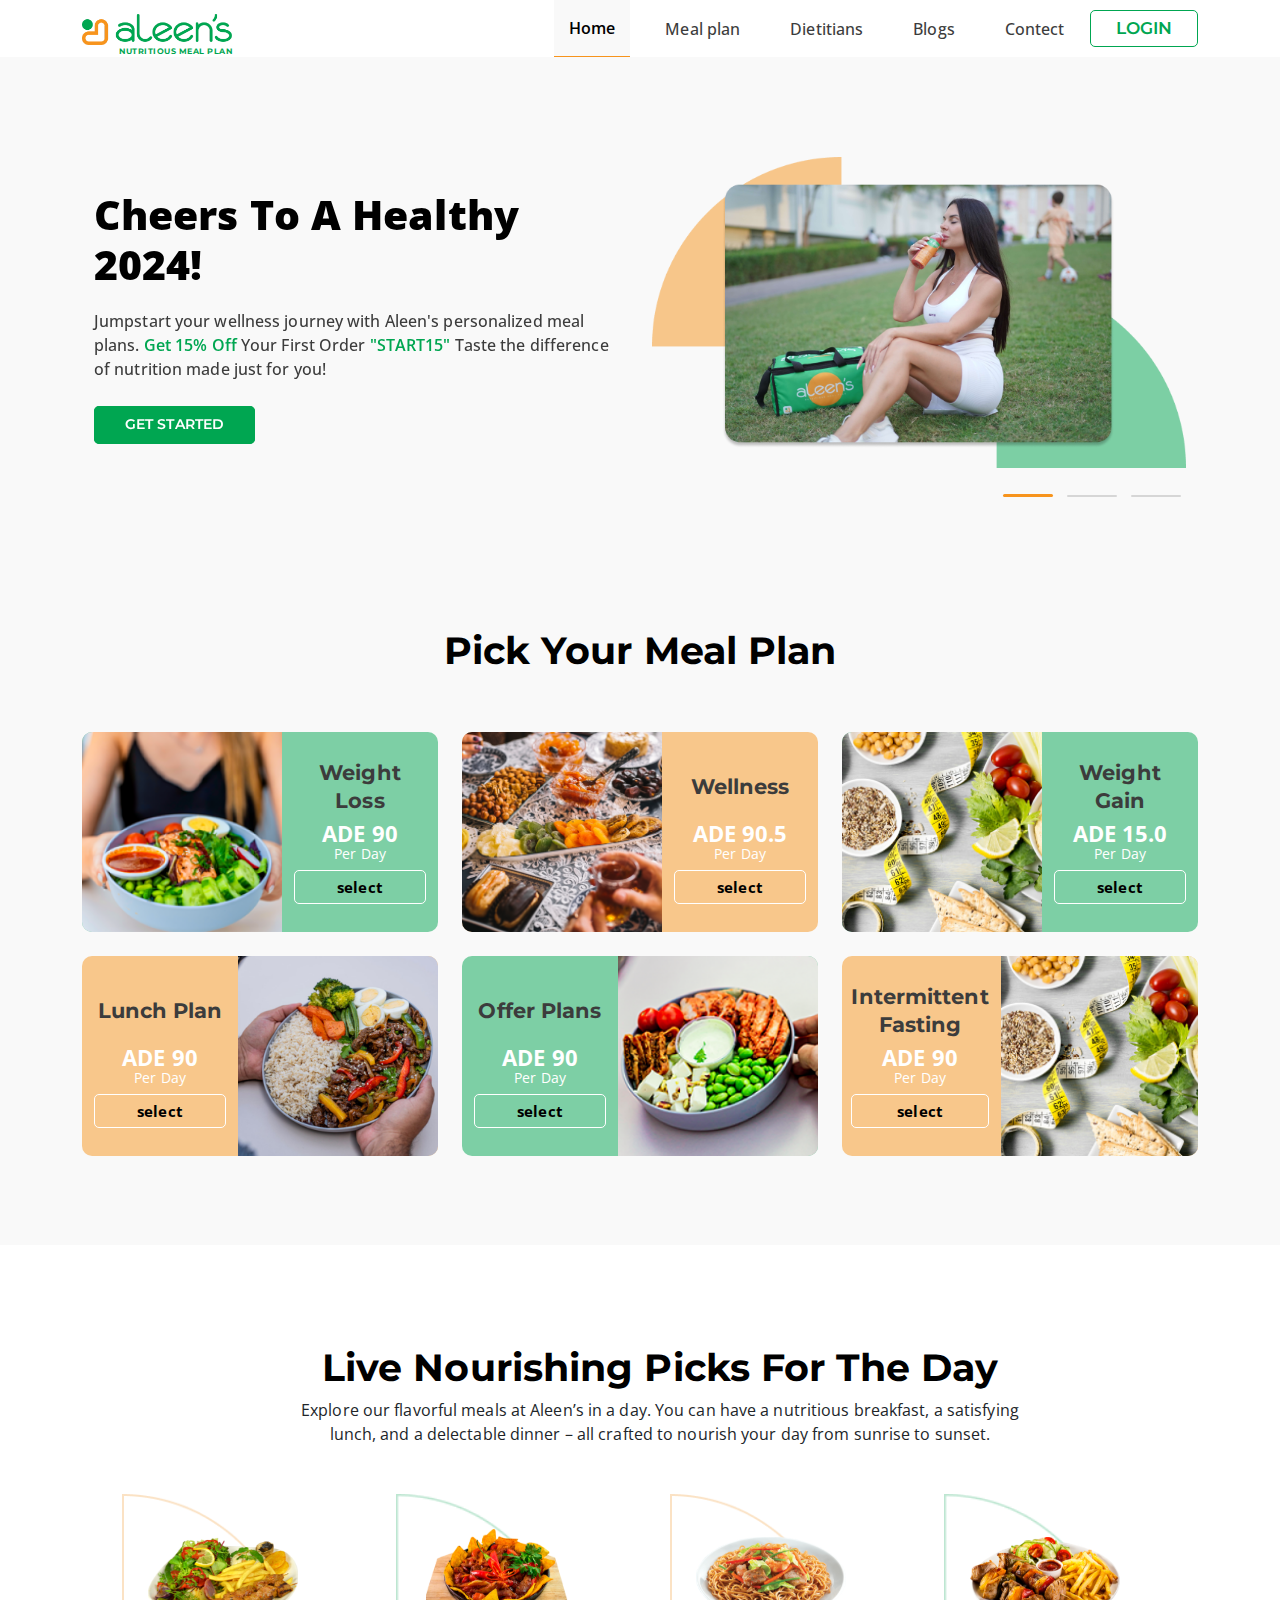
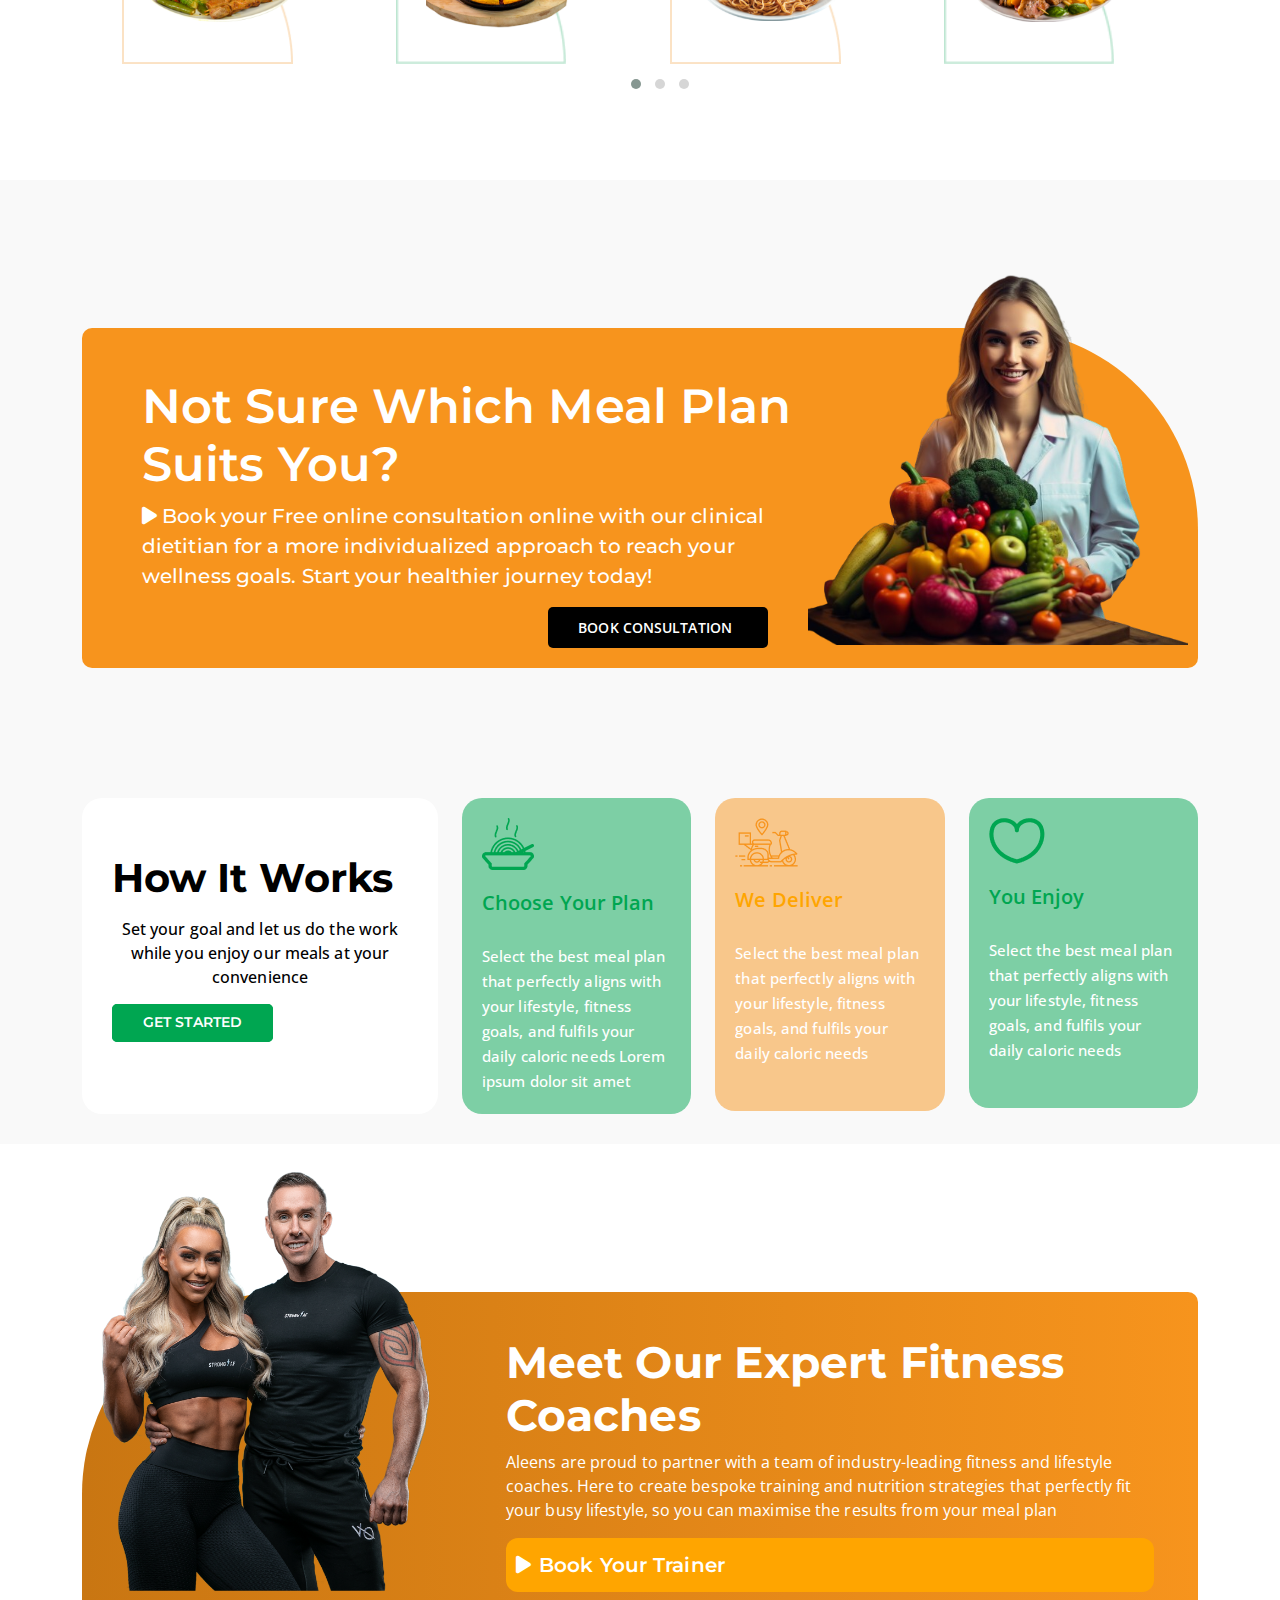
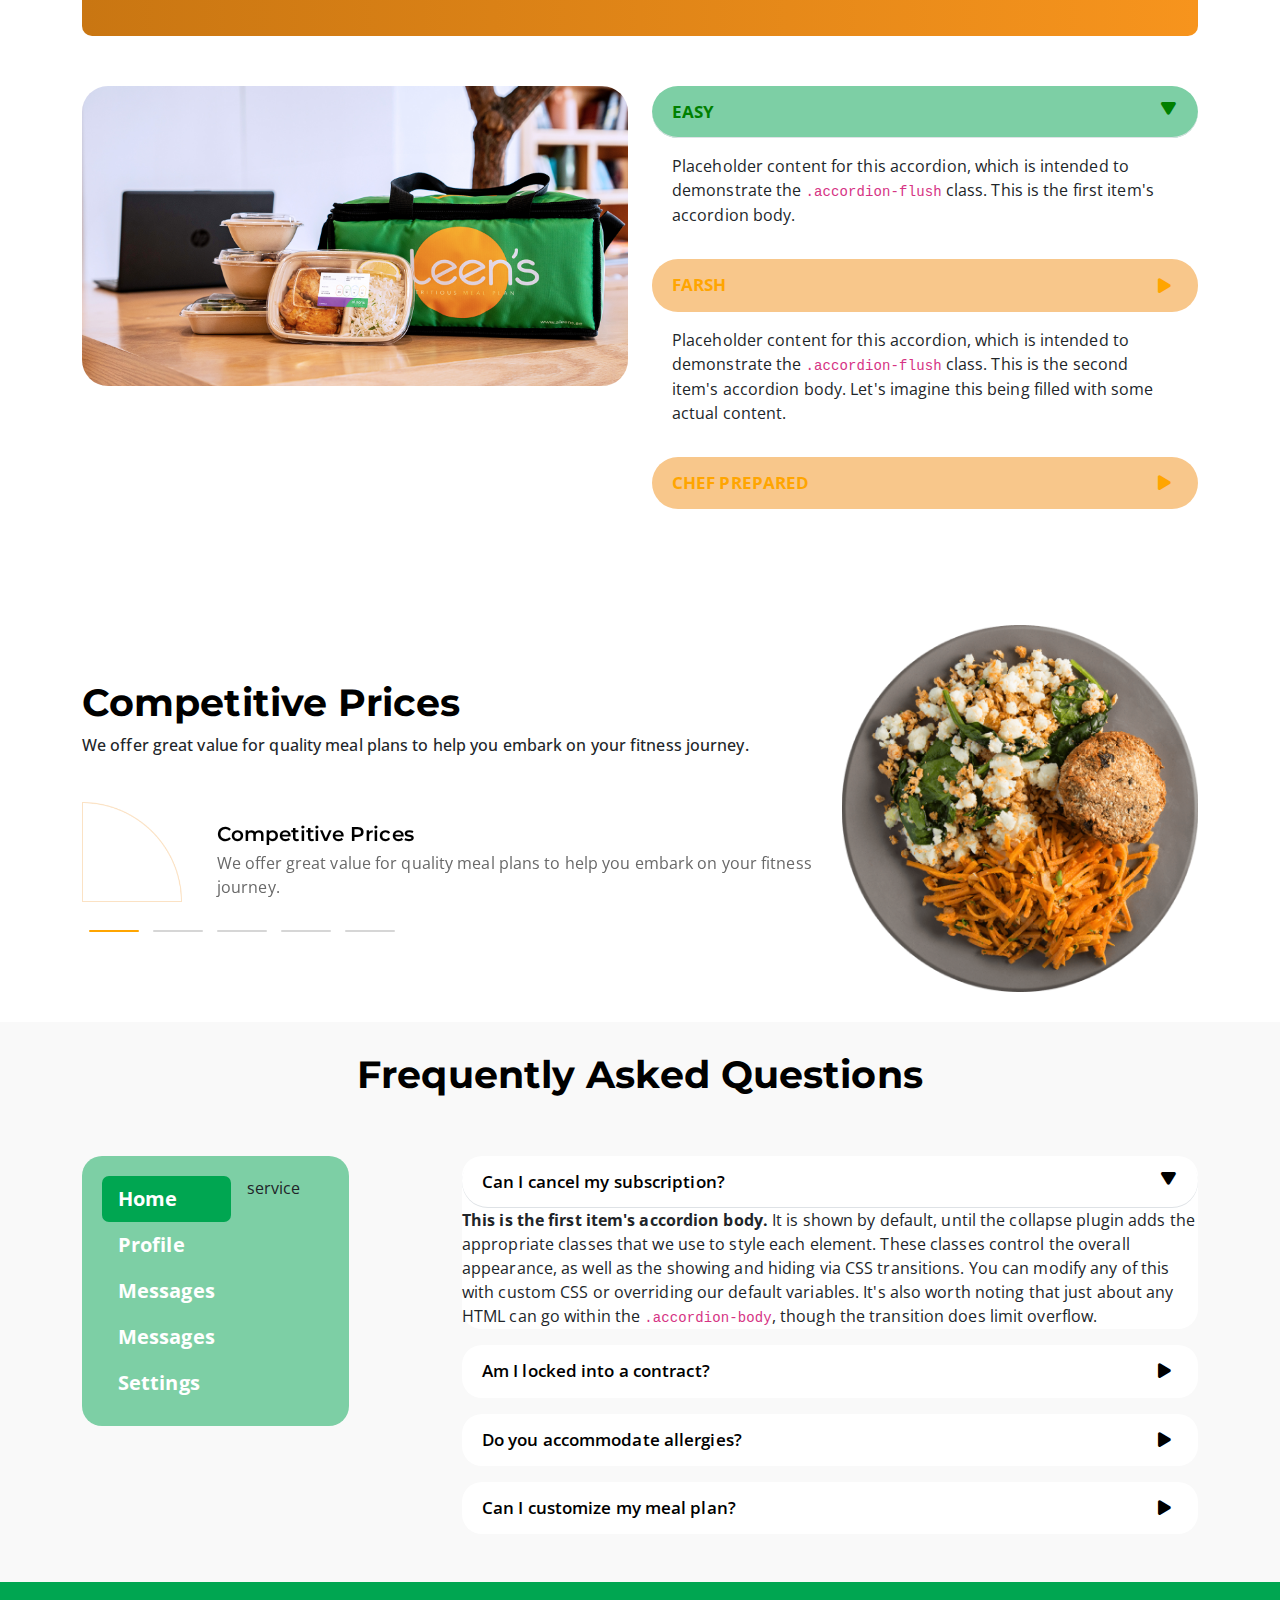
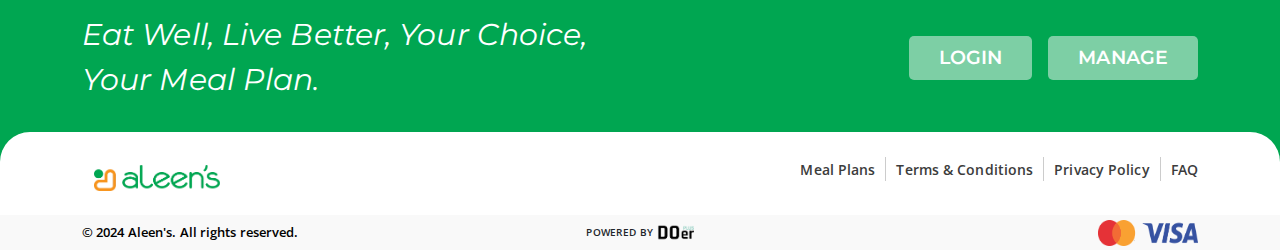
==== commit e9c5c6ed: "meal-template" ====
--- a/index.html
+++ b/index.html
@@ -1013,12 +1013,36 @@
                                                 <div class="p-content ">
                                                     <h3>Competitive Prices</h3>
                                                     <p>
-                                                        This swift delivery process ensures that the food reaches
-                                                the customer's doorstep while still at its peak of freshness.                                                    </p>
+                                                        We offer great value for quality meal plans to help you embark
+                                                        on your fitness
+                                                        journey.
+
+                                                    </p>
                                                 </div>
                                             </div>
                                         </div>
                                     </div>
+                                    <div class="item">
+                                        <div class="row align-items-center  ">
+
+                                            <div class="p-main-content d-flex ">
+                                                <div class="price-img">
+                                                    <img src="./assets/images/rec-orange.png">
+                                                </div>
+                                                <div class="p-content ">
+                                                    <h3>Competitive Prices</h3>
+                                                    <p>
+                                                        We offer great value for quality meal plans to help you embark
+                                                        on your fitness
+                                                        journey.
+
+                                                    </p>
+                                                </div>
+                                            </div>
+                                        </div>
+                                    </div>
+
+
                                     <div class="item">
                                         <div class="row align-items-center  ">
 
@@ -1079,26 +1103,6 @@
                                     </div>
 
 
-                                    <div class="item">
-                                        <div class="row align-items-center  ">
-
-                                            <div class="p-main-content d-flex ">
-                                                <div class="price-img">
-                                                    <img src="./assets/images/rec-orange.png">
-                                                </div>
-                                                <div class="p-content ">
-                                                    <h3>Competitive Prices</h3>
-                                                    <p>
-                                                        Lorem, ipsum dolor sit amet consectetur adipisicing elit.
-                                                        Perferendis Lorem ipsum dolor sit, amet consectetur adipisicing
-                                                        elit. Voluptates, vero.
-                                                    </p>
-                                                </div>
-                                            </div>
-                                        </div>
-                                    </div>
-
-
 
 
 
@@ -1120,6 +1124,146 @@
 
             </div>
         </section>
+        <section class="accordion-2 bg-custom-light">
+            <div class="container">
+                <div class="btn-accordion">
+                    <div class="row">
+                        <div class="col-12">
+                            <div class="btn-accordion-heading heading-section">
+                                <h2>Frequently Asked Questions</h2>
+                            </div>
+                        </div>
+                        <div class="col-lg-4 md-4 col-12 d-lg-block d-md-block d-none">
+                            <div class="btn-accor bg-custom-green mb-3">
+                                <div class="d-flex align-items-start">
+                                    <div class="nav flex-column nav-pills me-3" id="v-pills-tab" role="tablist" aria-orientation="vertical">
+                                      <button class="nav-link active" id="v-pills-home-tab" data-bs-toggle="pill" data-bs-target="#v-pills-home" type="button" role="tab" aria-controls="v-pills-home" aria-selected="true">Home</button>
+                                      <button class="nav-link" id="v-pills-profile-tab" data-bs-toggle="pill" data-bs-target="#v-pills-profile" type="button" role="tab" aria-controls="v-pills-profile" aria-selected="false">Profile</button>
+                                      <button class="nav-link" id="v-pills-messages-tab" data-bs-toggle="pill" data-bs-target="#v-pills-messages" type="button" role="tab" aria-controls="v-pills-messages" aria-selected="false">Messages</button>
+                                     
+                                     
+                                      <button class="nav-link" id="v-pills-messages-tab" data-bs-toggle="pill" data-bs-target="#v-pills-messages" type="button" role="tab" aria-controls="v-pills-messages" aria-selected="false">Messages</button>
+                                      <button class="nav-link" id="v-pills-settings-tab" data-bs-toggle="pill" data-bs-target="#v-pills-settings" type="button" role="tab" aria-controls="v-pills-settings" aria-selected="false">Settings</button>
+                                    </div>
+                                    <div class="tab-content" id="v-pills-tabContent">
+                                      <div class="tab-pane fade show active" id="v-pills-home" role="tabpanel" aria-labelledby="v-pills-home-tab" tabindex="0">service</div>
+                                      <div class="tab-pane fade" id="v-pills-profile" role="tabpanel" aria-labelledby="v-pills-profile-tab" tabindex="0">FAQ</div>
+                                      <div class="tab-pane fade" id="v-pills-disabled" role="tabpanel" aria-labelledby="v-pills-disabled-tab" tabindex="0">about</div>
+                                      <div class="tab-pane fade" id="v-pills-messages" role="tabpanel" aria-labelledby="v-pills-messages-tab" tabindex="0">contect</div>
+                                      <div class="tab-pane fade" id="v-pills-settings" role="tabpanel" aria-labelledby="v-pills-settings-tab" tabindex="0">male</div>  
+                                    </div>
+                                    
+                                  </div>
+                        
+
+                                                            </div>
+                        </div>
+                        <div class="col-lg-8 md-4 col-12">
+                            <div class="accordion" id="accordionExample">
+                                <div class="accordion-item mb-3">
+                                    <h2 class="accordion-header">
+                                        <button class="accordion-button" type="button" data-bs-toggle="collapse"
+                                            data-bs-target="#collapseOne" aria-expanded="true"
+                                            aria-controls="collapseOne">
+
+                                            Can I cancel my subscription?
+
+                                        </button>
+                                    </h2>
+                                    <div id="collapseOne" class="accordion-collapse "
+                                        data-bs-parent="#accordionExample">
+                                        <div class="accordion-header">
+                                            <strong>This is the first item's accordion body.</strong> It is shown by
+                                            default, until the collapse plugin adds the appropriate classes that we use
+                                            to style each element. These classes control the overall appearance, as well
+                                            as the showing and hiding via CSS transitions. You can modify any of this
+                                            with custom CSS or overriding our default variables. It's also worth noting
+                                            that just about any HTML can go within the <code>.accordion-body</code>,
+                                            though the transition does limit overflow.
+                                        </div>
+                                    </div>
+                                </div>
+                                <div class="accordion-item mb-3">
+                                    <h2 class="accordion-header">
+                                        <button class="accordion-button collapsed" type="button"
+                                            data-bs-toggle="collapse" data-bs-target="#collapseTwo"
+                                            aria-expanded="false" aria-controls="collapseTwo">
+                                            Am I locked into a contract?
+                                        </button>
+                                    </h2>
+                                    <div id="collapseTwo" class="accordion-collapse collapse"
+                                        data-bs-parent="#accordionExample">
+                                        <div class="accordion-body">
+                                            <strong>This is the second item's accordion body.</strong> It is hidden by
+                                            default, until the collapse plugin adds the appropriate classes that we use
+                                            to style each element. These classes control the overall appearance, as well
+                                            as the showing and hiding via CSS transitions. You can modify any of this
+                                            with custom CSS or overriding our default variables. It's also worth noting
+                                            that just about any HTML can go within the <code>.accordion-body</code>,
+                                            though the transition does limit overflow.
+                                        </div>
+                                    </div>
+                                </div>
+                                <div class="accordion-item mb-3">
+                                    <h2 class="accordion-header">
+                                        <button class="accordion-button collapsed" type="button"
+                                            data-bs-toggle="collapse" data-bs-target="#collapseThree"
+                                            aria-expanded="false" aria-controls="collapseThree">
+
+                                            Do you accommodate allergies?
+
+
+                                        </button>
+                                    </h2>
+                                    <div id="collapseThree" class="accordion-collapse collapse"
+                                        data-bs-parent="#accordionExample">
+                                        <div class="accordion-body">
+                                            <strong>This is the third item's accordion body.</strong> It is hidden by
+                                            default, until the collapse plugin adds the appropriate classes that we use
+                                            to style each element. These classes control the overall appearance, as well
+                                            as the showing and hiding via CSS transitions. You can modify any of this
+                                            with custom CSS or overriding our default variables. It's also worth noting
+                                            that just about any HTML can go within the <code>.accordion-body</code>,
+                                            though the transition does limit overflow.
+                                        </div>
+                                    </div>
+                                </div>
+                                <div class="accordion-item mb-5">
+                                    <h2 class="accordion-header">
+                                        <button class="accordion-button collapsed" type="button"
+                                            data-bs-toggle="collapse" data-bs-target="#collapseThree"
+                                            aria-expanded="false" aria-controls="collapseThree">
+
+                                            Can I customize my meal plan?
+
+                                        </button>
+                                    </h2>
+                                    <div id="collapseThree" class="accordion-collapse collapse"
+                                        data-bs-parent="#accordionExample">
+                                        <div class="accordion-body">
+                                            <strong>This is the third item's accordion body.</strong> It is hidden by
+                                            default, until the collapse plugin adds the appropriate classes that we use
+                                            to style each element. These classes control the overall appearance, as well
+                                            as the showing and hiding via CSS transitions. You can modify any of this
+                                            with custom CSS or overriding our default variables. It's also worth noting
+                                            that just about any HTML can go within the <code>.accordion-body</code>,
+                                            though the transition does limit overflow.
+                                        </div>
+                                    </div>
+                                </div>
+
+                            </div>
+                        </div>
+                    </div>
+                </div>
+            </div>
+
+        </section>
+
+       
+
+
+
     </main>
 
     <footer>
--- a/assets/css/style.css
+++ b/assets/css/style.css
@@ -588,7 +588,7 @@
     border-radius: 26px;
     margin-bottom: 20px;
 }
- .accordion-button{
+.accordion-button{
     background-color: #F8C78B;
     color: orange ;
     font-weight: 700;
@@ -623,7 +623,7 @@
     font-family: "Font Awesome 6 Free";
     content: "\f04b";
 }
-.accordion-flush>.accordion-item>.accordion-header .accordion-button, .accordion-flush>.accordion-item>.accordion-header .accordion-button.collapsed{
+ .accordion-flush>.accordion-item>.accordion-header .accordion-button, .accordion-flush>.accordion-item>.accordion-header .accordion-button.collapsed{
     border-radius: 26px;
 }
 .accordion-button:not(.collapsed)::after{
@@ -692,6 +692,53 @@
 #Competitive-Prices-slider .owl-dots .owl-dot.active span, .owl-theme .owl-dots .owl-dot:hover span{
     background-color: orange;
 }
+/* .accordion-2 */
+/* btn-box--- */
+.btn-accor{
+    border-radius: 20px;
+    padding: 20px;
+    width: 75%;
+}
+.btn-accor .nav-link {
+    color: white;
+    font-size: 20px;
+    font-family: "Open Sans", sans-serif;
+    font-weight: 700;
+    text-align: left;
+}
+.nav-pills .nav-link.active, .nav-pills .show>.nav-link{
+    background-color: var(--green);
+    border-radius: 7px;
+}
+/* .accordion-style */
+#accordionExample .accordion-header .accordion-button{
+    background-color: var(--white);
+    border-radius: 50px;
+    color: var(--black);
+    font-weight: 600;
+
+}
+#accordionExample .accordion-header .accordion-button:hover{
+    color: var(--green);
+}
+#accordionExample .accordion-header .accordion-button:hover{
+    background-color: white;
+}
+#accordionExample .accordion-item{
+    border-radius: 20px ;
+    border: 0;
+
+}
+#accordionExample .accordion-button{
+    color: #000;
+
+}
+#accordionExample .accordion-button:hover{
+    color: #00A651;
+}
+
+
+
  
 
 
--- a/assets/css/responsive.css
+++ b/assets/css/responsive.css
@@ -554,6 +554,15 @@
 .prices-slider .price-img img{
     margin-top: 40px;
 }
+#Competitive-Prices-slider .owl-dots{
+    align-items: center;
+    justify-content: center;
+}
+/* accordion-2--- */
+.btn-accordion-heading h2{
+    font-size: 24px;
+    margin-top: 30px;
+}
 
 
 
@@ -649,6 +658,11 @@
     /* top: -250px; */
     left:40px;
 }
+/* accordion-2--- */
+.btn-accordion-heading{
+    font-size: 24px;
+}
+
 
 
 
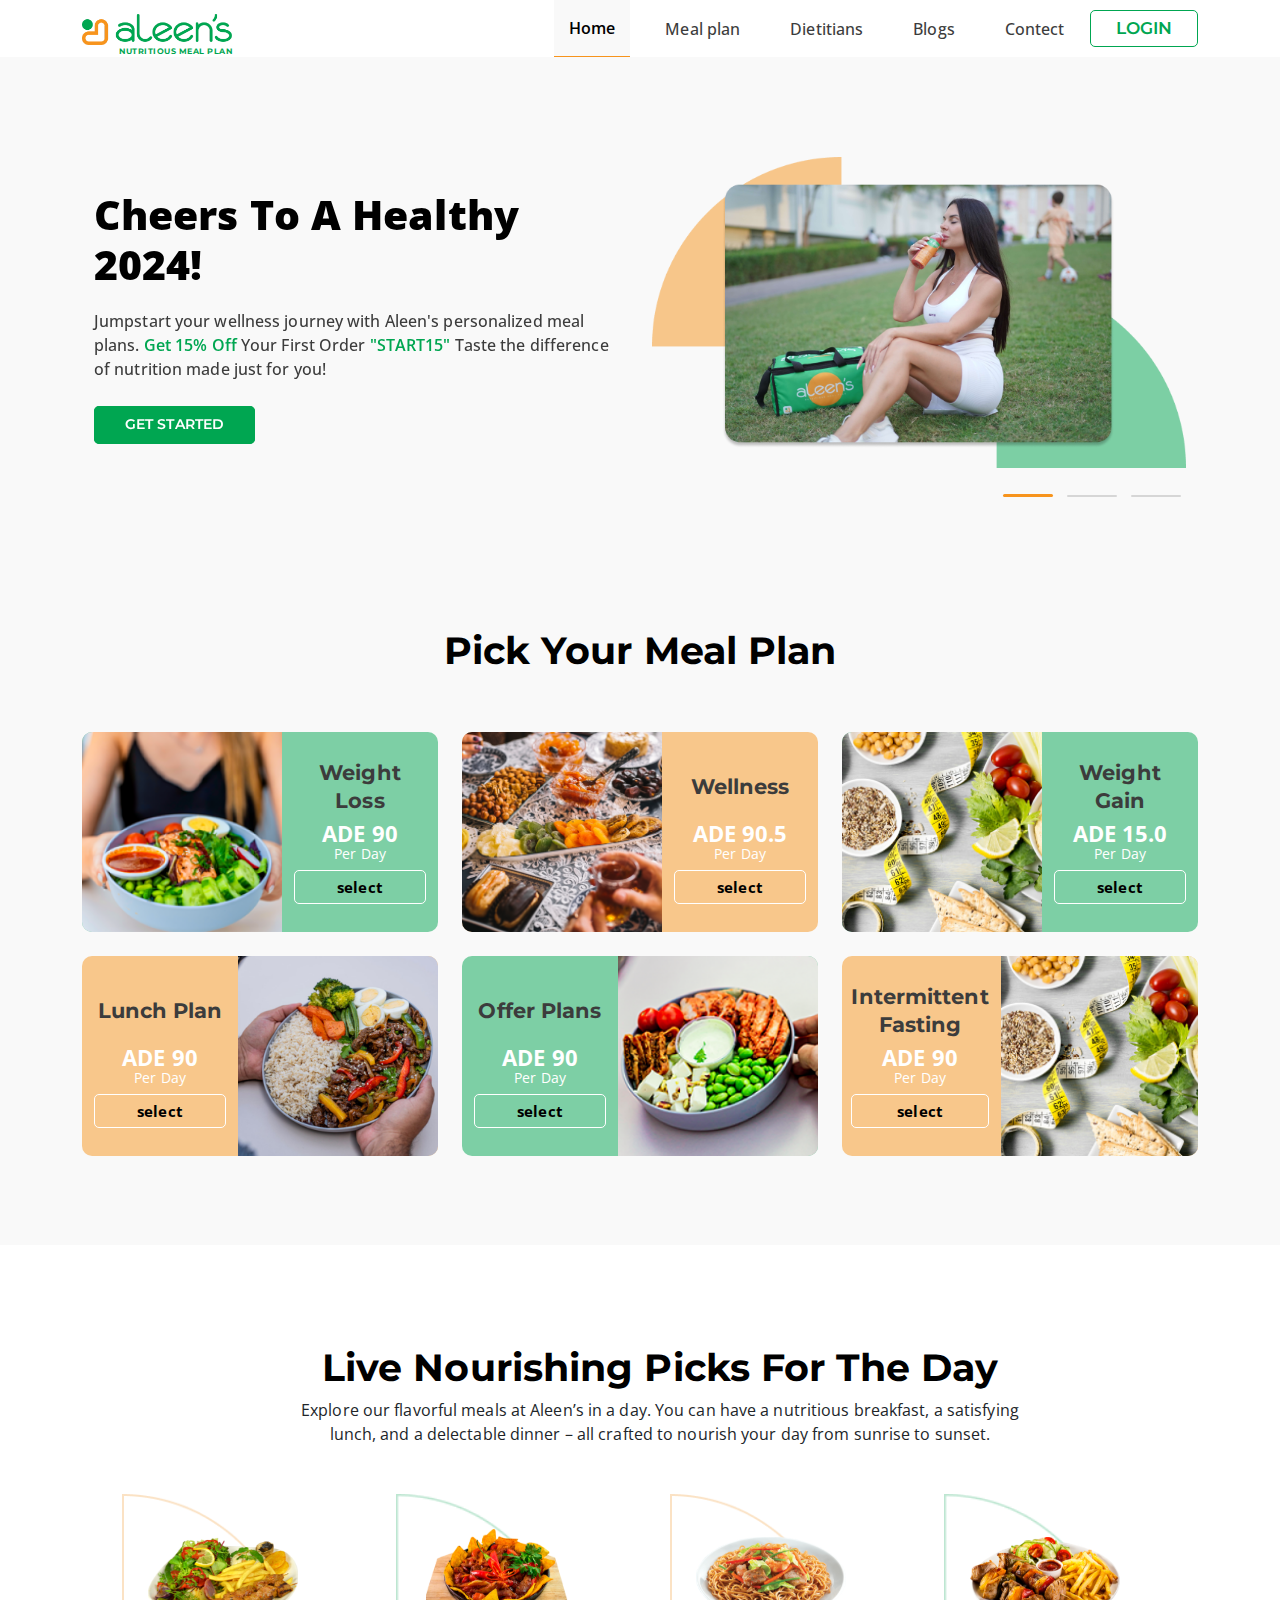
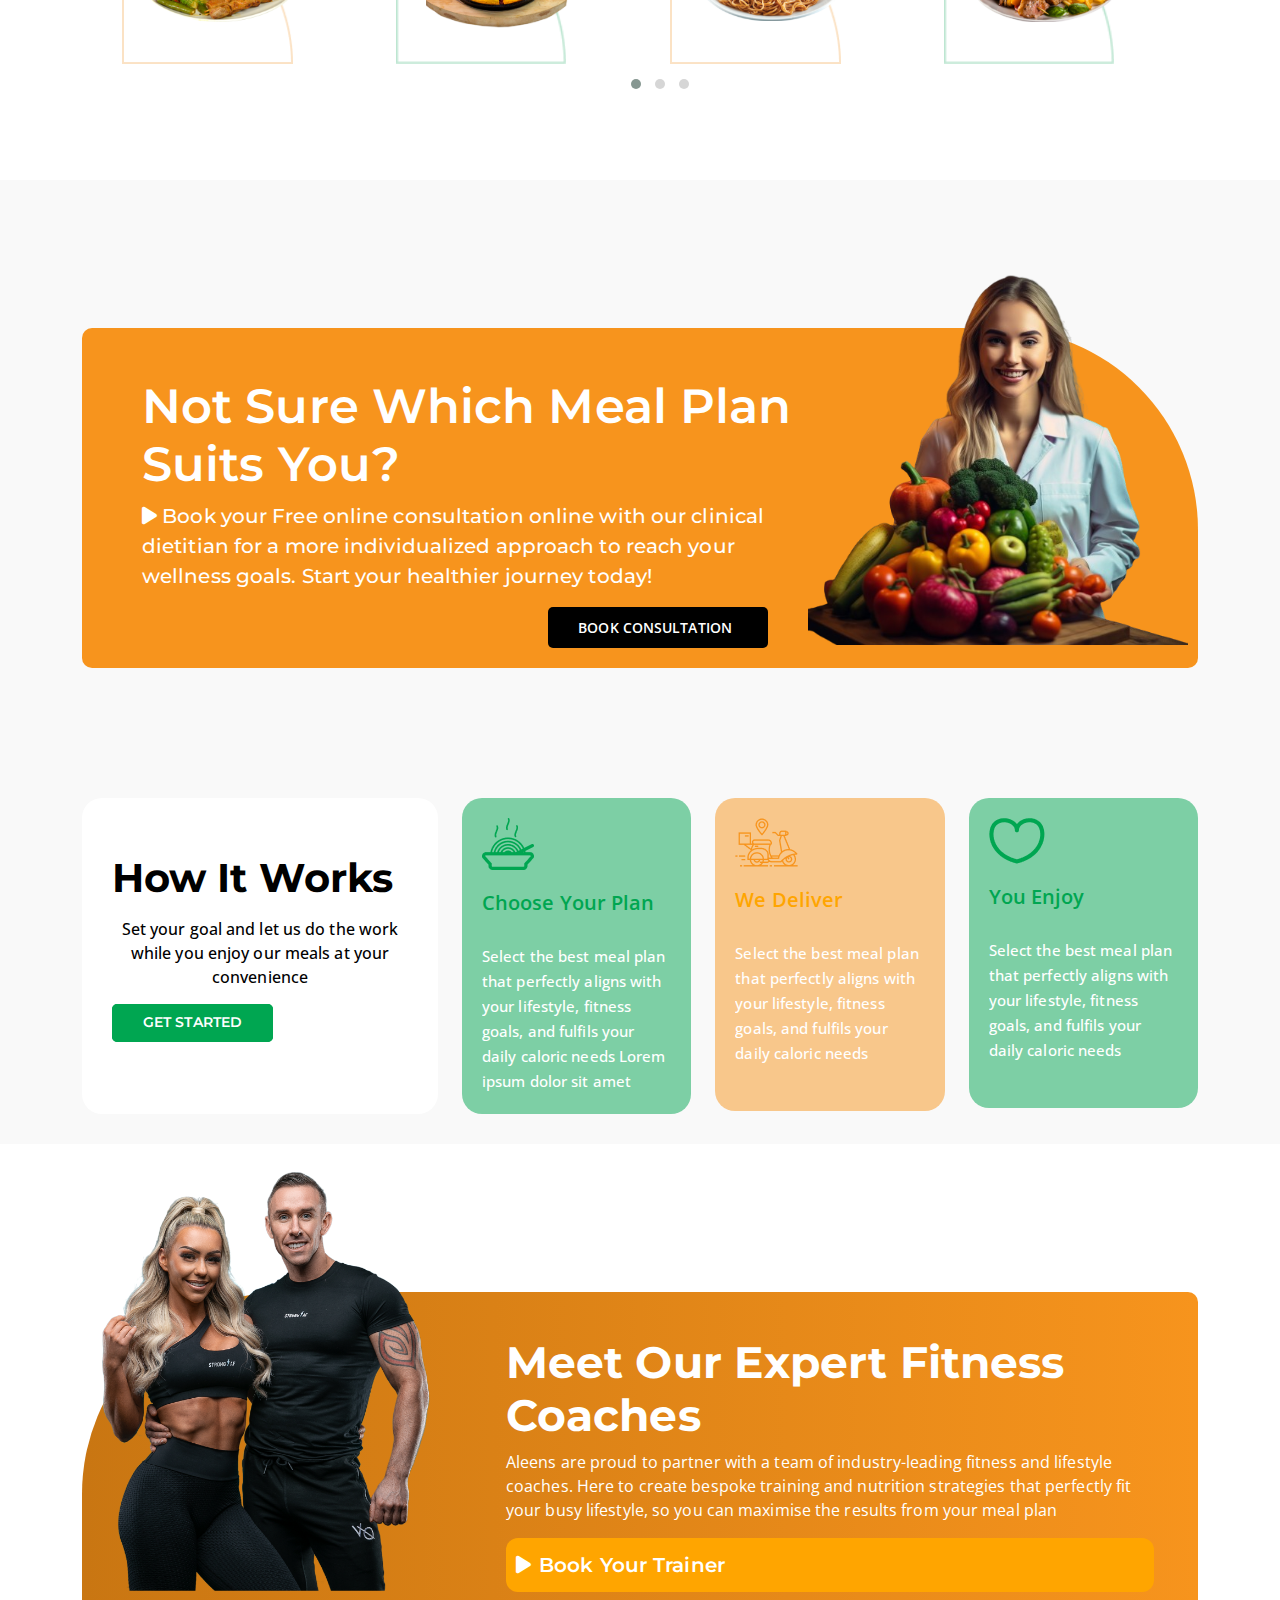
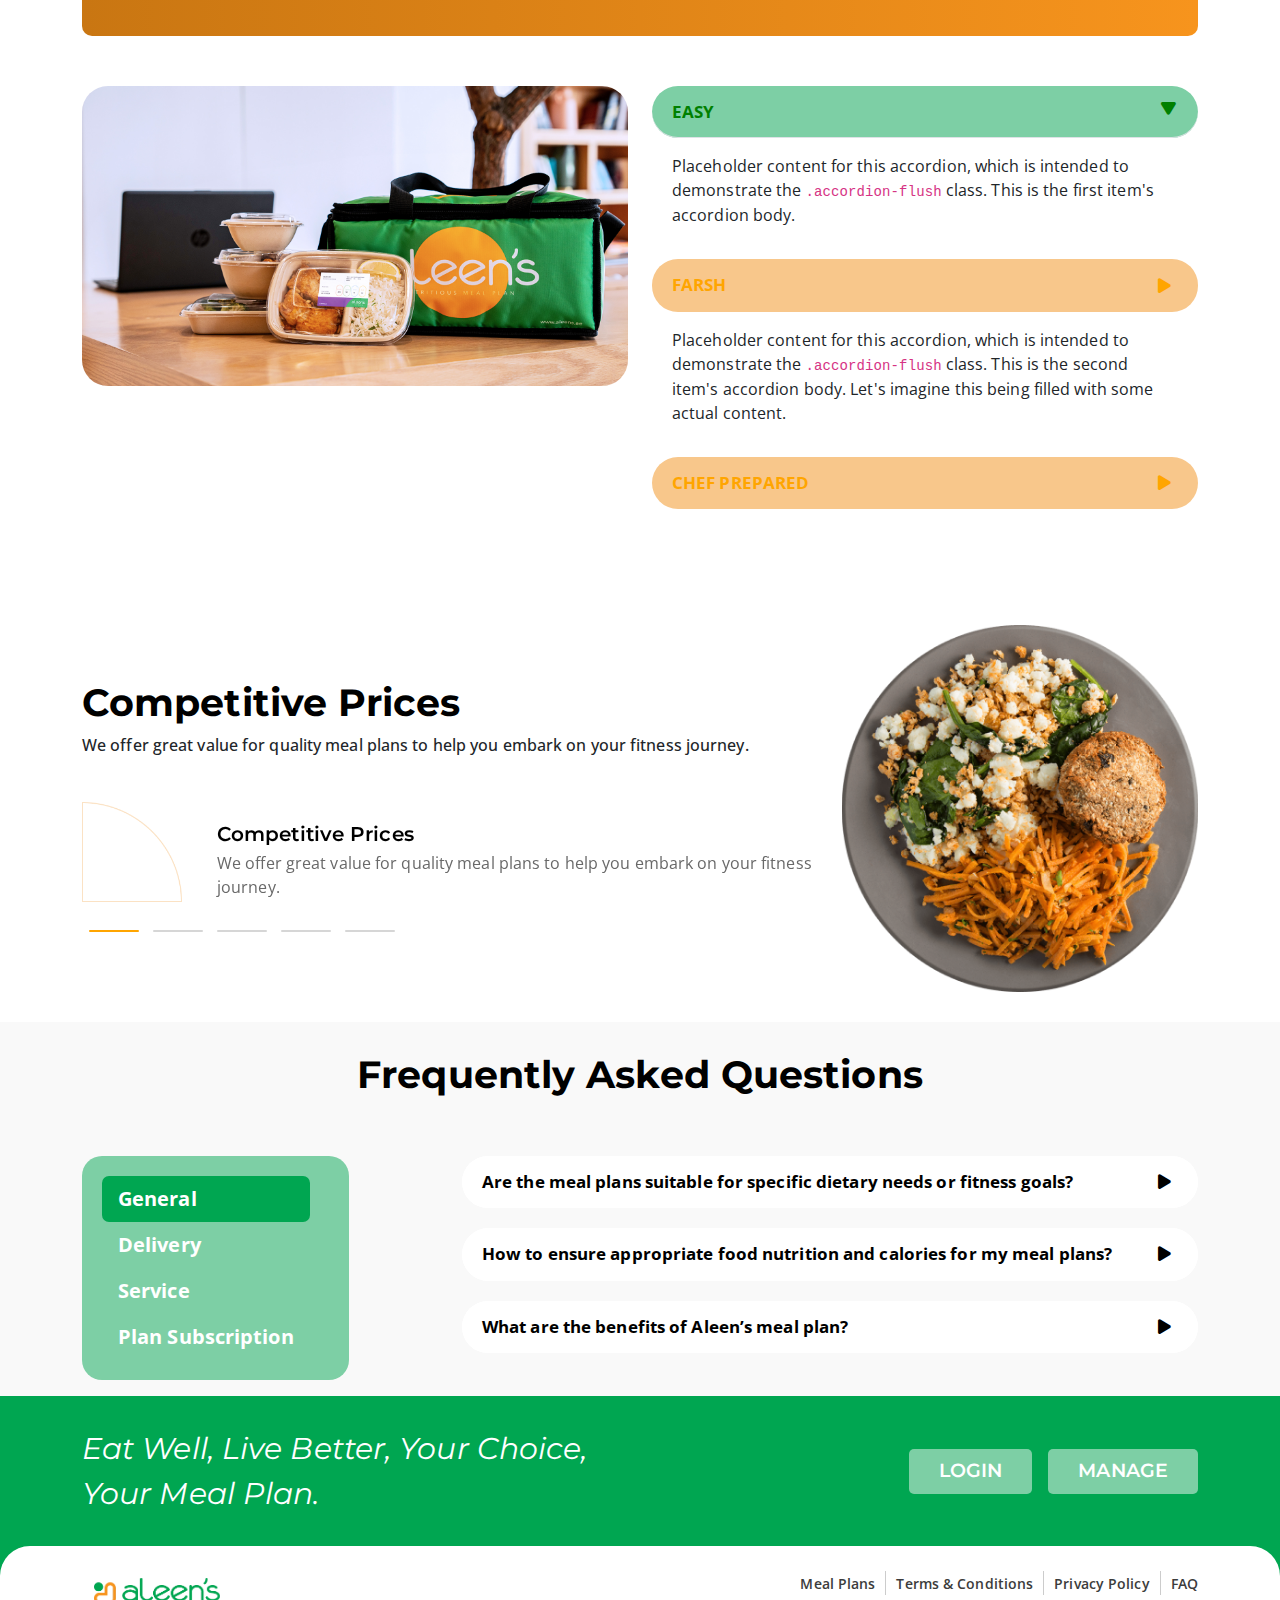
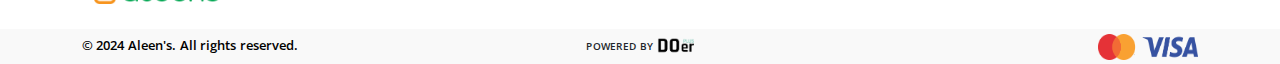
==== commit 9b346d23: "meal-tempate" ====
--- a/index.html
+++ b/index.html
@@ -1136,131 +1136,433 @@
                         <div class="col-lg-4 md-4 col-12 d-lg-block d-md-block d-none">
                             <div class="btn-accor bg-custom-green mb-3">
                                 <div class="d-flex align-items-start">
-                                    <div class="nav flex-column nav-pills me-3" id="v-pills-tab" role="tablist" aria-orientation="vertical">
-                                      <button class="nav-link active" id="v-pills-home-tab" data-bs-toggle="pill" data-bs-target="#v-pills-home" type="button" role="tab" aria-controls="v-pills-home" aria-selected="true">Home</button>
-                                      <button class="nav-link" id="v-pills-profile-tab" data-bs-toggle="pill" data-bs-target="#v-pills-profile" type="button" role="tab" aria-controls="v-pills-profile" aria-selected="false">Profile</button>
-                                      <button class="nav-link" id="v-pills-messages-tab" data-bs-toggle="pill" data-bs-target="#v-pills-messages" type="button" role="tab" aria-controls="v-pills-messages" aria-selected="false">Messages</button>
-                                     
-                                     
-                                      <button class="nav-link" id="v-pills-messages-tab" data-bs-toggle="pill" data-bs-target="#v-pills-messages" type="button" role="tab" aria-controls="v-pills-messages" aria-selected="false">Messages</button>
-                                      <button class="nav-link" id="v-pills-settings-tab" data-bs-toggle="pill" data-bs-target="#v-pills-settings" type="button" role="tab" aria-controls="v-pills-settings" aria-selected="false">Settings</button>
-                                    </div>
-                                    <div class="tab-content" id="v-pills-tabContent">
-                                      <div class="tab-pane fade show active" id="v-pills-home" role="tabpanel" aria-labelledby="v-pills-home-tab" tabindex="0">service</div>
-                                      <div class="tab-pane fade" id="v-pills-profile" role="tabpanel" aria-labelledby="v-pills-profile-tab" tabindex="0">FAQ</div>
-                                      <div class="tab-pane fade" id="v-pills-disabled" role="tabpanel" aria-labelledby="v-pills-disabled-tab" tabindex="0">about</div>
-                                      <div class="tab-pane fade" id="v-pills-messages" role="tabpanel" aria-labelledby="v-pills-messages-tab" tabindex="0">contect</div>
-                                      <div class="tab-pane fade" id="v-pills-settings" role="tabpanel" aria-labelledby="v-pills-settings-tab" tabindex="0">male</div>  
-                                    </div>
-                                    
-                                  </div>
-                        
-
-                                                            </div>
+                                    <div class="nav flex-column nav-pills me-3" id="v-pills-tab" role="tablist"
+                                        aria-orientation="vertical">
+                                        <button class="nav-link active" id="v-pills-home-tab" data-bs-toggle="pill"
+                                            data-bs-target="#v-pills-home" type="button" role="tab"
+                                            aria-controls="v-pills-home" aria-selected="true">General</button>
+                                        <button class="nav-link" id="v-pills-profile-tab" data-bs-toggle="pill"
+                                            data-bs-target="#v-pills-profile" type="button" role="tab"
+                                            aria-controls="v-pills-profile" aria-selected="false">Delivery</button>
+                                        <button class="nav-link" id="v-pills-messages-tab" data-bs-toggle="pill"
+                                            data-bs-target="#v-pills-messages" type="button" role="tab"
+                                            aria-controls="v-pills-messages" aria-selected="false">Service</button>
+
+
+                                        <button class="nav-link" id="v-pills-messages-tab" data-bs-toggle="pill"
+                                            data-bs-target="#v-pills-settings" type="button" role="tab"
+                                            aria-controls="v-pills-messages" aria-selected="false">Plan
+                                            Subscription</button>
+
+                                    </div>
+                                    <!-- <div class="tab-content" id="v-pills-tabContent">
+                                        <div class="tab-pane fade show active" id="v-pills-home" role="tabpanel"
+                                            aria-labelledby="v-pills-home-tab" tabindex="0">service</div>
+                                        <div class="tab-pane fade" id="v-pills-profile" role="tabpanel"
+                                            aria-labelledby="v-pills-profile-tab" tabindex="0">FAQ</div>
+                                        <div class="tab-pane fade" id="v-pills-disabled" role="tabpanel"
+                                            aria-labelledby="v-pills-disabled-tab" tabindex="0">about</div>
+                                        <div class="tab-pane fade" id="v-pills-messages" role="tabpanel"
+                                            aria-labelledby="v-pills-messages-tab" tabindex="0">contect</div>
+                                        <div class="tab-pane fade" id="v-pills-settings" role="tabpanel"
+                                            aria-labelledby="v-pills-settings-tab" tabindex="0">male</div>
+                                    </div> -->
+
+                                </div>
+
+
+                            </div>
                         </div>
                         <div class="col-lg-8 md-4 col-12">
-                            <div class="accordion" id="accordionExample">
-                                <div class="accordion-item mb-3">
-                                    <h2 class="accordion-header">
-                                        <button class="accordion-button" type="button" data-bs-toggle="collapse"
-                                            data-bs-target="#collapseOne" aria-expanded="true"
-                                            aria-controls="collapseOne">
-
-                                            Can I cancel my subscription?
-
-                                        </button>
-                                    </h2>
-                                    <div id="collapseOne" class="accordion-collapse "
-                                        data-bs-parent="#accordionExample">
-                                        <div class="accordion-header">
-                                            <strong>This is the first item's accordion body.</strong> It is shown by
-                                            default, until the collapse plugin adds the appropriate classes that we use
-                                            to style each element. These classes control the overall appearance, as well
-                                            as the showing and hiding via CSS transitions. You can modify any of this
-                                            with custom CSS or overriding our default variables. It's also worth noting
-                                            that just about any HTML can go within the <code>.accordion-body</code>,
-                                            though the transition does limit overflow.
-                                        </div>
-                                    </div>
-                                </div>
-                                <div class="accordion-item mb-3">
-                                    <h2 class="accordion-header">
-                                        <button class="accordion-button collapsed" type="button"
-                                            data-bs-toggle="collapse" data-bs-target="#collapseTwo"
-                                            aria-expanded="false" aria-controls="collapseTwo">
-                                            Am I locked into a contract?
-                                        </button>
-                                    </h2>
-                                    <div id="collapseTwo" class="accordion-collapse collapse"
-                                        data-bs-parent="#accordionExample">
-                                        <div class="accordion-body">
-                                            <strong>This is the second item's accordion body.</strong> It is hidden by
-                                            default, until the collapse plugin adds the appropriate classes that we use
-                                            to style each element. These classes control the overall appearance, as well
-                                            as the showing and hiding via CSS transitions. You can modify any of this
-                                            with custom CSS or overriding our default variables. It's also worth noting
-                                            that just about any HTML can go within the <code>.accordion-body</code>,
-                                            though the transition does limit overflow.
-                                        </div>
-                                    </div>
-                                </div>
-                                <div class="accordion-item mb-3">
-                                    <h2 class="accordion-header">
-                                        <button class="accordion-button collapsed" type="button"
-                                            data-bs-toggle="collapse" data-bs-target="#collapseThree"
-                                            aria-expanded="false" aria-controls="collapseThree">
-
-                                            Do you accommodate allergies?
-
-
-                                        </button>
-                                    </h2>
-                                    <div id="collapseThree" class="accordion-collapse collapse"
-                                        data-bs-parent="#accordionExample">
-                                        <div class="accordion-body">
-                                            <strong>This is the third item's accordion body.</strong> It is hidden by
-                                            default, until the collapse plugin adds the appropriate classes that we use
-                                            to style each element. These classes control the overall appearance, as well
-                                            as the showing and hiding via CSS transitions. You can modify any of this
-                                            with custom CSS or overriding our default variables. It's also worth noting
-                                            that just about any HTML can go within the <code>.accordion-body</code>,
-                                            though the transition does limit overflow.
-                                        </div>
-                                    </div>
-                                </div>
-                                <div class="accordion-item mb-5">
-                                    <h2 class="accordion-header">
-                                        <button class="accordion-button collapsed" type="button"
-                                            data-bs-toggle="collapse" data-bs-target="#collapseThree"
-                                            aria-expanded="false" aria-controls="collapseThree">
-
-                                            Can I customize my meal plan?
-
-                                        </button>
-                                    </h2>
-                                    <div id="collapseThree" class="accordion-collapse collapse"
-                                        data-bs-parent="#accordionExample">
-                                        <div class="accordion-body">
-                                            <strong>This is the third item's accordion body.</strong> It is hidden by
-                                            default, until the collapse plugin adds the appropriate classes that we use
-                                            to style each element. These classes control the overall appearance, as well
-                                            as the showing and hiding via CSS transitions. You can modify any of this
-                                            with custom CSS or overriding our default variables. It's also worth noting
-                                            that just about any HTML can go within the <code>.accordion-body</code>,
-                                            though the transition does limit overflow.
-                                        </div>
-                                    </div>
-                                </div>
-
-                            </div>
-                        </div>
+                            <div class="tab-content" id="v-pills-tabContent">
+                                <div class="tab-pane fade show active" id="v-pills-home" role="tabpanel"
+                                    aria-labelledby="v-pills-home-tab" tabindex="0">
+                                    <div class="accordion" id="general">
+                                        <div class="accordion-item">
+                                            <h2 class="accordion-header" id="headingOne">
+                                                <button class="accordion-button collapsed" type="button"
+                                                    data-bs-toggle="collapse" data-bs-target="#generalOne"
+                                                    aria-expanded="false" aria-controls="generalOne">
+                                                    
+                                                Are the meal plans suitable for specific dietary needs or
+                                                fitness goals?
+                                            
+                                                </button>
+                                            </h2>
+                                            <div id="generalOne" class="accordion-collapse collapse"
+                                                aria-labelledby="headingOne" data-bs-parent="#general">
+                                                <div class="accordion-body">
+                                                    <strong>This is the first item's accordion body.</strong> It is
+                                                    shown by
+                                                    default, until the collapse plugin adds the appropriate classes that
+                                                    we use
+                                                    to style each element. These classes control the overall appearance,
+                                                    as well
+                                                    as the showing and hiding via CSS transitions. You can modify any of
+                                                    this
+                                                    with custom CSS or overriding our default variables. It's also worth
+                                                    noting
+                                                    that just about any HTML can go within the
+                                                    <code>.accordion-body</code>,
+                                                    though the transition does limit overflow.
+                                                </div>
+                                            </div>
+                                        </div>
+                                        <div class="accordion-item">
+                                            <h2 class="accordion-header" id="headingTwo">
+                                                <button class="accordion-button collapsed" type="button"
+                                                    data-bs-toggle="collapse" data-bs-target="#collapseTwo"
+                                                    aria-expanded="false" aria-controls="collapseTwo">
+                                                    
+                                                
+                                                    How to ensure appropriate food nutrition and calories for my
+                                                    meal plans?
+                                                
+                                                </button>
+                                            </h2>
+                                            <div id="collapseTwo" class="accordion-collapse collapse"
+                                                aria-labelledby="headingTwo" data-bs-parent="#general">
+                                                <div class="accordion-body">
+                                                    <strong>This is the second item's accordion body.</strong> It is
+                                                    hidden by
+                                                    default, until the collapse plugin adds the appropriate classes that
+                                                    we use
+                                                    to style each element. These classes control the overall appearance,
+                                                    as well
+                                                    as the showing and hiding via CSS transitions. You can modify any of
+                                                    this
+                                                    with custom CSS or overriding our default variables. It's also worth
+                                                    noting
+                                                    that just about any HTML can go within the
+                                                    <code>.accordion-body</code>,
+                                                    though the transition does limit overflow.
+                                                </div>
+                                            </div>
+                                        </div>
+                                        <div class="accordion-item">
+                                            <h2 class="accordion-header" id="headingThree">
+                                                <button class="accordion-button collapsed" type="button"
+                                                    data-bs-toggle="collapse" data-bs-target="#collapseThree"
+                                                    aria-expanded="false" aria-controls="collapseThree">
+                                                
+                                                    What are the benefits of Aleen’s meal plan?
+                                            
+                                                </button>
+                                            </h2>
+                                            <div id="collapseThree" class="accordion-collapse collapse"
+                                                aria-labelledby="headingThree" data-bs-parent="#general">
+                                                <div class="accordion-body">
+                                                    <strong>This is the third item's accordion body.</strong> It is
+                                                    hidden by
+                                                    default, until the collapse plugin adds the appropriate classes that
+                                                    we use
+                                                    to style each element. These classes control the overall appearance,
+                                                    as well
+                                                    as the showing and hiding via CSS transitions. You can modify any of
+                                                    this
+                                                    with custom CSS or overriding our default variables. It's also worth
+                                                    noting
+                                                    that just about any HTML can go within the
+                                                    <code>.accordion-body</code>,
+                                                    though the transition does limit overflow.
+                                                </div>
+                                            </div>
+                                        </div>
+                                    </div>
+                                </div>
+
+
+                                <div class="tab-pane fade" id="v-pills-profile" role="tabpanel"
+                                    aria-labelledby="v-pills-profile-tab" tabindex="0">
+
+                                    <div class="accordion" id="Delivery">
+                                        <div class="accordion-item">
+                                            <h2 class="accordion-header" id="headingOne">
+                                                <button class="accordion-button collapsed" type="button"
+                                                    data-bs-toggle="collapse" data-bs-target="#deliveryOne"
+                                                    aria-expanded="false" aria-controls="DeliveryOne">
+                                                    
+                                                What are the benefits of Aleen’s meal plan?
+                                            
+                                                </button>
+                                            </h2>
+                                            <div id="generalOne" class="accordion-collapse collapse"
+                                                aria-labelledby="headingOne" data-bs-parent="#Delivery">
+                                                <div class="accordion-body">
+                                                    <strong>This is the first item's accordion body.</strong> It is
+                                                    shown by
+                                                    default, until the collapse plugin adds the appropriate classes that
+                                                    we use
+                                                    to style each element. These classes control the overall appearance,
+                                                    as well
+                                                    as the showing and hiding via CSS transitions. You can modify any of
+                                                    this
+                                                    with custom CSS or overriding our default variables. It's also worth
+                                                    noting
+                                                    that just about any HTML can go within the
+                                                    <code>.accordion-body</code>,
+                                                    though the transition does limit overflow.
+                                                </div>
+                                            </div>
+                                        </div>
+                                        <div class="accordion-item">
+                                            <h2 class="accordion-header" id="headingTwo">
+                                                <button class="accordion-button collapsed" type="button"
+                                                    data-bs-toggle="collapse" data-bs-target="#DeliveryTwo"
+                                                    aria-expanded="false" aria-controls="DeliveryTwo">
+                                                    
+                                                Am I locked into a contract?
+                                            
+                                                </button>
+                                            </h2>
+                                            <div id="collapseTwo" class="accordion-collapse collapse"
+                                                aria-labelledby="headingTwo" data-bs-parent="#Delivery">
+                                                <div class="accordion-body">
+                                                    <strong>This is the second item's accordion body.</strong> It is
+                                                    hidden by
+                                                    default, until the collapse plugin adds the appropriate classes that
+                                                    we use
+                                                    to style each element. These classes control the overall appearance,
+                                                    as well
+                                                    as the showing and hiding via CSS transitions. You can modify any of
+                                                    this
+                                                    with custom CSS or overriding our default variables. It's also worth
+                                                    noting
+                                                    that just about any HTML can go within the
+                                                    <code>.accordion-body</code>,
+                                                    though the transition does limit overflow.
+                                                </div>
+                                            </div>
+                                        </div>
+                                        <div class="accordion-item">
+                                            <h2 class="accordion-header" id="headingThree">
+                                                <button class="accordion-button collapsed" type="button"
+                                                    data-bs-toggle="collapse" data-bs-target="#DeliveryThree"
+                                                    aria-expanded="false" aria-controls="#DeliveryThree">
+                                                    
+                                                How long do my meals last?
+                                            
+                                                </button>
+                                            </h2>
+                                            <div id="collapseThree" class="accordion-collapse collapse"
+                                                aria-labelledby="headingThree" data-bs-parent="#Delivery">
+                                                <div class="accordion-body">
+                                                    <strong>This is the third item's accordion body.</strong> It is
+                                                    hidden by
+                                                    default, until the collapse plugin adds the appropriate classes that
+                                                    we use
+                                                    to style each element. These classes control the overall appearance,
+                                                    as well
+                                                    as the showing and hiding via CSS transitions. You can modify any of
+                                                    this
+                                                    with custom CSS or overriding our default variables. It's also worth
+                                                    noting
+                                                    that just about any HTML can go within the
+                                                    <code>.accordion-body</code>,
+                                                    though the transition does limit overflow.
+                                                </div>
+                                            </div>
+                                        </div>
+                                    </div>
+                                </div>
+
+
+                                <div class="tab-pane fade" id="v-pills-messages" role="tabpanel"
+                                    aria-labelledby="v-pills-messages-tab" tabindex="0">
+                                    <div class="accordion" id="Service">
+                                        <div class="accordion-item">
+                                            <h2 class="accordion-header" id="headingOne">
+                                                <button class="accordion-button collapsed" type="button"
+                                                    data-bs-toggle="collapse" data-bs-target="#ServiceOne"
+                                                    aria-expanded="false" aria-controls="ServiceOne">
+                                                    
+                                                What services does Aleen’s offer?
+                                            
+                                                </button>
+                                            </h2>
+                                            <div id="ServiceOne" class="accordion-collapse collapse"
+                                                aria-labelledby="headingOne" data-bs-parent="#Service">
+                                                <div class="accordion-body">
+                                                    <strong>This is the first item's accordion body.</strong> It is
+                                                    shown by
+                                                    default, until the collapse plugin adds the appropriate classes that
+                                                    we use
+                                                    to style each element. These classes control the overall appearance,
+                                                    as well
+                                                    as the showing and hiding via CSS transitions. You can modify any of
+                                                    this
+                                                    with custom CSS or overriding our default variables. It's also worth
+                                                    noting
+                                                    that just about any HTML can go within the
+                                                    <code>.accordion-body</code>,
+                                                    though the transition does limit overflow.
+                                                </div>
+                                            </div>
+                                        </div>
+                                        <div class="accordion-item">
+                                            <h2 class="accordion-header" id="headingTwo">
+                                                <button class="accordion-button collapsed" type="button"
+                                                    data-bs-toggle="collapse" data-bs-target="#ServiceTwo"
+                                                    aria-expanded="false" aria-controls="ServiceTwo">
+                                                    
+                                                What types of meal plans do you offer for wellness and
+                                                weight loss?
+                                            
+                                                </button>
+                                            </h2>
+                                            <div id="collapseTwo" class="accordion-collapse collapse"
+                                                aria-labelledby="headingTwo" data-bs-parent="#Service">
+                                                <div class="accordion-body">
+                                                    <strong>This is the second item's accordion body.</strong> It is
+                                                    hidden by
+                                                    default, until the collapse plugin adds the appropriate classes that
+                                                    we use
+                                                    to style each element. These classes control the overall appearance,
+                                                    as well
+                                                    as the showing and hiding via CSS transitions. You can modify any of
+                                                    this
+                                                    with custom CSS or overriding our default variables. It's also worth
+                                                    noting
+                                                    that just about any HTML can go within the
+                                                    <code>.accordion-body</code>,
+                                                    though the transition does limit overflow.
+                                                </div>
+                                            </div>
+                                        </div>
+                                        <div class="accordion-item">
+                                            <h2 class="accordion-header" id="headingThree">
+                                                <button class="accordion-button collapsed" type="button"
+                                                    data-bs-toggle="collapse" data-bs-target="#ServiceThree"
+                                                    aria-expanded="false" aria-controls="#SeviceThree">
+                                                    
+                                                Do you have a meal plan specifically designed for
+                                                vegetarians?
+                                            
+                                                </button>
+                                            </h2>
+                                            <div id="collapseThree" class="accordion-collapse collapse"
+                                                aria-labelledby="headingThree" data-bs-parent="#Service">
+                                                <div class="accordion-body">
+                                                    <strong>This is the third item's accordion body.</strong> It is
+                                                    hidden by
+                                                    default, until the collapse plugin adds the appropriate classes that
+                                                    we use
+                                                    to style each element. These classes control the overall appearance,
+                                                    as well
+                                                    as the showing and hiding via CSS transitions. You can modify any of
+                                                    this
+                                                    with custom CSS or overriding our default variables. It's also worth
+                                                    noting
+                                                    that just about any HTML can go within the
+                                                    <code>.accordion-body</code>,
+                                                    though the transition does limit overflow.
+                                                </div>
+                                            </div>
+                                        </div>
+                                    </div>
+                                </div>
+                            
+                            <div class="tab-pane fade" id="v-pills-settings" role="tabpanel"
+                                aria-labelledby="v-pills-settings-tab" tabindex="0">
+                                <div class="accordion" id="Sub">
+                                    <div class="accordion-item">
+                                        <h2 class="accordion-header" id="headingOne">
+                                            <button class="accordion-button collapsed" type="button"
+                                                data-bs-toggle="collapse" data-bs-target="#SubOne"
+                                                aria-expanded="false" aria-controls="SubOne">
+                                                
+                                                What services does Aleen’s offer?
+                                            
+                                            </button>
+                                        </h2>
+                                        <div id="Sub" class="accordion-collapse collapse"
+                                            aria-labelledby="headingOne" data-bs-parent="#Sub">
+                                            <div class="accordion-body">
+                                                <strong>This is the first item's accordion body.</strong> It is
+                                                shown by
+                                                default, until the collapse plugin adds the appropriate classes that
+                                                we use
+                                                to style each element. These classes control the overall appearance,
+                                                as well
+                                                as the showing and hiding via CSS transitions. You can modify any of
+                                                this
+                                                with custom CSS or overriding our default variables. It's also worth
+                                                noting
+                                                that just about any HTML can go within the
+                                                <code>.accordion-body</code>,
+                                                though the transition does limit overflow.
+                                            </div>
+                                        </div>
+                                    </div>
+                                    <div class="accordion-item">
+                                        <h2 class="accordion-header" id="headingTwo">
+                                            <button class="accordion-button collapsed" type="button"
+                                                data-bs-toggle="collapse" data-bs-target="#SubTwo"
+                                                aria-expanded="false" aria-controls="SubTwo">
+                                                
+                                                How do I sign up and get started?
+                                            
+                                            </button>
+                                        </h2>
+                                        <div id="collapseTwo" class="accordion-collapse collapse"
+                                            aria-labelledby="headingTwo" data-bs-parent="#Sub">
+                                            <div class="accordion-body">
+                                                <strong>This is the second item's accordion body.</strong> It is
+                                                hidden by
+                                                default, until the collapse plugin adds the appropriate classes that
+                                                we use
+                                                to style each element. These classes control the overall appearance,
+                                                as well
+                                                as the showing and hiding via CSS transitions. You can modify any of
+                                                this
+                                                with custom CSS or overriding our default variables. It's also worth
+                                                noting
+                                                that just about any HTML can go within the
+                                                <code>.accordion-body</code>,
+                                                though the transition does limit overflow.
+                                            </div>
+                                        </div>
+                                    </div>
+                                    <div class="accordion-item">
+                                        <h2 class="accordion-header" id="headingThree">
+                                            <button class="accordion-button collapsed" type="button"
+                                                data-bs-toggle="collapse" data-bs-target="#subThree"
+                                                aria-expanded="false" aria-controls="#SubThree">
+                                                Accordion Item #3
+                                            </button>
+                                        </h2>
+                                        <div id="collapseThree" class="accordion-collapse collapse"
+                                            aria-labelledby="headingThree" data-bs-parent="#Sub">
+                                            <div class="accordion-body">
+                                                <strong>This is the third item's accordion body.</strong> It is
+                                                hidden by
+                                                default, until the collapse plugin adds the appropriate classes that
+                                                we use
+                                                to style each element. These classes control the overall appearance,
+                                                as well
+                                                as the showing and hiding via CSS transitions. You can modify any of
+                                                this
+                                                with custom CSS or overriding our default variables. It's also worth
+                                                noting
+                                                that just about any HTML can go within the
+                                                <code>.accordion-body</code>,
+                                                though the transition does limit overflow.
+                                            </div>
+                                        </div>
+                                    </div>
+                                </div>
+                            </div>
+                            </div>
+                        </div>
+
                     </div>
                 </div>
             </div>
+            </div>
 
         </section>
 
-       
+
 
 
 
--- a/assets/css/style.css
+++ b/assets/css/style.css
@@ -711,7 +711,7 @@
     border-radius: 7px;
 }
 /* .accordion-style */
-#accordionExample .accordion-header .accordion-button{
+/* #accordionExample .accordion-header .accordion-button{
     background-color: var(--white);
     border-radius: 50px;
     color: var(--black);
@@ -735,7 +735,72 @@
 }
 #accordionExample .accordion-button:hover{
     color: #00A651;
-}
+} */
+
+#general .accordion-button{
+    background-color: #fff;
+    border-radius: 50px;
+    color: #000;
+}
+
+#general .accordion-item{
+    margin-bottom: 20px;
+    border-radius: 30px 30px 30px 30px;
+
+}
+
+#general .accordion-button:not(.collapsed){
+    box-shadow: none;
+}
+/* Delivery... */
+#Delivery .accordion-button{
+    background-color: #fff;
+    border-radius: 50px;
+    color: #000;
+}
+
+#Delivery .accordion-item{
+    margin-bottom: 20px;
+    border-radius: 30px 30px 30px 30px;
+}
+
+#Delivery .accordion-button:not(.collapsed){
+    box-shadow: none;
+}
+/* ---service--- */
+
+#Service .accordion-button{
+    background-color: #fff;
+    border-radius: 50px;
+    color: #000;
+}
+
+#Service .accordion-item{
+    margin-bottom: 20px;
+    border-radius: 30px 30px 30px 30px;
+}
+
+#Service .accordion-button:not(.collapsed){
+    box-shadow: none;
+}
+/* PlanSubscription */
+
+#Sub .accordion-button{
+    background-color: #fff;
+    border-radius: 50px;
+    color: #000;
+}
+
+#Sub.accordion-item{
+    margin-bottom: 20px;
+    border-radius: 30px 30px 30px 30px;
+}
+
+#Sub .accordion-button:not(.collapsed){
+    box-shadow: none;
+}
+
+
 
 
 
